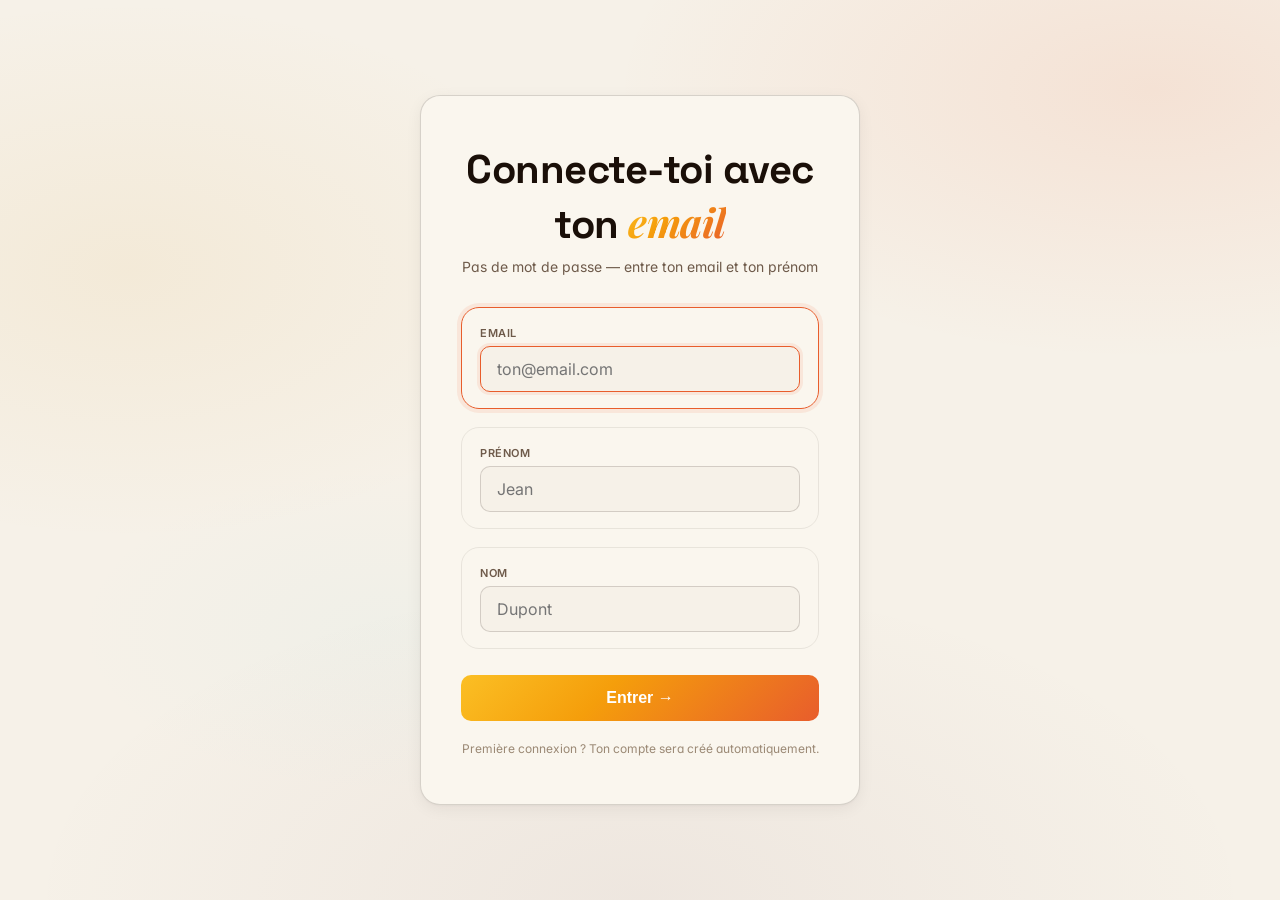
==== index.html @ d160ea4d "🚀 GitHub Pages: site tracking statique (index + coach + forge.css)" ====
<!DOCTYPE html>
<html lang="fr">
<head>
<meta charset="UTF-8">
<meta name="viewport" content="width=device-width, initial-scale=1.0">
<title>Tracking · Djibril</title>
<link rel="stylesheet" href="forge.css">
<style>
  .login-wrapper { min-height:100vh; display:flex; align-items:center; justify-content:center; position:relative; z-index:1 }
  .login-card { background:var(--paper-soft); border:1px solid var(--line-strong); border-radius:var(--r-lg); padding:48px 40px; width:100%; max-width:440px; box-shadow:var(--shadow-2); text-align:center }
  .login-card h1 { font-family:var(--font-display); font-size:clamp(28px,4vw,40px); color:var(--ink); margin-bottom:8px; letter-spacing:-0.5px }
  .login-card h1 em { font-style:italic; background:var(--grad-ember); -webkit-background-clip:text; -webkit-text-fill-color:transparent }
  .login-card p.sub { color:var(--ink-3); font-size:14px; margin-bottom:32px }
  .field { margin-bottom:18px; text-align:left }
  .field label { display:block; font-size:11px; font-weight:600; color:var(--ink-3); text-transform:uppercase; letter-spacing:0.5px; margin-bottom:6px }
  .field input { width:100%; padding:12px 16px; border:1px solid var(--line-strong); border-radius:var(--r-sm); font-size:16px; font-family:var(--font-body); background:var(--paper); color:var(--ink); outline:none; transition:border .2s }
  .field input:focus { border-color:var(--ember); box-shadow:0 0 0 3px var(--ember-soft) }
  .btn-enter { width:100%; padding:14px; background:var(--grad-ember); color:#fff; border:none; border-radius:var(--r-sm); font-size:16px; font-weight:600; cursor:pointer; transition:transform .15s,box-shadow .15s; margin-top:8px }
  .btn-enter:hover { transform:translateY(-1px); box-shadow:var(--shadow-glow) }
  .error-msg { background:var(--blood-soft); color:var(--blood); padding:12px; border-radius:var(--r-sm); font-size:13px; margin-bottom:16px }
  .success-msg { background:rgba(39,166,68,0.1); color:#27a644; padding:12px; border-radius:var(--r-sm); font-size:14px; margin-bottom:16px; text-align:center }
  .sub-info { margin-top:20px; font-size:12px; color:var(--ink-4) }
  .app { position:relative; z-index:1; min-height:100vh; background:transparent }
  .app-header { display:flex; align-items:center; justify-content:space-between; padding:20px 32px; border-bottom:1px solid var(--line); background:rgba(246,241,232,0.92); backdrop-filter:blur(14px); position:sticky; top:0; z-index:50 }
  .app-brand { font-family:var(--font-display); font-size:20px; font-weight:700; color:var(--ink); letter-spacing:-0.3px }
  .user-chip { display:flex; align-items:center; gap:10px; font-size:14px; color:var(--ink-2); cursor:pointer; padding:6px 14px; border-radius:var(--r-pill); background:var(--ember-soft); border:none }
  .app-main { max-width:680px; margin:0 auto; padding:40px 24px }
  .page-id { font-family:var(--font-serif); font-size:clamp(40px,6vw,72px); font-style:italic; color:var(--ink); margin-bottom:8px }
  .page-id em { color:var(--ember) }
  .today-date { font-size:14px; color:var(--ink-3); margin-bottom:32px }
  .card-today { background:var(--paper-soft); border:2px solid var(--ember); border-radius:var(--r-lg); padding:32px; box-shadow:var(--shadow-2) }
  .badge-pulse { display:inline-flex; align-items:center; gap:6px; background:var(--ember-soft); color:var(--ember); padding:4px 12px; border-radius:var(--r-pill); font-size:12px; font-weight:600; margin-bottom:20px }
  .badge-pulse::before { content:''; width:6px; height:6px; border-radius:50%; background:var(--ember); animation:pulse-dot 1.5s ease-in-out infinite }
  @keyframes pulse-dot { 0%,100%{opacity:1} 50%{opacity:.3} }
  .card-today h2 { font-family:var(--font-display); font-size:22px; color:var(--ink); margin-bottom:24px }
  .field-row { display:grid; grid-template-columns:1fr 1fr; gap:16px; margin-bottom:16px }
  @media(max-width:500px){ .field-row{grid-template-columns:1fr} }
  .field-row .field input { text-align:center; font-size:18px; font-weight:600 }
  .live-toggle { display:flex; align-items:center; gap:10px; margin:12px 0 24px }
  .live-toggle button { padding:8px 20px; border-radius:var(--r-pill); border:2px solid var(--line-strong); background:var(--paper); color:var(--ink-3); cursor:pointer; font-weight:600; font-size:14px; transition:all .2s }
  .live-toggle button.active { background:var(--blood); border-color:var(--blood); color:#fff }
  .btn-save { width:100%; padding:14px; background:var(--grad-ember); color:#fff; border:none; border-radius:var(--r-sm); font-size:16px; font-weight:600; cursor:pointer }
  .btn-save:disabled { opacity:0.5; cursor:not-allowed }
  .recap { margin-top:32px }
  .recap h3 { font-family:var(--font-display); font-size:18px; color:var(--ink); margin-bottom:16px }
  .recap-row { display:flex; justify-content:space-between; align-items:center; padding:10px 0; border-bottom:1px solid var(--line) }
  .recap-label { font-weight:500; color:var(--ink-2) }
  .recap-value { font-weight:700; color:var(--ink) }
  .recap-points { margin-top:16px; text-align:right; font-family:var(--font-display); font-size:40px; font-weight:700; color:var(--ember) }
  .history-section { margin-top:48px }
  .history-section h3 { font-family:var(--font-display); font-size:18px; color:var(--ink); margin-bottom:16px }
  .history-table { width:100%; border-collapse:collapse; font-size:13px }
  .history-table th { text-align:left; padding:8px 12px; font-size:11px; font-weight:600; color:var(--ink-4); text-transform:uppercase; border-bottom:1px solid var(--line-strong); background:var(--paper-soft) }
  .history-table td { padding:8px 12px; border-bottom:1px solid var(--line) }
</style>
</head>
<body>
<div class="cosmos" aria-hidden="true"></div>
<div id="app"></div>

<script>
const API = 'https://nbnbsljqtolzzuqnkyae.supabase.co/functions/v1/tracking-app/api';
let currentUser = null;

async function login(email, firstName, lastName) {
  const res = await fetch(API + '/auth', {
    method: 'POST',
    headers: {'Content-Type': 'application/json'},
    body: JSON.stringify({email, firstName, lastName})
  });
  if (!res.ok) { const err = await res.json(); throw new Error(err.detail || 'Erreur'); }
  const data = await res.json();
  localStorage.setItem('dj_token', data.token);
  localStorage.setItem('dj_user', JSON.stringify(data.student));
  currentUser = data.student;
  render();
}

function logout() {
  localStorage.removeItem('dj_token');
  localStorage.removeItem('dj_user');
  currentUser = null;
  render();
}

async function apiCall(method, path, body) {
  const h = {
    'Content-Type': 'application/json',
    'Authorization': 'Bearer ' + localStorage.getItem('dj_token')
  };
  const opts = { method, headers: h };
  if (body) opts.body = JSON.stringify(body);
  const res = await fetch(API + path, opts);
  if (res.status === 401) { logout(); return null; }
  return res.json();
}

function render() {
  const root = document.getElementById('app');
  if (!currentUser) { root.innerHTML = renderLogin(); bindLoginEvents(); }
  else { root.innerHTML = renderStudentApp(); bindAppEvents(); loadTodayEntry(); }
}

function renderLogin() {
  return '<div class="login-wrapper"><div class="login-card">' +
    '<h1>Connecte-toi avec ton <em>email</em></h1>' +
    '<p class="sub">Pas de mot de passe — entre ton email et ton prénom</p>' +
    '<div id="login-error"></div>' +
    '<div class="field"><label>Email</label><input type="email" id="login-email" placeholder="ton@email.com" autofocus></div>' +
    '<div class="field"><label>Prénom</label><input type="text" id="login-name" placeholder="Jean"></div>' +
    '<div class="field"><label>Nom</label><input type="text" id="login-last" placeholder="Dupont"></div>' +
    '<button class="btn-enter" id="btn-login">Entrer →</button>' +
    '<p class="sub-info">Première connexion ? Ton compte sera créé automatiquement.</p>' +
    '</div></div>';
}

function renderStudentApp() {
  var u = currentUser;
  return '<div class="app">' +
    '<header class="app-header">' +
    '<div class="app-brand">Tracking</div>' +
    '<button class="user-chip" id="btn-logout">' + u.first_name + ' ↵</button>' +
    '</header>' +
    '<main class="app-main">' +
    '<div id="msg-area"></div>' +
    '<h1 class="page-id">Ma <em>fiche</em></h1>' +
    '<p class="today-date" id="today-display"></p>' +
    '<div class="card-today">' +
    '<div class="badge-pulse">Aujourd\'hui — à remplir</div>' +
    '<h2 id="entry-date-title"></h2>' +
    '<div class="field-row">' +
    '<div class="field"><label>Calls</label><input type="number" id="field-calls" min="0" value="0"></div>' +
    '<div class="field"><label>DM</label><input type="number" id="field-dm" min="0" value="0"></div>' +
    '</div>' +
    '<div class="field-row">' +
    '<div class="field"><label>Vidéos</label><input type="number" id="field-videos" min="0" value="0"></div>' +
    '<div class="field"><label>CA (€)</label><input type="number" id="field-ca" min="0" step="0.01" value="0"></div>' +
    '</div>' +
    '<div class="live-toggle">' +
    '<span style="font-weight:600;color:var(--ink-2)">Live</span>' +
    '<button id="btn-live-no" class="active">Non</button>' +
    '<button id="btn-live-yes">Oui</button>' +
    '</div>' +
    '<button class="btn-save" id="btn-save">Enregistrer ma fiche</button>' +
    '</div>' +
    '<div class="recap" id="recap-area"></div>' +
    '<div class="history-section">' +
    '<h3>Historique récent</h3>' +
    '<div id="history-table"></div>' +
    '</div>' +
    '</main>' +
    '</div>';
}

function bindLoginEvents() {
  document.getElementById('btn-login').addEventListener('click', async () => {
    var email = document.getElementById('login-email').value.trim();
    var name = document.getElementById('login-name').value.trim();
    var last = document.getElementById('login-last').value.trim();
    if (!email || !name || !last) return;
    try {
      await login(email, name, last);
    } catch(e) {
      document.getElementById('login-error').innerHTML = '<div class="error-msg">' + e.message + '</div>';
    }
  });
  document.getElementById('login-last').addEventListener('keydown', function(e) {
    if (e.key === 'Enter') document.getElementById('btn-login').click();
  });
}

function bindAppEvents() {
  document.getElementById('btn-logout').addEventListener('click', logout);
  document.getElementById('btn-save').addEventListener('click', saveEntry);
  document.getElementById('btn-live-yes').addEventListener('click', function() { toggleLive(true); });
  document.getElementById('btn-live-no').addEventListener('click', function() { toggleLive(false); });
}

async function loadTodayEntry() {
  var data = await apiCall('GET', '/me/today');
  if (!data) return;
  document.getElementById('field-calls').value = data.calls || 0;
  document.getElementById('field-dm').value = data.dm || 0;
  document.getElementById('field-videos').value = data.videos || 0;
  document.getElementById('field-ca').value = data.ca_eur || 0;
  toggleLive(data.live || false);
  document.getElementById('entry-date-title').textContent = data.entry_date || new Date().toISOString().slice(0,10);
  updateRecap(data);
  var today = new Date();
  document.getElementById('today-display').textContent = today.toLocaleDateString('fr-FR', {weekday:'long', day:'numeric', month:'long'});

  var history = await apiCall('GET', '/me/history');
  if (history && history.length > 0) {
    var rows = '';
    history.slice(0, 14).forEach(function(e) {
      var pts = (e.calls||0)*2 + (e.dm||0) + (e.videos||0)*3 + (e.live ? 5 : 0);
      rows += '<tr>' +
        '<td>' + e.entry_date + '</td>' +
        '<td>' + (e.calls||0) + '</td><td>' + (e.dm||0) + '</td><td>' + (e.videos||0) + '</td>' +
        '<td>' + (e.live ? 'Oui' : '—') + '</td>' +
        '<td>' + (e.ca_eur||0).toFixed(2) + '€</td>' +
        '<td><strong>' + pts + '</strong></td>' +
        '</tr>';
    });
    document.getElementById('history-table').innerHTML = '<table class="history-table">' +
      '<thead><tr><th>Date</th><th>Calls</th><th>DM</th><th>Vidéos</th><th>Live</th><th>CA</th><th>Pts</th></tr></thead>' +
      '<tbody>' + rows + '</tbody></table>';
  }
}

function toggleLive(val) {
  window._live = val;
  document.getElementById('btn-live-yes').className = val ? 'active' : '';
  document.getElementById('btn-live-no').className = val ? '' : 'active';
}

function updateRecap(data) {
  var calls = data.calls || 0, dm = data.dm || 0, videos = data.videos || 0, live = data.live || false;
  var points = calls*2 + dm + videos*3 + (live ? 5 : 0), ca = data.ca_eur || 0;
  document.getElementById('recap-area').innerHTML = '<h3>Récapitulatif</h3>' +
    '<div class="recap-row"><span class="recap-label">Calls</span><span class="recap-value">' + calls + ' × 2 = ' + (calls*2) + ' pts</span></div>' +
    '<div class="recap-row"><span class="recap-label">DM</span><span class="recap-value">' + dm + ' × 1 = ' + dm + ' pts</span></div>' +
    '<div class="recap-row"><span class="recap-label">Vidéos</span><span class="recap-value">' + videos + ' × 3 = ' + (videos*3) + ' pts</span></div>' +
    '<div class="recap-row"><span class="recap-label">Live</span><span class="recap-value">' + (live ? 'Oui (+5 pts)' : 'Non') + '</span></div>' +
    (ca > 0 ? '<div class="recap-row"><span class="recap-label">CA généré</span><span class="recap-value">' + ca.toFixed(2) + ' €</span></div>' : '') +
    '<div class="recap-points">' + points + ' pts</div>';
}

async function saveEntry() {
  var btn = document.getElementById('btn-save');
  btn.disabled = true; btn.textContent = 'Enregistrement...';
  var data = {
    calls: parseInt(document.getElementById('field-calls').value)||0,
    dm: parseInt(document.getElementById('field-dm').value)||0,
    videos: parseInt(document.getElementById('field-videos').value)||0,
    live: window._live||false,
    ca_eur: parseFloat(document.getElementById('field-ca').value)||0
  };
  var res = await apiCall('PUT', '/me/entries/' + new Date().toISOString().slice(0,10), data);
  btn.disabled = false; btn.textContent = 'Enregistrer ma fiche';
  if (res && res.id) {
    document.getElementById('msg-area').innerHTML = '<div class="success-msg">✓ Fiche enregistrée !</div>';
    updateRecap(res);
    setTimeout(function() { document.getElementById('msg-area').innerHTML = ''; }, 3000);
  } else {
    document.getElementById('msg-area').innerHTML = '<div class="error-msg">' + (res && res.detail ? res.detail : 'Erreur') + '</div>';
  }
}

// Init
var savedUser = localStorage.getItem('dj_user');
var savedToken = localStorage.getItem('dj_token');
if (savedUser && savedToken) { currentUser = JSON.parse(savedUser); }
render();
</script>
</body>
</html>
---- forge.css ----
/* ═══════════════════════════════════════════════════════════════════
   TRACKING DJIBRIL — LIGHT FORGE THEME
   Off-white sophistiqué + accents braise/sang/or, capsule iridescente.
   ═══════════════════════════════════════════════════════════════════ */

@import url('https://fonts.googleapis.com/css2?family=Inter:wght@300;400;500;600;700;800;900&family=Space+Grotesk:wght@500;600;700;800&family=Playfair+Display:ital,wght@0,700;1,700&family=Anton&display=swap');

:root {
  --font-body:    'Inter', -apple-system, BlinkMacSystemFont, system-ui, sans-serif;
  --font-display: 'Space Grotesk', 'Inter', sans-serif;
  --font-serif:   'Playfair Display', Georgia, serif;
  --font-impact:  'Anton', 'Space Grotesk', sans-serif;
  --font-mono:    ui-monospace, 'SF Mono', Menlo, Consolas, monospace;

  /* Backgrounds — off-white sophistiqué, jamais pur blanc */
  --paper:       #f6f1e8;        /* fond principal warm off-white */
  --paper-deep:  #ede5d7;        /* zones d'ombre douce */
  --paper-soft:  #faf6ee;        /* surfaces élevées */
  --ink:         #1a0f08;        /* presque noir, chaleureux */
  --ink-2:       #3a2618;        /* corps */
  --ink-3:       #6e5a4a;        /* dim */
  --ink-4:       #9b8975;        /* faint */
  --line:        rgba(26,15,8,0.08);
  --line-strong: rgba(26,15,8,0.16);

  /* Accents Forge réinterprétés sur fond clair */
  --ember:    #e85d2c;   /* braise primary */
  --ember-2:  #c64514;
  --blood:    #b91c1c;   /* sang urgence */
  --gold:     #d4951a;   /* chiffres data */
  --gold-2:   #a87212;
  --bone:     #f4e4c1;
  --plum:     #6b3a4f;   /* secondary deep */
  --ink-blue: #2c3e50;   /* contraste cool */

  --ember-soft:  rgba(232,93,44,0.10);
  --blood-soft:  rgba(185,28,28,0.10);
  --gold-soft:   rgba(212,149,26,0.12);
  --plum-soft:   rgba(107,58,79,0.10);

  /* Capsule iridescent — utilisé partout */
  --grad-capsule: linear-gradient(135deg,#ff6bb0 0%, #ffd684 45%, #78d5e8 100%);
  --grad-ember:   linear-gradient(135deg,#fbbf24 0%, #f59e0b 40%, #e85d2c 100%);
  --grad-blood:   linear-gradient(135deg,#e85d2c 0%, #b91c1c 100%);

  /* Shadows — papier, jamais lourdes */
  --shadow-1: 0 1px 2px rgba(26,15,8,0.04), 0 2px 6px rgba(26,15,8,0.04);
  --shadow-2: 0 4px 16px rgba(26,15,8,0.06), 0 1px 3px rgba(26,15,8,0.04);
  --shadow-3: 0 12px 40px rgba(26,15,8,0.10), 0 4px 12px rgba(26,15,8,0.06);
  --shadow-glow: 0 0 0 1px rgba(232,93,44,0.18), 0 8px 32px rgba(232,93,44,0.20);

  /* Type scale */
  --type-display: clamp(48px, 6vw, 80px);
  --type-h1:      clamp(32px, 4vw, 48px);
  --type-h2:      clamp(22px, 2.4vw, 28px);
  --type-h3:      18px;
  --type-body:    15px;
  --type-small:   13px;
  --type-caption: 11px;

  /* Radii */
  --r-xs: 6px;
  --r-sm: 10px;
  --r-md: 14px;
  --r-lg: 20px;
  --r-xl: 28px;
  --r-pill: 999px;

  /* Sidebar geom */
  --dock-w: 220px;
  --dock-w-expanded: 240px;
}

*,*::before,*::after { box-sizing: border-box; margin: 0; padding: 0; }
html, body { height: 100%; }

html {
  -webkit-font-smoothing: antialiased;
  -moz-osx-font-smoothing: grayscale;
  scroll-behavior: smooth;
}

body {
  font-family: var(--font-body);
  font-size: var(--type-body);
  color: var(--ink-2);
  background: var(--paper);
  font-feature-settings: 'cv02','cv03','cv04','cv11','ss01';
  overflow-x: hidden;
  position: relative;
  min-height: 100vh;
}

/* ── Cosmos / atmosphère papier ────────────────────────────────── */
.cosmos {
  position: fixed;
  inset: 0;
  z-index: -2;
  pointer-events: none;
  background:
    radial-gradient(ellipse 70% 50% at 90% 10%, rgba(232,93,44,0.10), transparent 60%),
    radial-gradient(ellipse 60% 50% at 10% 30%, rgba(212,149,26,0.08), transparent 60%),
    radial-gradient(ellipse 80% 60% at 50% 100%, rgba(107,58,79,0.06), transparent 60%),
    radial-gradient(ellipse 40% 30% at 30% 70%, rgba(120,213,232,0.05), transparent 60%),
    var(--paper);
}

.cosmos__orb {
  position: absolute;
  border-radius: 50%;
  filter: blur(80px);
  opacity: 0.35;
  mix-blend-mode: multiply;
  animation: orb-float 22s ease-in-out infinite;
}
.cosmos__orb--1 { width: 520px; height: 520px; top: -120px; right: -100px; background: radial-gradient(circle, #ff6bb0 0%, transparent 65%); animation-duration: 24s; }
.cosmos__orb--2 { width: 440px; height: 440px; bottom: -120px; left: 10%;   background: radial-gradient(circle, #ffd684 0%, transparent 65%); animation-duration: 28s; animation-delay: -6s; }
.cosmos__orb--3 { width: 380px; height: 380px; top: 40%; left: -120px;       background: radial-gradient(circle, #78d5e8 0%, transparent 65%); animation-duration: 26s; animation-delay: -12s; }
.cosmos__orb--4 { width: 360px; height: 360px; top: 60%; right: 20%;          background: radial-gradient(circle, #e85d2c 0%, transparent 65%); animation-duration: 30s; animation-delay: -3s; }

@keyframes orb-float {
  0%, 100% { transform: translate(0,0) scale(1); }
  33%      { transform: translate(40px,-30px) scale(1.08); }
  66%      { transform: translate(-30px,40px) scale(0.95); }
}

/* Grain papier */
.grain {
  position: fixed;
  inset: 0;
  z-index: 1000;
  pointer-events: none;
  mix-blend-mode: multiply;
  opacity: 0.06;
  background-image: url("data:image/svg+xml;utf8,<svg xmlns='http://www.w3.org/2000/svg' width='240' height='240'><filter id='n'><feTurbulence type='fractalNoise' baseFrequency='0.9' numOctaves='2' seed='5'/><feColorMatrix values='0 0 0 0 0.1  0 0 0 0 0.07  0 0 0 0 0.04  0 0 0 1 0'/></filter><rect width='100%' height='100%' filter='url(%23n)'/></svg>");
}

@media (prefers-reduced-motion: reduce) {
  .cosmos__orb { animation: none; }
}

/* ── Type roles ────────────────────────────────────────────────── */
h1,h2,h3,h4,h5 {
  font-family: var(--font-display);
  color: var(--ink);
  letter-spacing: -0.02em;
  font-weight: 700;
}
em, .serif {
  font-family: var(--font-serif);
  font-style: italic;
  font-weight: 700;
}

.eyebrow {
  font-family: var(--font-display);
  font-size: 11px;
  font-weight: 600;
  letter-spacing: 0.18em;
  text-transform: uppercase;
  color: var(--ink-3);
}

.tabular { font-variant-numeric: tabular-nums; letter-spacing: -0.01em; }

::selection { background: var(--ember); color: var(--paper-soft); }

/* Scrollbars discretes */
*::-webkit-scrollbar { width: 8px; height: 8px; }
*::-webkit-scrollbar-track { background: transparent; }
*::-webkit-scrollbar-thumb { background: rgba(26,15,8,0.15); border-radius: 999px; }
*::-webkit-scrollbar-thumb:hover { background: rgba(26,15,8,0.30); }

/* ═══════════════════════════════════════════════════════════════════
   CAPSULE LIGHT — adapted for off-white background
   Signature mascot, used in header, splash and accent moments.
   ═══════════════════════════════════════════════════════════════════ */

.cap {
  position: relative;
  display: inline-block;
  width: var(--cap-size, 64px);
  height: calc(var(--cap-size, 64px) * 2);
  border-radius: 999px;
  flex-shrink: 0;
  isolation: isolate;
  background:
    /* Top white spec */
    radial-gradient(ellipse 18% 9% at 30% 10%, rgba(255,255,255,1), rgba(255,255,255,0) 65%),
    /* Pink top reflection */
    radial-gradient(ellipse 65% 26% at 50% 16%, rgba(255,107,176,0.95), rgba(255,107,176,0) 70%),
    /* Rose lobe */
    radial-gradient(ellipse 36% 22% at 72% 30%, rgba(255,180,230,0.65), rgba(255,180,230,0) 70%),
    /* Gold center body */
    radial-gradient(ellipse 90% 50% at 50% 54%, rgba(255,214,132,0.95) 0%, rgba(232,160,80,0.95) 40%, rgba(140,80,30,0.55) 100%),
    /* Cyan lower edge */
    radial-gradient(ellipse 80% 28% at 50% 88%, rgba(120,213,232,0.7), rgba(120,213,232,0) 70%),
    /* Bottom shadow */
    radial-gradient(ellipse 55% 20% at 50% 96%, rgba(60,30,10,0.55), rgba(0,0,0,0) 80%),
    #2a1a10;
  box-shadow:
    /* Outer chromatic glow */
    0 0 calc(var(--cap-size, 64px) * 0.5) rgba(255,107,176,0.5),
    0 0 calc(var(--cap-size, 64px) * 1.4) calc(var(--cap-size, 64px) * -0.15) rgba(255,180,80,0.45),
    calc(var(--cap-size, 64px) * 0.04) calc(var(--cap-size, 64px) * 0.2) calc(var(--cap-size, 64px) * 1.2) calc(var(--cap-size, 64px) * -0.3) rgba(120,213,232,0.4),
    /* Rim */
    inset 0 0 0 1px rgba(255,255,255,0.55),
    inset 0 0 0 2px rgba(255,130,200,0.3),
    /* Inner depth */
    inset 0 calc(var(--cap-size, 64px) * 0.06) calc(var(--cap-size, 64px) * 0.14) rgba(255,255,255,0.35),
    inset 0 calc(var(--cap-size, 64px) * -0.08) calc(var(--cap-size, 64px) * 0.22) rgba(0,0,0,0.6);
  animation: cap-float 9s ease-in-out infinite;
}

.cap::before {
  content: "";
  position: absolute;
  inset: 0;
  border-radius: inherit;
  background: conic-gradient(from 130deg at 50% 50%,
    rgba(255,107,176,0.5) 0deg,
    rgba(255,200,140,0.3) 80deg,
    rgba(255,214,132,0.5) 140deg,
    rgba(255,154,58,0.3) 210deg,
    rgba(180,80,140,0.3) 270deg,
    rgba(120,90,220,0.35) 310deg,
    rgba(74,181,232,0.45) 350deg,
    rgba(255,107,176,0.5) 360deg);
  mix-blend-mode: overlay;
  opacity: 0.95;
  animation: cap-rim 11s linear infinite;
  pointer-events: none;
}

.cap::after {
  content: "";
  position: absolute;
  top: 5%; left: 22%;
  width: 22%; height: 38%;
  border-radius: 50%;
  background: linear-gradient(180deg, rgba(255,255,255,0.95), rgba(255,255,255,0.4) 50%, rgba(255,255,255,0));
  filter: blur(1.5px);
  pointer-events: none;
  transform: rotate(-8deg);
}

.cap--tilt {
  transform: rotate(-22deg);
  animation: cap-float-tilt 11s ease-in-out infinite;
}
.cap--lay {
  transform: rotate(76deg);
  animation: cap-float-lay 12s ease-in-out infinite;
}

.cap--xs   { --cap-size: 12px; }
.cap--sm   { --cap-size: 22px; }
.cap--md   { --cap-size: 36px; }
.cap--lg   { --cap-size: 64px; }
.cap--hero { --cap-size: 110px; }

/* Color variants — same skeleton, tinted */
.cap--ember {
  background:
    radial-gradient(ellipse 18% 9% at 30% 10%, rgba(255,255,255,1), rgba(255,255,255,0) 65%),
    radial-gradient(ellipse 65% 26% at 50% 16%, rgba(255,180,120,0.95), rgba(255,180,120,0) 70%),
    radial-gradient(ellipse 90% 50% at 50% 54%, rgba(255,170,100,0.95) 0%, rgba(232,93,44,0.95) 50%, rgba(120,40,15,0.7) 100%),
    radial-gradient(ellipse 80% 28% at 50% 88%, rgba(255,214,132,0.7), rgba(255,214,132,0) 70%),
    radial-gradient(ellipse 55% 20% at 50% 96%, rgba(60,20,10,0.6), rgba(0,0,0,0) 80%),
    #2a1408;
}
.cap--blood {
  background:
    radial-gradient(ellipse 18% 9% at 30% 10%, rgba(255,255,255,1), rgba(255,255,255,0) 65%),
    radial-gradient(ellipse 65% 26% at 50% 16%, rgba(255,140,140,0.9), rgba(255,140,140,0) 70%),
    radial-gradient(ellipse 90% 50% at 50% 54%, rgba(232,93,93,0.95) 0%, rgba(185,28,28,0.95) 50%, rgba(80,15,15,0.7) 100%),
    radial-gradient(ellipse 80% 28% at 50% 88%, rgba(255,180,140,0.6), rgba(255,180,140,0) 70%),
    radial-gradient(ellipse 55% 20% at 50% 96%, rgba(40,8,8,0.6), rgba(0,0,0,0) 80%),
    #1a0606;
}
.cap--plum {
  background:
    radial-gradient(ellipse 18% 9% at 30% 10%, rgba(255,255,255,1), rgba(255,255,255,0) 65%),
    radial-gradient(ellipse 65% 26% at 50% 16%, rgba(220,170,210,0.95), rgba(220,170,210,0) 70%),
    radial-gradient(ellipse 90% 50% at 50% 54%, rgba(180,130,170,0.95) 0%, rgba(107,58,79,0.95) 50%, rgba(50,20,35,0.7) 100%),
    radial-gradient(ellipse 80% 28% at 50% 88%, rgba(120,213,232,0.5), rgba(120,213,232,0) 70%),
    radial-gradient(ellipse 55% 20% at 50% 96%, rgba(20,10,15,0.6), rgba(0,0,0,0) 80%),
    #15080f;
}
.cap--gold {
  background:
    radial-gradient(ellipse 18% 9% at 30% 10%, rgba(255,255,255,1), rgba(255,255,255,0) 65%),
    radial-gradient(ellipse 65% 26% at 50% 16%, rgba(255,230,170,0.95), rgba(255,230,170,0) 70%),
    radial-gradient(ellipse 90% 50% at 50% 54%, rgba(255,210,100,0.95) 0%, rgba(212,149,26,0.95) 50%, rgba(100,65,10,0.7) 100%),
    radial-gradient(ellipse 80% 28% at 50% 88%, rgba(255,180,140,0.6), rgba(255,180,140,0) 70%),
    radial-gradient(ellipse 55% 20% at 50% 96%, rgba(40,25,5,0.6), rgba(0,0,0,0) 80%),
    #1c1206;
}
.cap--cyan {
  background:
    radial-gradient(ellipse 18% 9% at 30% 10%, rgba(255,255,255,1), rgba(255,255,255,0) 65%),
    radial-gradient(ellipse 65% 26% at 50% 16%, rgba(180,240,255,0.95), rgba(180,240,255,0) 70%),
    radial-gradient(ellipse 90% 50% at 50% 54%, rgba(120,213,232,0.95) 0%, rgba(60,160,200,0.95) 50%, rgba(15,55,80,0.7) 100%),
    radial-gradient(ellipse 80% 28% at 50% 88%, rgba(255,180,200,0.5), rgba(255,180,200,0) 70%),
    radial-gradient(ellipse 55% 20% at 50% 96%, rgba(5,20,30,0.6), rgba(0,0,0,0) 80%),
    #06141a;
}

@keyframes cap-float {
  0%, 100% { transform: translateY(0) rotate(-12deg); }
  50%      { transform: translateY(-6px) rotate(-9deg); }
}
@keyframes cap-float-tilt {
  0%, 100% { transform: translateY(0) rotate(-22deg); }
  50%      { transform: translateY(-8px) rotate(-18deg); }
}
@keyframes cap-float-lay {
  0%, 100% { transform: translateY(0) rotate(76deg); }
  50%      { transform: translateY(-6px) rotate(80deg); }
}
@keyframes cap-rim {
  0%   { transform: rotate(0deg); }
  100% { transform: rotate(360deg); }
}

@media (prefers-reduced-motion: reduce) {
  .cap, .cap::before { animation: none !important; }
}

/* ── Brain capsule animation — for hero / accent moments ───────── */
.brain-stage {
  position: relative;
  width: 100%;
  height: 100%;
  display: flex;
  align-items: center;
  justify-content: center;
  isolation: isolate;
}

.brain-orb {
  position: relative;
  width: 280px;
  height: 280px;
}
.brain-orb__halo {
  position: absolute;
  inset: -20%;
  background:
    radial-gradient(circle at 50% 50%,
      rgba(255,107,176,0.5) 0%,
      rgba(255,180,80,0.3) 30%,
      rgba(120,213,232,0.2) 55%,
      transparent 70%);
  filter: blur(30px);
  border-radius: 50%;
  animation: brain-pulse 4s ease-in-out infinite;
  z-index: 0;
}
.brain-orb__capsule {
  position: absolute;
  inset: 18%;
  z-index: 2;
  --cap-size: 90px;
  width: var(--cap-size);
  height: calc(var(--cap-size) * 2);
  left: 50%;
  top: 50%;
  margin-left: calc(var(--cap-size) * -0.5);
  margin-top: calc(var(--cap-size) * -1);
}

/* SVG brain wireframe wrapping the capsule */
.brain-orb__wires {
  position: absolute;
  inset: 0;
  z-index: 1;
  width: 100%;
  height: 100%;
  pointer-events: none;
  animation: brain-rotate 30s linear infinite;
}

/* Orbiting particles */
.brain-orb__particles {
  position: absolute;
  inset: 0;
  z-index: 3;
  pointer-events: none;
  transform-style: preserve-3d;
}
.brain-orb__particles span {
  position: absolute;
  top: 50%; left: 50%;
  width: 6px;
  height: 6px;
  border-radius: 50%;
  background: #fff;
  box-shadow:
    0 0 6px #ffd684,
    0 0 12px #ff6bb0,
    0 0 24px rgba(255,107,176,0.5);
  margin: -3px 0 0 -3px;
}

@keyframes brain-pulse {
  0%, 100% { opacity: 0.6; transform: scale(1); }
  50%      { opacity: 1; transform: scale(1.08); }
}
@keyframes brain-rotate {
  from { transform: rotate(0deg); }
  to   { transform: rotate(360deg); }
}

@media (prefers-reduced-motion: reduce) {
  .brain-orb__halo, .brain-orb__wires { animation: none; }
}

/* ═══════════════════════════════════════════════════════════════════
   COSMOS RICH v2 — Anti-SaaS, esthétique offset/photocopie/risographie
   ═══════════════════════════════════════════════════════════════════ */

/* Fond papier — on garde, on accentue le grain */
body {
  background:
    radial-gradient(ellipse at 30% 10%, rgba(232, 93, 44, 0.06), transparent 60%),
    radial-gradient(ellipse at 80% 90%, rgba(74, 169, 196, 0.05), transparent 60%),
    var(--paper);
}

.cosmos {
  position: fixed;
  inset: 0;
  z-index: 0;
  pointer-events: none;
  overflow: hidden;
}
.cosmos__orb { display: none !important; }

/* ── 1. Trame de typo-étoiles ASCII (pas des points) ───────────────── */
.cosmos__stars {
  position: absolute;
  inset: 0;
  font-family: 'Instrument Serif', Georgia, serif;
  font-style: italic;
  color: rgba(26, 22, 20, 0.18);
  pointer-events: none;
  user-select: none;
  letter-spacing: 0.4em;
  line-height: 2.6;
  font-size: 13px;
  white-space: pre-wrap;
  padding: 40px;
  animation: stars-twinkle 8s steps(8) infinite;
}
.cosmos__stars--mid {
  color: rgba(232, 93, 44, 0.28);
  font-size: 16px;
  letter-spacing: 0.6em;
  line-height: 3.4;
  animation: stars-twinkle 11s steps(6) infinite reverse;
  transform: translate(20px, 30px);
}
.cosmos__stars--far {
  color: rgba(107, 58, 79, 0.22);
  font-size: 11px;
  letter-spacing: 0.3em;
  line-height: 2.2;
  animation: stars-drift 120s linear infinite;
  transform: translate(60px, 80px);
}

@keyframes stars-twinkle {
  0%, 100% { opacity: 1; }
  25%      { opacity: 0.4; }
  50%      { opacity: 0.8; }
  75%      { opacity: 0.3; }
}
@keyframes stars-drift {
  from { transform: translate3d(60px, 80px, 0); }
  to   { transform: translate3d(-60px, -80px, 0); }
}

/* ── 2. Capsules CMYK offset mal calé ──────────────────────────────── */
.cosmos__caps {
  position: absolute;
  inset: 0;
  perspective: 1800px;
  transform-style: preserve-3d;
  mix-blend-mode: multiply;
}

.cosmos__cap {
  position: absolute;
  border-radius: 999px;
  transform-style: preserve-3d;
  will-change: transform;
  /* Pas de drop-shadow soft — on fait l'ombre offset xerox manuellement */
  filter: saturate(1.6) brightness(1.05);
  border: 1.5px solid rgba(26, 22, 20, 0.6);
}

/* Ombre xerox décalée brutalement — pas une soft shadow */
.cosmos__cap::before {
  content: "";
  position: absolute;
  inset: 8px -8px -10px 4px;
  border-radius: 999px;
  background: rgba(26, 22, 20, 0.18);
  z-index: -1;
  filter: blur(0.5px);
}

/* Trame trame trame — petits points genre demi-ton imprimé */
.cosmos__cap::after {
  content: "";
  position: absolute;
  inset: 12% 18%;
  border-radius: 999px;
  background-image: radial-gradient(circle, rgba(255, 255, 255, 0.35) 1px, transparent 1.5px);
  background-size: 5px 5px;
  mix-blend-mode: screen;
  pointer-events: none;
}

/* Palette RARE — chaque capsule a une couleur peu commune, nommée */
.cosmos__cap--c1  { background: #C73E3A; width: 130px; height: 260px; top: 8%;  left: 4%;  animation: cap3d-1 38s ease-in-out infinite; }      /* Akabeni — rouge japonais ancien */
.cosmos__cap--c2  { background: #B95174; width: 80px;  height: 160px; top: 16%; left: 78%; animation: cap3d-2 44s ease-in-out infinite -6s; }  /* Tyrian — pourpre antique */
.cosmos__cap--c3  { background: #C8A951; width: 100px; height: 200px; top: 64%; left: 10%; animation: cap3d-3 36s ease-in-out infinite -12s; } /* Vegas Gold */
.cosmos__cap--c4  { background: #5E8B7E; width: 150px; height: 300px; top: 46%; left: 84%; animation: cap3d-4 42s ease-in-out infinite -3s; }  /* Verdigris — patine bronze */
.cosmos__cap--c5  { background: #4B3F72; width: 70px;  height: 140px; top: 82%; left: 36%; animation: cap3d-5 30s ease-in-out infinite -14s; } /* Russian Violet */
.cosmos__cap--c6  { background: #7B68A6; width: 90px;  height: 180px; top: 4%;  left: 44%; animation: cap3d-6 46s ease-in-out infinite -8s; }  /* Heliotrope ashen */
.cosmos__cap--c7  { background: #50C878; width: 60px;  height: 120px; top: 38%; left: 56%; animation: cap3d-7 32s ease-in-out infinite -18s; } /* Paris Green — émeraude rare */
.cosmos__cap--c8  { background: #722F37; width: 110px; height: 220px; top: 72%; left: 62%; animation: cap3d-8 48s ease-in-out infinite -4s; }  /* Wine — Bourgogne profond */
.cosmos__cap--c9  { background: #E59866; width: 95px;  height: 190px; top: 28%; left: 28%; animation: cap3d-1 40s ease-in-out infinite -16s; } /* Tuscany — terre cuite */
.cosmos__cap--c10 { background: #1B6E8C; width: 75px;  height: 150px; top: 88%; left: 88%; animation: cap3d-2 38s ease-in-out infinite -22s; } /* Lapis Lazuli */
.cosmos__cap--c11 { background: #DDA0A4; width: 65px;  height: 130px; top: 56%; left: 38%; animation: cap3d-5 34s ease-in-out infinite -9s; }  /* Tea Rose — rose ancien */
.cosmos__cap--c12 { background: #36454F; width: 50px;  height: 100px; top: 18%; left: 14%; animation: cap3d-7 28s ease-in-out infinite -24s; } /* Charcoal Gunmetal */

@keyframes cap3d-1 {
  0%, 100% { transform: translate3d(0,0,0) rotate(-15deg) rotateY(0deg); }
  50%      { transform: translate3d(50px,-70px,0) rotate(8deg) rotateY(40deg); }
}
@keyframes cap3d-2 {
  0%, 100% { transform: translate3d(0,0,0) rotate(25deg) rotateY(20deg); }
  50%      { transform: translate3d(-60px,80px,0) rotate(-18deg) rotateY(-30deg); }
}
@keyframes cap3d-3 {
  0%, 100% { transform: translate3d(0,0,0) rotate(38deg) rotateY(-25deg); }
  50%      { transform: translate3d(70px,-50px,0) rotate(-22deg) rotateY(15deg); }
}
@keyframes cap3d-4 {
  0%, 100% { transform: translate3d(0,0,0) rotate(-28deg) rotateY(-15deg); }
  50%      { transform: translate3d(-50px,-90px,0) rotate(18deg) rotateY(35deg); }
}
@keyframes cap3d-5 {
  0%, 100% { transform: translate3d(0,0,0) rotate(48deg) rotateY(0deg); }
  50%      { transform: translate3d(80px,50px,0) rotate(-12deg) rotateY(-40deg); }
}
@keyframes cap3d-6 {
  0%, 100% { transform: translate3d(0,0,0) rotate(62deg) rotateY(30deg); }
  50%      { transform: translate3d(-70px,60px,0) rotate(22deg) rotateY(-20deg); }
}
@keyframes cap3d-7 {
  0%, 100% { transform: translate3d(0,0,0) rotate(-32deg) rotateY(-35deg); }
  50%      { transform: translate3d(60px,-70px,0) rotate(42deg) rotateY(25deg); }
}
@keyframes cap3d-8 {
  0%, 100% { transform: translate3d(0,0,0) rotate(18deg) rotateY(-20deg); }
  50%      { transform: translate3d(-80px,40px,0) rotate(-32deg) rotateY(20deg); }
}

/* ── 3. Lignes-schémas techniques en transit ───────────────────────── */
.cosmos__lines {
  position: absolute;
  inset: 0;
  overflow: hidden;
}
.cosmos__line {
  position: absolute;
  height: 1px;
  background: rgba(26, 22, 20, 0.12);
  transform-origin: left center;
}
.cosmos__line::before,
.cosmos__line::after {
  content: "";
  position: absolute;
  width: 6px;
  height: 6px;
  border: 1px solid rgba(26, 22, 20, 0.4);
  background: var(--paper);
  border-radius: 50%;
  top: 50%;
  transform: translateY(-50%);
}
.cosmos__line::before { left: -3px; }
.cosmos__line::after  { right: -3px; }

.cosmos__line--1 { top: 22%; left: 8%;  width: 220px; transform: rotate(8deg);   animation: line-pulse 14s ease-in-out infinite; }
.cosmos__line--2 { top: 56%; left: 70%; width: 180px; transform: rotate(-15deg); animation: line-pulse 18s ease-in-out infinite -4s; }
.cosmos__line--3 { top: 78%; left: 28%; width: 240px; transform: rotate(22deg);  animation: line-pulse 16s ease-in-out infinite -7s; }
.cosmos__line--4 { top: 14%; left: 52%; width: 160px; transform: rotate(-30deg); animation: line-pulse 20s ease-in-out infinite -11s; }

@keyframes line-pulse {
  0%, 100% { opacity: 0.3; transform-origin: left; }
  50%      { opacity: 1; }
}

/* ── 4. Mots qui défilent (au lieu d'étoiles filantes classiques) ──── */
.cosmos__shoot {
  position: absolute;
  font-family: 'Instrument Serif', Georgia, serif;
  font-style: italic;
  font-size: 56px;
  font-weight: 400;
  letter-spacing: -0.03em;
  color: transparent;
  -webkit-text-stroke: 1px rgba(232, 93, 44, 0.85);
  text-stroke: 1px rgba(232, 93, 44, 0.85);
  white-space: nowrap;
  pointer-events: none;
  opacity: 0;
  transform: translate3d(110vw, 0, 0) skewX(-8deg);
}
.cosmos__shoot::after {
  content: "";
  position: absolute;
  top: 50%;
  left: 100%;
  margin-left: 8px;
  width: 200px;
  height: 1.5px;
  background: linear-gradient(90deg, rgba(232, 93, 44, 0.7), transparent);
  transform: translateY(-50%);
}

.cosmos__shoot--1 { top: 18%; animation: shoot-fly 9s linear infinite; animation-delay: 0s;  }
.cosmos__shoot--2 { top: 38%; animation: shoot-fly 11s linear infinite; animation-delay: 3s; -webkit-text-stroke-color: rgba(212, 149, 26, 0.85); color: transparent; }
.cosmos__shoot--3 { top: 62%; animation: shoot-fly 10s linear infinite; animation-delay: 6s; -webkit-text-stroke-color: rgba(107, 58, 79, 0.85); }
.cosmos__shoot--4 { top: 82%; animation: shoot-fly 12s linear infinite; animation-delay: 9s; -webkit-text-stroke-color: rgba(180, 40, 55, 0.75); }
.cosmos__shoot--5 { top: 28%; animation: shoot-fly 8s  linear infinite; animation-delay: 12s; -webkit-text-stroke-color: rgba(74, 169, 196, 0.75); }

@keyframes shoot-fly {
  0%   { transform: translate3d(110vw, 0, 0) skewX(-8deg); opacity: 0; }
  10%  { opacity: 1; }
  90%  { opacity: 1; }
  100% { transform: translate3d(-50vw, 0, 0) skewX(-8deg); opacity: 0; }
}

/* ── 5. Bruit photocopie agressif ──────────────────────────────────── */
.cosmos__noise {
  position: absolute;
  inset: 0;
  background-image: url("data:image/svg+xml,%3Csvg viewBox='0 0 200 200' xmlns='http://www.w3.org/2000/svg'%3E%3Cfilter id='n'%3E%3CfeTurbulence type='fractalNoise' baseFrequency='0.85' numOctaves='3' stitchTiles='stitch'/%3E%3CfeColorMatrix values='0 0 0 0 0.1 0 0 0 0 0.085 0 0 0 0 0.08 0 0 0 0.45 0'/%3E%3C/filter%3E%3Crect width='100%25' height='100%25' filter='url(%23n)'/%3E%3C/svg%3E");
  background-size: 280px 280px;
  opacity: 0.5;
  mix-blend-mode: multiply;
  animation: noise-shift 0.8s steps(4) infinite;
}
@keyframes noise-shift {
  0%   { transform: translate(0,0); }
  25%  { transform: translate(-3px,2px); }
  50%  { transform: translate(2px,-3px); }
  75%  { transform: translate(-2px,-1px); }
  100% { transform: translate(1px,2px); }
}

/* ── 6. Voile global ───────────────────────────────────────────────── */
.cosmos__veil {
  position: absolute;
  inset: 0;
  background:
    radial-gradient(ellipse at 50% 0%,   rgba(232, 93, 44, 0.04), transparent 60%),
    radial-gradient(ellipse at 100% 50%, rgba(74, 169, 196, 0.04), transparent 60%);
  mix-blend-mode: multiply;
  pointer-events: none;
}

/* ── Réduction mouvement ──────────────────────────────────────────── */
@media (prefers-reduced-motion: reduce) {
  .cosmos__cap, .cosmos__stars, .cosmos__shoot, .cosmos__noise, .cosmos__line {
    animation: none !important;
  }
}

.app-shell { position: relative; z-index: 1; }

/* ═══════════════════════════════════════════════════════════════════
   LOW-FRICTION OVERRIDES — appended after app.css
   Goal: minimum buttons, page identity huge, today auto-fixed
   ═══════════════════════════════════════════════════════════════════ */

/* ── Dock override — pilules brillantes + noms toujours visibles ── */
.dock {
  --dock-w: 220px;
}
.dock__inner {
  border-radius: 28px !important;
  padding: 16px 14px !important;
  gap: 8px !important;
  align-items: stretch !important;
  width: 100%;
  background: rgba(255,255,255,0.85) !important;
}
.dock-item {
  display: flex !important;
  flex-direction: row !important;
  align-items: center !important;
  justify-content: flex-start !important;
  gap: 14px !important;
  padding: 10px 14px !important;
  border-radius: 18px !important;
  transition: background 0.25s, transform 0.25s !important;
  width: 100%;
}
.dock-item:hover {
  background: var(--bg-2) !important;
}
.dock-item.is-active {
  background: var(--ember-soft) !important;
}
.dock-item.is-active::before { display: none; }
.dock-item__cap {
  width: 22px !important;
  height: 44px !important;
  --cap-size: 22px !important;
  filter: brightness(1.15) saturate(1.2) drop-shadow(0 4px 12px rgba(0,0,0,0.18));
  flex-shrink: 0;
}
.dock-item:hover .dock-item__cap { transform: rotate(-8deg) scale(1.15) !important; }
.dock-item.is-active .dock-item__cap { transform: rotate(-12deg) scale(1.1) !important; }
/* Names always visible — no tooltip */
.dock-item__label {
  position: static !important;
  transform: none !important;
  background: transparent !important;
  color: var(--ink) !important;
  font-weight: 700 !important;
  font-size: 14px !important;
  padding: 0 !important;
  opacity: 1 !important;
  box-shadow: none !important;
  white-space: nowrap;
  letter-spacing: -0.01em;
}
.dock-item.is-active .dock-item__label { color: var(--ember) !important; font-weight: 800 !important; }
.dock-divider {
  height: 1px;
  background: var(--line);
  margin: 8px 6px;
}

/* ── Login email form (in WhoAmI) ───────────────────────────── */
.who__form {
  display: flex;
  gap: 10px;
  max-width: 520px;
  margin: 0 auto 20px;
}
.who__input {
  flex: 1;
  appearance: none;
  background: #fff;
  border: 1.5px solid var(--line);
  border-radius: 14px;
  padding: 16px 20px;
  font-family: var(--font-display);
  font-size: 16px;
  font-weight: 600;
  color: var(--ink);
  outline: none;
  transition: border-color 0.2s, box-shadow 0.2s;
}
.who__input:focus { border-color: var(--ember); box-shadow: 0 0 0 4px var(--ember-soft); }
.who__btn {
  appearance: none;
  border: none;
  padding: 0 28px;
  border-radius: 14px;
  background: var(--grad-ember);
  color: #fff;
  font-family: var(--font-display);
  font-weight: 800;
  font-size: 14px;
  letter-spacing: 0.06em;
  text-transform: uppercase;
  cursor: pointer;
  transition: transform 0.2s, box-shadow 0.2s;
}
.who__btn:hover { transform: translateY(-2px); box-shadow: 0 12px 28px -12px rgba(232,93,44,0.5); }
.who__err {
  color: #b42837;
  font-family: var(--font-display);
  font-size: 13px;
  font-weight: 600;
  margin-bottom: 12px;
}
.who__hint {
  font-family: var(--font-serif);
  font-style: italic;
  font-size: 14px;
  color: var(--ink-4);
  margin: 24px 0 16px;
}

/* ── Sélecteur de nom (no-login) ────────────────────────────── */
.who {
  position: fixed;
  inset: 0;
  z-index: 1000;
  display: grid;
  place-items: center;
  background: radial-gradient(ellipse at top, #f6f1e8 0%, #ede4d2 60%, #e8dcc4 100%);
  animation: whoIn 0.5s cubic-bezier(0.34, 1.2, 0.64, 1);
}
.who.is-gone {
  animation: whoOut 0.6s cubic-bezier(0.65, 0, 0.35, 1) forwards;
  pointer-events: none;
}
@keyframes whoIn {
  from { opacity: 0; transform: scale(0.96); }
  to   { opacity: 1; transform: scale(1); }
}
@keyframes whoOut {
  to { opacity: 0; transform: scale(1.04); }
}
.who__inner {
  width: min(880px, 92vw);
  text-align: center;
}
.who__brand {
  font-family: var(--font-display);
  font-size: 13px;
  font-weight: 700;
  letter-spacing: 0.28em;
  text-transform: uppercase;
  color: var(--ink-3);
  margin-bottom: 24px;
}
.who__brand em {
  font-family: var(--font-serif);
  font-style: italic;
  font-weight: 600;
  text-transform: none;
  letter-spacing: 0;
  color: var(--ember);
  margin: 0 4px;
}
.who__title {
  font-family: var(--font-display);
  font-weight: 800;
  font-size: clamp(48px, 7vw, 88px);
  line-height: 0.95;
  letter-spacing: -0.04em;
  color: var(--ink);
  margin: 0 0 12px;
}
.who__title em {
  font-family: var(--font-serif);
  font-style: italic;
  font-weight: 600;
  background: var(--grad-capsule);
  -webkit-background-clip: text;
  background-clip: text;
  color: transparent;
}
.who__sub {
  font-family: var(--font-display);
  font-size: 17px;
  color: var(--ink-3);
  margin: 0 0 56px;
}
.who__grid {
  display: grid;
  grid-template-columns: repeat(auto-fill, minmax(180px, 1fr));
  gap: 14px;
  max-width: 760px;
  margin: 0 auto;
}
.who-card {
  appearance: none;
  background: #fff;
  border: 1.5px solid var(--line);
  border-radius: 18px;
  padding: 20px 16px;
  display: flex;
  flex-direction: column;
  align-items: center;
  gap: 12px;
  cursor: pointer;
  transition: transform 0.25s cubic-bezier(0.34, 1.5, 0.64, 1), border-color 0.2s, box-shadow 0.2s;
  font-family: var(--font-display);
}
.who-card:hover {
  transform: translateY(-4px) scale(1.02);
  border-color: var(--ember);
  box-shadow: 0 16px 32px -16px rgba(232, 93, 44, 0.25);
}
.who-card__avatar {
  width: 56px;
  height: 56px;
  border-radius: 50%;
  display: grid;
  place-items: center;
  font-family: var(--font-display);
  font-weight: 800;
  font-size: 22px;
  color: #fff;
  letter-spacing: -0.02em;
}
.who-card__name {
  font-weight: 700;
  font-size: 14px;
  color: var(--ink);
  letter-spacing: -0.01em;
  text-align: center;
}

/* ── Page Identity Banner — énorme titre par vue ────────────── */
.page-id {
  position: relative;
  padding: 36px 44px 44px;
  display: flex;
  align-items: flex-end;
  justify-content: space-between;
  gap: 32px;
  border-bottom: 1px solid var(--line);
}
.page-id::before {
  content: "";
  position: absolute;
  inset: 0;
  opacity: 0.12;
  pointer-events: none;
  z-index: 0;
}
.page-id[data-page="fiche"]::before {
  background: radial-gradient(ellipse at left, var(--ember) 0%, transparent 60%);
}
.page-id[data-page="classement"]::before {
  background: radial-gradient(ellipse at left, #e3a847 0%, transparent 60%);
}
.page-id[data-page="planner"]::before {
  background: radial-gradient(ellipse at left, var(--plum) 0%, transparent 60%);
}
.page-id > * { position: relative; z-index: 1; }

.page-id__title {
  font-family: var(--font-display);
  font-weight: 800;
  font-size: clamp(56px, 7vw, 96px);
  line-height: 1.05;
  letter-spacing: -0.045em;
  margin: 0;
  padding-bottom: 0.05em;
  color: var(--ink);
}
.page-id__title em {
  font-family: var(--font-serif);
  font-style: italic;
  font-weight: 600;
}
.page-id[data-page="fiche"] .page-id__title em {
  background: var(--grad-ember);
  -webkit-background-clip: text;
  background-clip: text;
  color: transparent;
}
.page-id[data-page="classement"] .page-id__title em {
  background: linear-gradient(135deg, #e3a847, #b07d1f);
  -webkit-background-clip: text;
  background-clip: text;
  color: transparent;
}
.page-id[data-page="planner"] .page-id__title em {
  background: linear-gradient(135deg, var(--plum), #6b3a4f);
  -webkit-background-clip: text;
  background-clip: text;
  color: transparent;
}
.page-id__date {
  text-align: right;
  font-family: var(--font-display);
}
.page-id__date-day {
  font-size: 12px;
  font-weight: 700;
  letter-spacing: 0.18em;
  text-transform: uppercase;
  color: var(--ink-3);
  margin-bottom: 4px;
}
.page-id__date-num {
  font-family: var(--font-display);
  font-weight: 800;
  font-size: 38px;
  line-height: 1;
  color: var(--ink);
  letter-spacing: -0.03em;
  font-variant-numeric: tabular-nums;
}
.page-id__date-month {
  font-size: 14px;
  color: var(--ink-3);
  font-weight: 500;
  margin-top: 4px;
}

/* User chip top-right (replaces user-pill, smaller) */
.user-chip {
  position: fixed;
  top: 22px;
  right: calc(var(--dock-w) + 24px);
  z-index: 60;
  display: flex;
  align-items: center;
  gap: 10px;
  padding: 8px 16px 8px 8px;
  background: rgba(255,255,255,0.7);
  backdrop-filter: blur(12px);
  -webkit-backdrop-filter: blur(12px);
  border: 1px solid var(--line);
  border-radius: 999px;
  font-family: var(--font-display);
  font-weight: 700;
  font-size: 13px;
  color: var(--ink);
  cursor: pointer;
  transition: border-color 0.2s;
  white-space: nowrap;
}
.user-chip:hover { border-color: var(--ember); }
.user-chip__av {
  width: 28px;
  height: 28px;
  border-radius: 50%;
  background: var(--grad-ember);
  color: #fff;
  display: grid;
  place-items: center;
  font-size: 13px;
  font-weight: 800;
}
.user-chip__sub {
  color: var(--ink-3);
  font-weight: 500;
  font-size: 11px;
}

/* ── Big Today Card ─────────────────────────────────────────── */
.fiche-stage {
  padding: 40px 44px 80px;
  max-width: 1280px;
  margin: 0 auto;
  display: flex;
  flex-direction: column;
  gap: 24px;
}

.today-card {
  position: relative;
  background: #fff;
  border: 2px solid var(--ember);
  border-radius: 28px;
  padding: 36px 40px;
  box-shadow:
    0 1px 0 rgba(255,255,255,0.6) inset,
    0 24px 60px -30px rgba(232, 93, 44, 0.45),
    0 8px 24px -16px rgba(0,0,0,0.1);
  overflow: hidden;
}
.today-card::before {
  content: "";
  position: absolute;
  top: -50%;
  left: -10%;
  width: 60%;
  height: 200%;
  background: radial-gradient(ellipse, rgba(232, 93, 44, 0.10), transparent 70%);
  pointer-events: none;
}
.today-card__head {
  display: flex;
  align-items: flex-start;
  justify-content: space-between;
  gap: 24px;
  margin-bottom: 32px;
  position: relative;
}
.today-card__badge {
  display: inline-flex;
  align-items: center;
  gap: 10px;
  padding: 8px 16px 8px 12px;
  background: var(--grad-ember);
  color: #fff;
  border-radius: 999px;
  font-family: var(--font-display);
  font-size: 12px;
  font-weight: 800;
  letter-spacing: 0.16em;
  text-transform: uppercase;
  margin-bottom: 18px;
  white-space: nowrap;
  width: fit-content;
}
.today-card__badge .pulse {
  width: 8px;
  height: 8px;
  border-radius: 50%;
  background: #fff;
  animation: pulse 1.5s ease-in-out infinite;
}
@keyframes pulse {
  0%, 100% { opacity: 1; transform: scale(1); }
  50%      { opacity: 0.5; transform: scale(1.4); }
}
.today-card__date {
  font-family: var(--font-display);
  font-weight: 800;
  font-size: clamp(40px, 5vw, 64px);
  line-height: 0.95;
  letter-spacing: -0.04em;
  color: var(--ink);
}
.today-card__date em {
  font-family: var(--font-serif);
  font-style: italic;
  font-weight: 600;
  background: var(--grad-ember);
  -webkit-background-clip: text;
  background-clip: text;
  color: transparent;
}
.today-card__day {
  font-family: var(--font-display);
  font-size: 14px;
  font-weight: 600;
  color: var(--ink-3);
  text-transform: uppercase;
  letter-spacing: 0.18em;
  margin-top: 8px;
}
.today-card__status {
  display: flex;
  flex-direction: column;
  align-items: flex-end;
  gap: 8px;
}
.today-card__score-big {
  font-family: var(--font-display);
  font-weight: 800;
  font-size: 56px;
  letter-spacing: -0.03em;
  font-variant-numeric: tabular-nums;
  background: var(--grad-ember);
  -webkit-background-clip: text;
  background-clip: text;
  color: transparent;
  line-height: 0.9;
}
.today-card__score-label {
  font-family: var(--font-display);
  font-size: 11px;
  font-weight: 700;
  color: var(--ink-3);
  letter-spacing: 0.2em;
  text-transform: uppercase;
}

/* Fields grid in today-card */
.fields {
  display: grid;
  grid-template-columns: repeat(4, 1fr);
  gap: 16px;
  position: relative;
}
.field {
  background: var(--bg);
  border: 1.5px solid var(--line);
  border-radius: 18px;
  padding: 18px 18px 16px;
  transition: border-color 0.2s, transform 0.2s;
  cursor: text;
}
.field:hover { border-color: var(--ember); }
.field:focus-within {
  border-color: var(--ember);
  box-shadow: 0 0 0 4px var(--ember-soft);
}
.field__label {
  display: flex;
  align-items: center;
  gap: 8px;
  font-family: var(--font-display);
  font-size: 11px;
  font-weight: 700;
  color: var(--ink-3);
  letter-spacing: 0.16em;
  text-transform: uppercase;
  margin-bottom: 12px;
}
.field__cap {
  width: 7px;
  height: 14px;
  border-radius: 999px;
  background: var(--grad-ember);
  display: inline-block;
  transform: rotate(-12deg);
}
.field--dm .field__cap   { background: linear-gradient(180deg,#fbbf24,#d4951a); }
.field--vid .field__cap  { background: var(--grad-capsule); }
.field--live .field__cap { background: var(--grad-blood); }
.field--ca .field__cap   { background: linear-gradient(180deg,#78d5e8,#4aa9c4); }

.field__input {
  appearance: none;
  -webkit-appearance: none;
  border: none;
  background: transparent;
  outline: none;
  width: 100%;
  font-family: var(--font-display);
  font-size: 38px;
  font-weight: 800;
  color: var(--ink);
  letter-spacing: -0.03em;
  font-variant-numeric: tabular-nums;
  padding: 0;
  margin: 0;
}
.field__input::placeholder {
  color: var(--ink-5);
  font-weight: 700;
}
.field__suffix {
  display: inline-block;
  margin-left: 4px;
  color: var(--ink-4);
  font-weight: 600;
  font-size: 24px;
}

.field--live .field__live-toggle {
  width: 100%;
  height: 50px;
  background: var(--bg-2);
  border-radius: 12px;
  position: relative;
  cursor: pointer;
  display: flex;
  align-items: center;
  justify-content: space-between;
  padding: 0 16px;
  font-family: var(--font-display);
  font-weight: 800;
  font-size: 14px;
  color: var(--ink-3);
  letter-spacing: 0.1em;
  text-transform: uppercase;
  transition: background 0.3s;
  user-select: none;
}
.field--live .field__live-toggle.is-on {
  background: var(--grad-blood);
  color: #fff;
}
.field--live .field__live-toggle::before {
  content: "OFF";
}
.field--live .field__live-toggle.is-on::before { content: "ON"; }
.field--live .field__live-toggle::after {
  content: "";
  position: absolute;
  right: 10px;
  width: 14px;
  height: 14px;
  border-radius: 50%;
  background: #fff;
  border: 2px solid var(--ink-4);
  transition: all 0.3s;
}
.field--live .field__live-toggle.is-on::after {
  border-color: #fff;
  background: var(--blood);
  box-shadow: 0 0 0 4px rgba(255,255,255,0.3);
}

/* Past-date card (collapsed) */
.past-card {
  background: #fff;
  border: 1.5px solid var(--line);
  border-radius: 24px;
  overflow: hidden;
  transition: border-color 0.3s;
}
.past-card.is-open { border-color: var(--ink-3); }

.past-card__trigger {
  display: flex;
  align-items: center;
  justify-content: space-between;
  width: 100%;
  padding: 24px 32px;
  background: transparent;
  border: none;
  cursor: pointer;
  font-family: var(--font-display);
  text-align: left;
}
.past-card__trigger:hover {
  background: var(--bg-2);
}
.past-card__trigger-left {
  display: flex;
  align-items: center;
  gap: 18px;
}
.past-card__icon {
  width: 44px;
  height: 44px;
  border-radius: 12px;
  background: var(--bg-2);
  display: grid;
  place-items: center;
  font-size: 22px;
  transition: transform 0.3s cubic-bezier(0.34, 1.5, 0.64, 1);
}
.past-card.is-open .past-card__icon {
  transform: rotate(180deg);
  background: var(--ink);
  color: #fff;
}
.past-card__title {
  font-size: 30px;
  font-weight: 800;
  color: var(--ink);
  letter-spacing: -0.025em;
  margin-bottom: 4px;
  line-height: 1.05;
}
.past-card__sub {
  font-size: 14px;
  color: var(--ink-3);
}
.past-card__chevron {
  font-size: 20px;
  color: var(--ink-4);
  transition: transform 0.3s;
}
.past-card.is-open .past-card__chevron { transform: rotate(180deg); }

.past-card__body {
  display: grid;
  grid-template-rows: 0fr;
  transition: grid-template-rows 0.5s cubic-bezier(0.65, 0, 0.35, 1);
}
.past-card.is-open .past-card__body {
  grid-template-rows: 1fr;
}
.past-card__body-inner {
  overflow: hidden;
}
.past-card__content {
  padding: 0 32px 32px;
  display: flex;
  flex-direction: column;
  gap: 20px;
  animation: pastSlide 0.5s cubic-bezier(0.34, 1.2, 0.64, 1);
}
@keyframes pastSlide {
  from { opacity: 0; transform: translateY(-8px); }
  to   { opacity: 1; transform: translateY(0); }
}

.date-picker {
  display: flex;
  align-items: center;
  gap: 12px;
  padding: 16px 20px;
  background: var(--bg-2);
  border-radius: 14px;
}
.date-picker__label {
  font-family: var(--font-display);
  font-size: 13px;
  font-weight: 700;
  color: var(--ink-3);
  letter-spacing: 0.1em;
  text-transform: uppercase;
}
.date-picker__input {
  appearance: none;
  background: #fff;
  border: 1.5px solid var(--line);
  border-radius: 10px;
  padding: 10px 14px;
  font-family: var(--font-display);
  font-size: 16px;
  font-weight: 600;
  color: var(--ink);
  font-variant-numeric: tabular-nums;
  outline: none;
  transition: border-color 0.2s;
}
.date-picker__input:focus { border-color: var(--ember); }

/* Helper: friction-killer banner under big card */
.tiny-help {
  display: flex;
  align-items: center;
  justify-content: center;
  gap: 10px;
  padding: 14px 0;
  font-family: var(--font-serif);
  font-style: italic;
  font-size: 16px;
  color: var(--ink-4);
  letter-spacing: 0.01em;
}
.tiny-help::before, .tiny-help::after {
  content: "";
  flex: 1;
  height: 1px;
  background: linear-gradient(90deg, transparent, var(--line), transparent);
  max-width: 120px;
}

/* Formula footer (moved to bottom, small) */
.formula-foot {
  display: flex;
  justify-content: center;
  align-items: center;
  gap: 16px;
  padding: 32px 0 12px;
  border-top: 1px dashed var(--line);
  margin-top: 8px;
  font-family: var(--font-display);
  font-size: 11px;
  color: var(--ink-4);
  letter-spacing: 0.16em;
  text-transform: uppercase;
  flex-wrap: wrap;
}
.formula-foot b {
  color: var(--ink);
  font-weight: 800;
}

/* ── Score recap (en bas de page) ───────────────────────────── */
.recap {
  margin-top: 24px;
  background: #fff;
  border: 1.5px solid var(--line);
  border-radius: 24px;
  padding: 32px 36px;
  font-family: var(--font-display);
}
.recap__head {
  display: flex;
  align-items: center;
  justify-content: space-between;
  gap: 24px;
  padding-bottom: 24px;
  border-bottom: 1px dashed var(--line);
  margin-bottom: 24px;
}
.recap__eyebrow {
  font-size: 11px;
  font-weight: 800;
  letter-spacing: 0.22em;
  text-transform: uppercase;
  color: var(--ink-3);
}
.recap__score { text-align: right; display: flex; align-items: baseline; gap: 12px; }
.recap__score-num {
  font-size: 56px;
  font-weight: 800;
  letter-spacing: -0.04em;
  font-variant-numeric: tabular-nums;
  background: var(--grad-ember);
  -webkit-background-clip: text;
  background-clip: text;
  color: transparent;
  line-height: 1;
}
.recap__score-label {
  font-family: var(--font-serif);
  font-style: italic;
  font-weight: 600;
  font-size: 18px;
  color: var(--ink-3);
}
.recap__breakdown {
  display: flex;
  flex-direction: column;
  gap: 4px;
}
.recap-row {
  display: grid;
  grid-template-columns: 1fr auto 60px auto;
  align-items: center;
  gap: 18px;
  padding: 14px 4px;
  border-bottom: 1px solid var(--line);
  font-size: 15px;
}
.recap-row:last-of-type { border-bottom: none; }
.recap-row > span:first-child {
  color: var(--ink-3);
  font-weight: 600;
  letter-spacing: -0.005em;
}
.recap-row > b {
  font-weight: 800;
  font-size: 22px;
  color: var(--ink);
  letter-spacing: -0.02em;
  font-variant-numeric: tabular-nums;
  text-align: right;
}
.recap-row__x {
  text-align: center;
  font-family: var(--font-display);
  font-weight: 700;
  font-size: 12px;
  color: var(--ink-4);
  letter-spacing: 0.1em;
  text-transform: uppercase;
}
.recap-row__pts {
  background: var(--ember-soft) !important;
  color: var(--ember) !important;
  font-size: 16px !important;
  padding: 4px 14px;
  border-radius: 999px;
  min-width: 64px;
  text-align: center !important;
}
.recap-row--ca {
  grid-template-columns: 1fr auto;
  margin-top: 8px;
  padding-top: 18px;
  border-top: 1px dashed var(--line);
  border-bottom: none !important;
}
.recap-row--ca > b {
  font-size: 28px;
  background: var(--grad-ember);
  -webkit-background-clip: text;
  background-clip: text;
  color: transparent;
}
.recap .formula-foot {
  margin-top: 24px;
  padding-top: 20px;
  border-top: 1px dashed var(--line);
}

/* ── Recap with arrows (flow) ───────────────────────────────── */
.recap-flow {
  display: flex;
  flex-direction: column;
  gap: 14px;
}
.recap-flow-row {
  display: grid;
  grid-template-columns: 1.4fr 80px minmax(80px, 1fr) auto;
  align-items: center;
  gap: 18px;
  padding: 14px 18px;
  background: var(--bg);
  border: 1.5px solid var(--line);
  border-radius: 18px;
  transition: border-color 0.2s, transform 0.2s;
  font-family: var(--font-display);
}
.recap-flow-row:hover { transform: translateX(4px); }
.recap-flow-row.r-ember { border-color: rgba(232,93,44,0.25); color: var(--ember); }
.recap-flow-row.r-gold  { border-color: rgba(212,149,26,0.30); color: #b07d1f; }
.recap-flow-row.r-plum  { border-color: rgba(167,107,135,0.35); color: #6b3a4f; }
.recap-flow-row.r-blood { border-color: rgba(180,40,55,0.30);  color: #b42837; }

.rf-label {
  font-weight: 700;
  font-size: 17px;
  color: var(--ink);
  letter-spacing: -0.015em;
}
.rf-val {
  font-weight: 800;
  font-size: 32px;
  letter-spacing: -0.03em;
  font-variant-numeric: tabular-nums;
  color: var(--ink);
  text-align: center;
  line-height: 1;
}
.rf-arrow {
  width: 100%;
  height: 28px;
  display: block;
}
.rf-pts {
  font-weight: 800;
  font-size: 24px;
  font-variant-numeric: tabular-nums;
  letter-spacing: -0.02em;
  text-align: right;
  color: inherit;
  white-space: nowrap;
}
.rf-pts span {
  font-size: 12px;
  font-weight: 700;
  letter-spacing: 0.16em;
  text-transform: uppercase;
  margin-left: 4px;
  opacity: 0.75;
}
.recap-flow-row.r-ca {
  grid-template-columns: 1.4fr 1fr;
  margin-top: 12px;
  background: linear-gradient(135deg, rgba(232,93,44,0.06), rgba(212,149,26,0.06));
  border: 1.5px dashed rgba(232,93,44,0.35);
}
.rf-val--ca {
  font-size: 36px;
  background: var(--grad-ember);
  -webkit-background-clip: text;
  background-clip: text;
  color: transparent;
  text-align: right;
}

/* ── Responsive ────────────────────────────────────────────── */
@media (max-width: 1100px) {
  .fields { grid-template-columns: repeat(2, 1fr) !important; }
  .recap-flow-row { grid-template-columns: 1.2fr 60px minmax(70px,1fr) auto; gap: 12px; padding: 12px 14px; }
  .rf-val { font-size: 26px; }
  .rf-pts { font-size: 20px; }
}

@media (max-width: 860px) {
  .app {
    grid-template-columns: 1fr !important;
    grid-template-areas: "header" "main" "dock" !important;
  }
  .dock {
    position: fixed !important;
    bottom: 0; left: 0; right: 0; top: auto !important;
    height: auto !important;
    width: 100% !important;
    padding: 10px 12px calc(10px + env(safe-area-inset-bottom)) !important;
    z-index: 80;
    background: rgba(255,255,255,0.92);
    backdrop-filter: blur(20px);
    -webkit-backdrop-filter: blur(20px);
    border-top: 1px solid var(--line);
  }
  .dock__inner {
    flex-direction: row !important;
    border-radius: 18px !important;
    gap: 4px !important;
    background: transparent !important;
    border: none !important;
    box-shadow: none !important;
    padding: 0 !important;
    justify-content: space-around;
  }
  .dock-divider { display: none; }
  .dock-item {
    flex-direction: column !important;
    flex: 1;
    padding: 6px 4px !important;
    gap: 4px !important;
    min-width: 0;
  }
  .dock-item__cap {
    width: 18px !important;
    height: 36px !important;
    --cap-size: 18px !important;
  }
  .dock-item__label {
    font-size: 11px !important;
    text-align: center;
    overflow: hidden;
    text-overflow: ellipsis;
    max-width: 100%;
  }
  .user-chip {
    right: 16px !important;
    top: 16px !important;
  }
  .page-id {
    flex-direction: column !important;
    align-items: flex-start !important;
    padding: 24px 20px 28px !important;
    gap: 14px;
  }
  .page-id__title {
    font-size: clamp(40px, 11vw, 64px) !important;
  }
  .page-id__date {
    text-align: left;
    display: flex;
    align-items: baseline;
    gap: 12px;
  }
  .page-id__date-num { font-size: 28px; }
  .page-id__date-day { margin-bottom: 0; }
  .fiche-stage {
    padding: 24px 16px 120px !important;
    gap: 18px !important;
  }
  .today-card {
    padding: 24px 22px !important;
    border-radius: 22px !important;
  }
  .today-card__date { font-size: 36px !important; }
  .today-card__day { font-size: 12px !important; }
  .fields {
    grid-template-columns: 1fr 1fr !important;
    gap: 10px !important;
  }
  .field { padding: 14px 14px 12px !important; border-radius: 14px !important; }
  .field__input { font-size: 28px !important; }
  .past-card__trigger { padding: 18px 20px !important; }
  .past-card__title { font-size: 22px !important; }
  .past-card__sub { font-size: 12px !important; }
  .past-card__icon { width: 38px !important; height: 38px !important; font-size: 18px; }
  .past-card__content { padding: 0 20px 24px !important; }
  .recap { padding: 22px 18px !important; border-radius: 20px !important; }
  .recap__head { flex-direction: column; align-items: flex-start; gap: 8px; }
  .recap__score-num { font-size: 44px; }
  .recap-flow-row {
    grid-template-columns: 1fr auto;
    grid-template-rows: auto auto;
    gap: 4px 12px;
    padding: 14px 16px;
  }
  .rf-label { grid-column: 1; grid-row: 1; font-size: 15px; }
  .rf-val   { grid-column: 2; grid-row: 1; font-size: 22px; text-align: right; }
  .rf-arrow {
    grid-column: 1 / -1; grid-row: 2;
    height: 22px;
    transform: rotate(90deg);
    width: 60px;
    margin: 4px auto -4px;
  }
  .rf-pts { grid-column: 1 / -1; grid-row: 3; text-align: center; font-size: 20px; }
  .recap-flow-row.r-ca { grid-template-columns: 1fr; grid-template-rows: auto auto; }
  .recap-flow-row.r-ca .rf-label { grid-column: 1; }
  .rf-val--ca { font-size: 28px; text-align: left; grid-column: 1; }
  /* Hide the brand date subtitle to gain space */
  .app-header { padding: 14px 16px !important; }
  .who-card { padding: 16px 12px !important; }
  .who-card__avatar { width: 44px !important; height: 44px !important; font-size: 18px !important; }
  .who-card__name { font-size: 12px !important; }
  .who__grid { grid-template-columns: repeat(auto-fill, minmax(130px, 1fr)) !important; gap: 10px !important; }
}

@media (max-width: 480px) {
  .fields { grid-template-columns: 1fr !important; }
  .field--live, .field--ca { grid-column: 1 / -1 !important; }
  .who__grid { grid-template-columns: repeat(2, 1fr) !important; }
}

/* Hide elements no longer used */
.tabstrip { display: none !important; }
.app-header .user-pill { display: none !important; }
.app-header .month-picker { display: none !important; }

/* Make header smaller — brand only */
.app-header {
  padding: 18px 36px 18px 36px !important;
  border-bottom: none !important;
  background: transparent !important;
  backdrop-filter: none !important;
  -webkit-backdrop-filter: none !important;
}
.brand__name { font-size: 15px !important; }
.brand__sub { font-size: 10px !important; }

/* App-level layout, dock, header, cards */

.app {
  position: relative;
  min-height: 100vh;
  display: grid;
  grid-template-columns: 1fr var(--dock-w);
  grid-template-rows: auto 1fr;
  grid-template-areas:
    "header  header"
    "main    dock";
  gap: 0;
}

/* ── Header ──────────────────────────────────────────────────── */
.app-header {
  grid-area: header;
  position: sticky;
  top: 0;
  z-index: 50;
  display: flex;
  align-items: center;
  justify-content: space-between;
  padding: 22px 36px 22px 44px;
  background: linear-gradient(180deg, rgba(246,241,232,0.92), rgba(246,241,232,0.65));
  backdrop-filter: blur(14px);
  -webkit-backdrop-filter: blur(14px);
  border-bottom: 1px solid var(--line);
}

.brand {
  display: flex;
  align-items: center;
  gap: 14px;
  text-decoration: none;
}
.brand__caps {
  width: 30px;
  height: 60px;
  --cap-size: 30px;
  position: relative;
  display: inline-block;
  flex-shrink: 0;
}
.brand__name {
  font-family: var(--font-display);
  font-weight: 800;
  font-size: 17px;
  color: var(--ink);
  letter-spacing: -0.02em;
  line-height: 1;
}
.brand__sub {
  font-family: var(--font-display);
  font-size: 11px;
  font-weight: 500;
  color: var(--ink-3);
  letter-spacing: 0.12em;
  text-transform: uppercase;
  margin-top: 4px;
}

.user-pill {
  display: inline-flex;
  align-items: center;
  gap: 12px;
  padding: 8px 18px 8px 8px;
  border-radius: 999px;
  background: var(--paper-soft);
  border: 1px solid var(--line);
  font-family: var(--font-display);
  font-weight: 600;
  font-size: 13px;
  color: var(--ink);
  cursor: pointer;
  transition: all .25s ease;
}
.user-pill:hover { transform: translateY(-1px); box-shadow: var(--shadow-2); }
.user-pill__avatar {
  width: 28px; height: 28px;
  border-radius: 50%;
  background: var(--grad-ember);
  color: #fff;
  display: grid; place-items: center;
  font-weight: 800; font-size: 12px;
  letter-spacing: 0;
}

.month-picker {
  display: inline-flex;
  align-items: center;
  gap: 10px;
  padding: 8px 16px;
  background: var(--paper-soft);
  border: 1px solid var(--line);
  border-radius: 999px;
  font-family: var(--font-display);
  font-weight: 600;
  font-size: 13px;
  color: var(--ink);
  cursor: pointer;
  transition: all .25s ease;
}
.month-picker:hover { border-color: var(--ember); color: var(--ember); }

/* ── Tab strip ─────────────────────────────────────────────── */
.tabstrip {
  display: flex;
  align-items: center;
  gap: 0;
  padding: 0 44px;
  background: transparent;
  border-bottom: 1px solid var(--line);
}
.tab {
  position: relative;
  padding: 16px 22px;
  font-family: var(--font-display);
  font-weight: 600;
  font-size: 14px;
  color: var(--ink-3);
  cursor: pointer;
  border: none;
  background: none;
  transition: color .2s ease;
  letter-spacing: -0.01em;
}
.tab:hover { color: var(--ink); }
.tab.is-active { color: var(--ink); }
.tab.is-active::after {
  content: "";
  position: absolute;
  left: 22px; right: 22px;
  bottom: -1px; height: 2px;
  background: var(--grad-ember);
  border-radius: 2px;
}
.tab__cap {
  display: inline-block;
  width: 6px; height: 12px;
  border-radius: 999px;
  background: var(--ember);
  margin-right: 8px;
  vertical-align: middle;
  transform: rotate(-22deg);
  box-shadow: 0 0 8px rgba(232,93,44,0.4);
}
.tab[data-color="gold"] .tab__cap   { background: var(--gold); box-shadow: 0 0 8px rgba(212,149,26,0.4); }
.tab[data-color="plum"] .tab__cap   { background: var(--plum); box-shadow: 0 0 8px rgba(107,58,79,0.4); }
.tab[data-color="cyan"] .tab__cap   { background: #4aa9c4; box-shadow: 0 0 8px rgba(74,169,196,0.4); }

/* ── Dock — pilules verticales à droite ─────────────────────── */
.dock {
  grid-area: dock;
  position: sticky;
  top: 88px;
  align-self: start;
  display: flex;
  flex-direction: column;
  align-items: center;
  gap: 18px;
  padding: 24px 12px;
  height: calc(100vh - 88px);
  z-index: 40;
}
.dock__inner {
  display: flex;
  flex-direction: column;
  align-items: center;
  gap: 22px;
  padding: 22px 14px;
  background: rgba(250,246,238,0.8);
  backdrop-filter: blur(16px);
  -webkit-backdrop-filter: blur(16px);
  border: 1px solid var(--line);
  border-radius: 999px;
  box-shadow: var(--shadow-2);
}

.dock-item {
  position: relative;
  display: flex;
  align-items: center;
  justify-content: center;
  cursor: pointer;
  border: none;
  background: none;
  padding: 0;
  transition: transform .35s cubic-bezier(0.34, 1.56, 0.64, 1);
}
.dock-item__cap {
  position: relative;
  width: 28px;
  height: 56px;
  --cap-size: 28px;
  border-radius: 999px;
  flex-shrink: 0;
  transition: transform .35s cubic-bezier(0.34, 1.56, 0.64, 1), box-shadow .35s ease;
}
.dock-item:hover .dock-item__cap {
  transform: scale(1.55) rotate(-8deg);
}
.dock-item.is-active .dock-item__cap {
  transform: scale(1.35);
}
.dock-item.is-active::before {
  content: "";
  position: absolute;
  left: -14px;
  top: 50%;
  transform: translateY(-50%);
  width: 4px;
  height: 24px;
  border-radius: 999px;
  background: var(--ink);
}

/* Tooltip label */
.dock-item__label {
  position: absolute;
  right: calc(100% + 18px);
  top: 50%;
  transform: translateY(-50%) translateX(6px);
  white-space: nowrap;
  padding: 8px 14px;
  border-radius: 999px;
  background: var(--ink);
  color: var(--paper);
  font-family: var(--font-display);
  font-weight: 600;
  font-size: 12px;
  letter-spacing: 0.02em;
  opacity: 0;
  pointer-events: none;
  transition: all .25s ease;
  box-shadow: var(--shadow-2);
}
.dock-item:hover .dock-item__label {
  opacity: 1;
  transform: translateY(-50%) translateX(0);
}

.dock-divider {
  width: 24px;
  height: 1px;
  background: var(--line-strong);
  margin: 4px 0;
}

/* ── Main viewport ─────────────────────────────────────────── */
.app-main {
  grid-area: main;
  padding: 0;
  position: relative;
  overflow: hidden;
}

.view {
  padding: 36px 44px 60px 44px;
  max-width: 1400px;
}
.view__head {
  display: flex;
  align-items: flex-start;
  justify-content: space-between;
  gap: 32px;
  margin-bottom: 32px;
}
.view__title {
  font-family: var(--font-display);
  font-size: clamp(32px, 3.6vw, 44px);
  font-weight: 800;
  letter-spacing: -0.03em;
  line-height: 1;
  color: var(--ink);
}
.view__title em {
  font-family: var(--font-serif);
  font-style: italic;
  font-weight: 700;
  background: var(--grad-capsule);
  -webkit-background-clip: text;
  background-clip: text;
  color: transparent;
}
.view__sub {
  margin-top: 10px;
  font-size: 14px;
  color: var(--ink-3);
  max-width: 540px;
  line-height: 1.55;
}

/* ── KPI strip ─────────────────────────────────────────── */
.kpi-row {
  display: grid;
  grid-template-columns: repeat(4, 1fr);
  gap: 14px;
  margin-bottom: 28px;
}
.kpi {
  position: relative;
  padding: 20px 22px;
  background: var(--paper-soft);
  border: 1px solid var(--line);
  border-radius: var(--r-lg);
  overflow: hidden;
  transition: transform .3s ease, border-color .3s ease, box-shadow .3s ease;
}
.kpi:hover { transform: translateY(-3px); border-color: var(--line-strong); box-shadow: var(--shadow-2); }
.kpi__label {
  font-family: var(--font-display);
  font-size: 11px;
  font-weight: 600;
  letter-spacing: 0.16em;
  text-transform: uppercase;
  color: var(--ink-3);
  display: flex;
  align-items: center;
  gap: 8px;
}
.kpi__cap {
  display: inline-block;
  width: 6px; height: 12px;
  border-radius: 999px;
  background: var(--ember);
  transform: rotate(-22deg);
}
.kpi[data-color="gold"] .kpi__cap   { background: var(--gold); }
.kpi[data-color="plum"] .kpi__cap   { background: var(--plum); }
.kpi[data-color="cyan"] .kpi__cap   { background: #4aa9c4; }
.kpi__value {
  font-family: var(--font-display);
  font-size: 38px;
  font-weight: 800;
  letter-spacing: -0.03em;
  color: var(--ink);
  margin-top: 10px;
  line-height: 1;
  font-variant-numeric: tabular-nums;
}
.kpi__delta {
  margin-top: 6px;
  font-size: 12px;
  color: var(--ink-3);
  font-family: var(--font-display);
}
.kpi__delta--up { color: #2c8c4f; }
.kpi__delta--down { color: var(--blood); }
.kpi__spark {
  position: absolute;
  right: 12px; bottom: 12px;
  height: 32px;
  width: 80px;
  opacity: 0.55;
}

/* ── Day cards (Ma fiche) ──────────────────────────────── */
.formula-pill {
  display: inline-flex;
  align-items: center;
  gap: 10px;
  padding: 10px 18px;
  background: var(--paper-soft);
  border: 1px solid var(--line);
  border-radius: 999px;
  font-family: var(--font-display);
  font-size: 12px;
  font-weight: 600;
  color: var(--ink-3);
  letter-spacing: 0.04em;
}
.formula-pill__chip {
  display: inline-flex;
  align-items: center;
  gap: 6px;
  font-size: 12px;
  color: var(--ink);
}
.formula-pill__chip::before {
  content: "";
  width: 6px; height: 12px;
  border-radius: 999px;
  background: var(--ember);
  transform: rotate(-22deg);
  display: inline-block;
}
.formula-pill__chip.fp-dm::before  { background: var(--gold); }
.formula-pill__chip.fp-vid::before { background: var(--plum); }
.formula-pill__chip.fp-live::before { background: #4aa9c4; }

.legend-row {
  display: flex;
  gap: 16px;
  align-items: center;
  font-family: var(--font-display);
  font-size: 11px;
  font-weight: 600;
  color: var(--ink-3);
  text-transform: uppercase;
  letter-spacing: 0.1em;
}
.legend-row .dot {
  width: 8px; height: 8px;
  border-radius: 50%;
  display: inline-block;
  margin-right: 6px;
}
.legend-row .dot.s { background: #2c8c4f; }
.legend-row .dot.l { background: var(--gold); }
.legend-row .dot.m { background: var(--blood); }

.day-grid {
  display: grid;
  grid-template-columns: repeat(auto-fill, minmax(260px, 1fr));
  gap: 14px;
  margin-top: 22px;
}

.day-card {
  position: relative;
  background: var(--paper-soft);
  border: 1px solid var(--line);
  border-radius: var(--r-lg);
  padding: 18px 18px 16px;
  transition: all .3s cubic-bezier(0.34, 1.2, 0.64, 1);
  cursor: pointer;
  overflow: hidden;
}
.day-card::before {
  content: "";
  position: absolute;
  inset: 0;
  border-radius: inherit;
  background: linear-gradient(135deg, rgba(255,107,176,0.0), rgba(255,214,132,0.0), rgba(120,213,232,0.0));
  opacity: 0;
  pointer-events: none;
  transition: opacity .35s ease;
}
.day-card:hover {
  transform: translateY(-4px);
  border-color: var(--line-strong);
  box-shadow: var(--shadow-3);
}
.day-card:hover::before {
  opacity: 0.08;
  background: linear-gradient(135deg, rgba(255,107,176,0.45), rgba(255,214,132,0.45), rgba(120,213,232,0.45));
}
.day-card.s-empty { opacity: 0.55; }
.day-card.s-empty:hover { opacity: 1; }

.day-card__head {
  display: flex;
  align-items: center;
  justify-content: space-between;
  margin-bottom: 14px;
}
.day-card__date {
  display: flex;
  align-items: baseline;
  gap: 8px;
}
.day-card__day {
  font-family: var(--font-display);
  font-weight: 600;
  font-size: 11px;
  letter-spacing: 0.16em;
  text-transform: uppercase;
  color: var(--ink-3);
}
.day-card__num {
  font-family: var(--font-display);
  font-weight: 800;
  font-size: 28px;
  letter-spacing: -0.03em;
  color: var(--ink);
  line-height: 1;
}
.day-card__status {
  width: 8px; height: 8px;
  border-radius: 50%;
  background: var(--line-strong);
}
.day-card__status.s { background: #2c8c4f; box-shadow: 0 0 0 4px rgba(44,140,79,0.15); }
.day-card__status.l { background: var(--gold); box-shadow: 0 0 0 4px rgba(212,149,26,0.15); }
.day-card__status.m { background: var(--blood); box-shadow: 0 0 0 4px rgba(185,28,28,0.15); }

.day-card__metrics {
  display: grid;
  grid-template-columns: repeat(2, 1fr);
  gap: 8px 12px;
  margin-bottom: 12px;
}
.metric {
  display: flex;
  flex-direction: column;
  gap: 2px;
}
.metric__label {
  font-family: var(--font-display);
  font-size: 10px;
  font-weight: 600;
  letter-spacing: 0.14em;
  text-transform: uppercase;
  color: var(--ink-3);
  display: flex; align-items: center; gap: 5px;
}
.metric__label::before {
  content: "";
  width: 4px; height: 8px;
  border-radius: 999px;
  background: var(--ember);
  transform: rotate(-22deg);
}
.metric.m-dm   .metric__label::before { background: var(--gold); }
.metric.m-vid  .metric__label::before { background: var(--plum); }
.metric.m-live .metric__label::before { background: #4aa9c4; }
.metric.m-ca   .metric__label::before { background: #2c8c4f; }
.metric__value {
  font-family: var(--font-display);
  font-weight: 800;
  font-size: 18px;
  color: var(--ink);
  letter-spacing: -0.02em;
  font-variant-numeric: tabular-nums;
}
.metric__value.is-zero { color: var(--ink-4); font-weight: 600; }

.day-card__foot {
  display: flex;
  align-items: center;
  justify-content: space-between;
  padding-top: 10px;
  border-top: 1px dashed var(--line-strong);
}
.day-card__score {
  font-family: var(--font-display);
  font-weight: 800;
  font-size: 14px;
  color: var(--ember);
  letter-spacing: -0.01em;
}
.day-card__score.is-empty { color: var(--ink-4); font-weight: 600; }

.upload-btn {
  display: inline-flex;
  align-items: center;
  gap: 6px;
  padding: 5px 11px;
  border-radius: 999px;
  background: transparent;
  border: 1px solid var(--line-strong);
  font-family: var(--font-display);
  font-size: 11px;
  font-weight: 600;
  color: var(--ink-3);
  cursor: pointer;
  transition: all .2s ease;
}
.upload-btn:hover { color: var(--ember); border-color: var(--ember); background: var(--ember-soft); }

/* Live toggle */
.live-toggle {
  position: relative;
  width: 32px; height: 18px;
  border-radius: 999px;
  background: var(--line-strong);
  cursor: pointer;
  transition: background .25s ease;
  flex-shrink: 0;
}
.live-toggle::after {
  content: "";
  position: absolute;
  top: 2px; left: 2px;
  width: 14px; height: 14px;
  border-radius: 50%;
  background: var(--paper-soft);
  transition: transform .25s ease;
  box-shadow: 0 1px 3px rgba(0,0,0,0.2);
}
.live-toggle.is-on { background: var(--grad-ember); }
.live-toggle.is-on::after { transform: translateX(14px); }

/* ── Classement (leaderboard) ─────────────────────────── */
.leaderboard {
  background: var(--paper-soft);
  border: 1px solid var(--line);
  border-radius: var(--r-xl);
  overflow: hidden;
  box-shadow: var(--shadow-1);
}
.lb__head {
  display: grid;
  grid-template-columns: 60px 1fr 200px 140px 140px 200px;
  align-items: center;
  padding: 16px 24px;
  border-bottom: 1px solid var(--line);
  font-family: var(--font-display);
  font-size: 11px;
  font-weight: 600;
  letter-spacing: 0.16em;
  text-transform: uppercase;
  color: var(--ink-3);
}
.lb__row {
  display: grid;
  grid-template-columns: 60px 1fr 200px 140px 140px 200px;
  align-items: center;
  padding: 18px 24px;
  border-bottom: 1px solid var(--line);
  transition: background .25s ease;
  cursor: pointer;
}
.lb__row:last-child { border-bottom: none; }
.lb__row:hover { background: rgba(232,93,44,0.04); }

.lb__rank {
  font-family: var(--font-display);
  font-weight: 800;
  font-size: 22px;
  color: var(--ink);
  letter-spacing: -0.03em;
  font-variant-numeric: tabular-nums;
}
.lb__row.podium .lb__rank {
  width: 38px; height: 38px;
  border-radius: 50%;
  display: grid; place-items: center;
  color: var(--paper-soft);
  font-size: 16px;
}
.lb__row.r1 .lb__rank { background: var(--grad-ember); box-shadow: 0 4px 14px rgba(232,93,44,0.35); }
.lb__row.r2 .lb__rank { background: linear-gradient(135deg,#cbd5e1,#94a3b8); box-shadow: 0 4px 14px rgba(100,116,139,0.3); }
.lb__row.r3 .lb__rank { background: linear-gradient(135deg,#d4951a,#a87212); box-shadow: 0 4px 14px rgba(168,114,18,0.35); }

.lb__player {
  display: flex; align-items: center; gap: 14px;
}
.lb__avatar {
  width: 36px; height: 36px;
  border-radius: 50%;
  display: grid; place-items: center;
  font-family: var(--font-display);
  font-weight: 800; font-size: 14px;
  color: #fff;
  flex-shrink: 0;
}
.lb__name {
  font-family: var(--font-display);
  font-weight: 700;
  font-size: 15px;
  color: var(--ink);
}
.lb__level {
  display: inline-flex;
  align-items: center;
  gap: 8px;
  font-family: var(--font-display);
  font-size: 13px;
  color: var(--ink-2);
}
.lb__level .cap--xs {
  width: 8px; height: 16px;
  border-radius: 999px;
  display: inline-block;
}
.lb__streak {
  font-family: var(--font-display);
  font-weight: 600;
  font-size: 13px;
  color: var(--ember);
}
.lb__points {
  font-family: var(--font-display);
  font-weight: 800;
  font-size: 18px;
  color: var(--ink);
  font-variant-numeric: tabular-nums;
  letter-spacing: -0.02em;
}
.lb__progress {
  display: flex; align-items: center; gap: 10px;
}
.lb__bar {
  flex: 1;
  height: 6px;
  border-radius: 999px;
  background: var(--line-strong);
  overflow: hidden;
  position: relative;
}
.lb__bar > i {
  display: block;
  height: 100%;
  background: var(--grad-ember);
  border-radius: 999px;
}
.lb__pct {
  font-family: var(--font-display);
  font-weight: 700;
  font-size: 11px;
  color: var(--ember);
  letter-spacing: 0.08em;
}

/* ── Ad Planner ──────────────────────────────────────── */
.planner {
  display: grid;
  grid-template-columns: 320px 1fr;
  gap: 18px;
}
.planner__col {
  background: var(--paper-soft);
  border: 1px solid var(--line);
  border-radius: var(--r-xl);
  padding: 22px;
  box-shadow: var(--shadow-1);
}
.planner__title {
  font-family: var(--font-display);
  font-weight: 800;
  font-size: 16px;
  color: var(--ink);
  margin-bottom: 18px;
  display: flex;
  align-items: center;
  gap: 10px;
}

.ad-card {
  position: relative;
  padding: 14px 16px;
  background: var(--paper);
  border: 1px solid var(--line);
  border-radius: var(--r-md);
  margin-bottom: 10px;
  cursor: grab;
  transition: all .25s ease;
}
.ad-card:hover { border-color: var(--ember); transform: translateX(3px); box-shadow: var(--shadow-2); }
.ad-card__type {
  font-family: var(--font-display);
  font-size: 10px;
  font-weight: 700;
  letter-spacing: 0.16em;
  text-transform: uppercase;
  color: var(--ember);
  margin-bottom: 4px;
}
.ad-card__title {
  font-family: var(--font-display);
  font-weight: 700;
  font-size: 14px;
  color: var(--ink);
  margin-bottom: 8px;
  letter-spacing: -0.01em;
}
.ad-card__meta {
  display: flex;
  gap: 12px;
  font-family: var(--font-display);
  font-size: 11px;
  color: var(--ink-3);
}
.ad-card__meta b { color: var(--ink); font-weight: 700; }

.calendar {
  display: grid;
  grid-template-columns: repeat(7, 1fr);
  gap: 8px;
}
.cal-cell {
  position: relative;
  aspect-ratio: 1;
  background: var(--paper);
  border: 1px solid var(--line);
  border-radius: var(--r-sm);
  padding: 8px;
  display: flex;
  flex-direction: column;
  justify-content: space-between;
  transition: all .2s ease;
  cursor: pointer;
  font-family: var(--font-display);
}
.cal-cell:hover { border-color: var(--ember); transform: translateY(-2px); box-shadow: var(--shadow-1); }
.cal-cell__num {
  font-weight: 800;
  font-size: 14px;
  color: var(--ink);
  letter-spacing: -0.02em;
}
.cal-cell__num.dim { color: var(--ink-4); font-weight: 600; }
.cal-cell__events {
  display: flex; gap: 3px; flex-wrap: wrap;
}
.cal-event {
  width: 6px; height: 12px;
  border-radius: 999px;
  background: var(--ember);
  transform: rotate(-22deg);
}
.cal-event.gold { background: var(--gold); }
.cal-event.plum { background: var(--plum); }
.cal-event.cyan { background: #4aa9c4; }

.cal-head {
  display: grid;
  grid-template-columns: repeat(7, 1fr);
  gap: 8px;
  margin-bottom: 8px;
}
.cal-head > span {
  font-family: var(--font-display);
  font-size: 10px;
  font-weight: 600;
  letter-spacing: 0.14em;
  text-transform: uppercase;
  color: var(--ink-3);
  text-align: center;
  padding: 6px 0;
}

/* Splash brain (overlay) */
.splash {
  position: fixed;
  inset: 0;
  z-index: 200;
  display: grid;
  place-items: center;
  background: var(--paper);
  transition: opacity .8s ease, visibility .8s;
}
.splash.is-gone { opacity: 0; visibility: hidden; pointer-events: none; }
.splash__brand {
  position: absolute;
  bottom: 40px;
  left: 50%;
  transform: translateX(-50%);
  font-family: var(--font-display);
  font-weight: 800;
  font-size: 11px;
  color: var(--ink-3);
  letter-spacing: 0.3em;
  text-transform: uppercase;
}

@media (max-width: 1100px) {
  .kpi-row { grid-template-columns: repeat(2, 1fr); }
  .lb__head, .lb__row { grid-template-columns: 50px 1fr 140px 100px 200px; }
  .lb__head > :nth-child(4), .lb__row > :nth-child(4) { display: none; }
  .planner { grid-template-columns: 1fr; }
}

/* Admin styles — coach view */

.admin-stage {
  padding: 32px 44px 80px;
  max-width: 1400px;
  margin: 0 auto;
  display: flex;
  flex-direction: column;
  gap: 28px;
}

.kpis {
  display: grid;
  grid-template-columns: repeat(auto-fit, minmax(170px, 1fr));
  gap: 14px;
}
.kpi {
  background: #fff;
  border: 1.5px solid var(--line);
  border-radius: 18px;
  padding: 18px 20px 16px;
  font-family: var(--font-display);
  position: relative;
  overflow: hidden;
}
.kpi::before {
  content: "";
  position: absolute;
  left: 0; top: 0; bottom: 0;
  width: 4px;
  background: var(--ink);
}
.kpi[data-accent="ember"]::before { background: var(--grad-ember); }
.kpi[data-accent="gold"]::before  { background: linear-gradient(180deg,#fbbf24,#d4951a); }
.kpi[data-accent="plum"]::before  { background: linear-gradient(180deg,#a76b87,#6b3a4f); }
.kpi[data-accent="blood"]::before { background: var(--grad-blood); }
.kpi[data-accent="cyan"]::before  { background: linear-gradient(180deg,#78d5e8,#4aa9c4); }

.kpi__label {
  font-size: 11px;
  font-weight: 700;
  letter-spacing: 0.2em;
  text-transform: uppercase;
  color: var(--ink-3);
  margin-bottom: 8px;
}
.kpi__val {
  font-size: 36px;
  font-weight: 800;
  letter-spacing: -0.03em;
  font-variant-numeric: tabular-nums;
  color: var(--ink);
  line-height: 1;
}
.kpi__sub {
  font-size: 12px;
  color: var(--ink-4);
  font-weight: 600;
  margin-top: 6px;
}

.seg {
  display: inline-flex;
  background: var(--bg-2);
  border-radius: 14px;
  padding: 4px;
  gap: 2px;
  align-self: flex-start;
}
.seg__btn {
  appearance: none;
  border: none;
  background: transparent;
  padding: 10px 18px;
  font-family: var(--font-display);
  font-weight: 700;
  font-size: 13px;
  color: var(--ink-3);
  border-radius: 10px;
  cursor: pointer;
  transition: all 0.2s;
  letter-spacing: -0.005em;
}
.seg__btn:hover { color: var(--ink); }
.seg__btn.is-on {
  background: #fff;
  color: var(--ink);
  box-shadow: 0 2px 8px -2px rgba(0,0,0,0.08);
}

/* Students table */
.students {
  background: #fff;
  border: 1.5px solid var(--line);
  border-radius: 20px;
  overflow: hidden;
  font-family: var(--font-display);
}
.students__head, .student-row {
  display: grid;
  grid-template-columns: 2.2fr 1fr 1.4fr 0.7fr 0.8fr 1fr 1fr 30px;
  gap: 14px;
  align-items: center;
  padding: 14px 22px;
}
.students__head {
  background: var(--bg-2);
  border-bottom: 1px solid var(--line);
  font-size: 11px;
  font-weight: 700;
  letter-spacing: 0.16em;
  text-transform: uppercase;
  color: var(--ink-3);
}
.student-row {
  border-bottom: 1px solid var(--line);
  cursor: pointer;
  transition: background 0.15s;
}
.student-row:last-child { border-bottom: none; }
.student-row:hover { background: var(--bg); }
.student-row.is-suspect { background: rgba(180,40,55,0.04); }
.student-row.is-suspect:hover { background: rgba(180,40,55,0.08); }

.student__id { display: flex; align-items: center; gap: 12px; }
.student__av {
  width: 38px; height: 38px;
  border-radius: 50%;
  background: var(--grad-ember);
  color: #fff;
  display: grid;
  place-items: center;
  font-weight: 800;
  font-size: 15px;
  flex-shrink: 0;
}
.student__name { font-weight: 700; font-size: 14px; color: var(--ink); letter-spacing: -0.01em; }
.student__email { font-size: 11px; color: var(--ink-4); margin-top: 2px; }
.student__time { font-size: 13px; color: var(--ink-3); }
.student__streak, .student__pts, .student__ca { font-weight: 700; font-variant-numeric: tabular-nums; font-size: 14px; }
.student__missed.is-bad { color: #b42837; font-weight: 800; }
.student__chev { font-size: 22px; color: var(--ink-4); text-align: right; font-weight: 600; }

.pill {
  display: inline-flex;
  align-items: center;
  padding: 4px 12px;
  border-radius: 999px;
  font-family: var(--font-display);
  font-size: 11px;
  font-weight: 800;
  letter-spacing: 0.06em;
}
.pill--ok   { background: rgba(46,160,90,0.12);  color: #2e8758; }
.pill--miss { background: rgba(180,40,55,0.10);  color: #b42837; }

/* Detail view */
.back-btn {
  appearance: none;
  border: none;
  background: var(--bg-2);
  padding: 6px 14px;
  border-radius: 999px;
  font-family: var(--font-display);
  font-weight: 700;
  font-size: 12px;
  color: var(--ink-3);
  cursor: pointer;
  transition: all 0.2s;
}
.back-btn:hover { background: var(--ink); color: #fff; }

.section-title {
  font-family: var(--font-display);
  font-size: 22px;
  font-weight: 800;
  color: var(--ink);
  letter-spacing: -0.025em;
  margin: 0;
}

.audit-warn {
  display: flex;
  align-items: flex-start;
  gap: 14px;
  padding: 18px 22px;
  background: rgba(180,40,55,0.06);
  border: 1.5px solid rgba(180,40,55,0.3);
  border-radius: 16px;
  font-family: var(--font-display);
  font-size: 14px;
  color: #6b1f29;
  line-height: 1.5;
}
.audit-warn span { font-size: 22px; line-height: 1; }
.audit-warn b { color: #b42837; font-weight: 800; letter-spacing: -0.01em; }

/* Day grid */
.day-grid {
  display: grid;
  grid-template-columns: repeat(15, 1fr);
  gap: 6px;
}
.day-cell {
  aspect-ratio: 1;
  background: var(--bg-2);
  border-radius: 8px;
  position: relative;
  display: flex;
  align-items: flex-end;
  justify-content: center;
  padding: 4px;
  font-family: var(--font-display);
  font-size: 10px;
  color: var(--ink-4);
  font-weight: 700;
}
.day-cell.is-ok {
  background: var(--grad-ember);
  color: rgba(255,255,255,0.85);
}
.day-cell.is-tamper {
  background: linear-gradient(135deg, #fbbf24, #d4951a) !important;
  color: #5a3a0a;
}
.day-cell__tag {
  position: absolute;
  top: 3px; right: 3px;
  background: #fff;
  color: #6b1f29;
  font-size: 8px;
  font-weight: 800;
  width: 12px;
  height: 12px;
  border-radius: 4px;
  display: grid;
  place-items: center;
}
.day-legend {
  display: flex;
  gap: 22px;
  font-family: var(--font-display);
  font-size: 12px;
  color: var(--ink-3);
  font-weight: 600;
}
.day-legend span { display: inline-flex; align-items: center; gap: 8px; }
.lg { width: 14px; height: 14px; border-radius: 4px; }
.lg--ok  { background: var(--grad-ember); }
.lg--ko  { background: var(--bg-2); border: 1px solid var(--line); }
.lg--mod { background: linear-gradient(135deg,#fbbf24,#d4951a); }

/* Audit log */
.audit-log {
  background: #0f0d0a;
  border-radius: 16px;
  padding: 18px 20px;
  font-family: 'JetBrains Mono', ui-monospace, monospace;
  font-size: 12.5px;
  color: #d4c4a8;
  display: flex;
  flex-direction: column;
  gap: 4px;
}
.audit-row {
  display: grid;
  grid-template-columns: 160px 80px 1fr;
  gap: 14px;
  padding: 6px 0;
}
.audit-row.flag {
  background: rgba(232,93,44,0.08);
  margin: 0 -10px;
  padding: 6px 10px;
  border-radius: 6px;
}
.audit-row__t { color: #8a7a5e; }
.audit-row__a {
  font-weight: 800;
  letter-spacing: 0.06em;
}
.a-create { color: #6cd49a; }
.a-update { color: #fbbf24; }
.audit-row__d { color: #e8dcc4; }

/* Page-id admin */
.page-id[data-page="admin"]::before {
  background: radial-gradient(ellipse at left, var(--ink) 0%, transparent 60%);
  opacity: 0.06;
}
.page-id[data-page="admin"] .page-id__title em {
  background: linear-gradient(135deg, var(--ember), #b42837);
  -webkit-background-clip: text;
  background-clip: text;
  color: transparent;
}

/* Responsive */
@media (max-width: 1100px) {
  .students__head, .student-row {
    grid-template-columns: 2fr 1fr 1.2fr 0.6fr 0.8fr 24px;
  }
  .students__head > :nth-child(6),
  .students__head > :nth-child(7),
  .student__pts, .student__ca { display: none; }
  .day-grid { grid-template-columns: repeat(10, 1fr); }
}

@media (max-width: 860px) {
  .admin-stage { padding: 20px 16px 120px; gap: 18px; }
  .students__head { display: none; }
  .student-row {
    grid-template-columns: auto 1fr auto;
    grid-template-rows: auto auto;
    gap: 6px 12px;
    padding: 14px 16px;
  }
  .student__id { grid-column: 1 / 3; grid-row: 1; }
  .student__chev { grid-column: 3; grid-row: 1; }
  .student__time, .student__streak, .student__missed { font-size: 11px; }
  .student-row > :nth-child(2) { grid-column: 1; grid-row: 2; }
  .student-row > :nth-child(3) { grid-column: 2 / 4; grid-row: 2; text-align: right; }
  .student-row > :nth-child(4),
  .student-row > :nth-child(5) { display: none; }
  .day-grid { grid-template-columns: repeat(7, 1fr); }
  .audit-row { grid-template-columns: 1fr; gap: 2px; padding: 8px 0; border-bottom: 1px dashed rgba(255,255,255,0.06); }
  .kpi__val { font-size: 28px; }
}
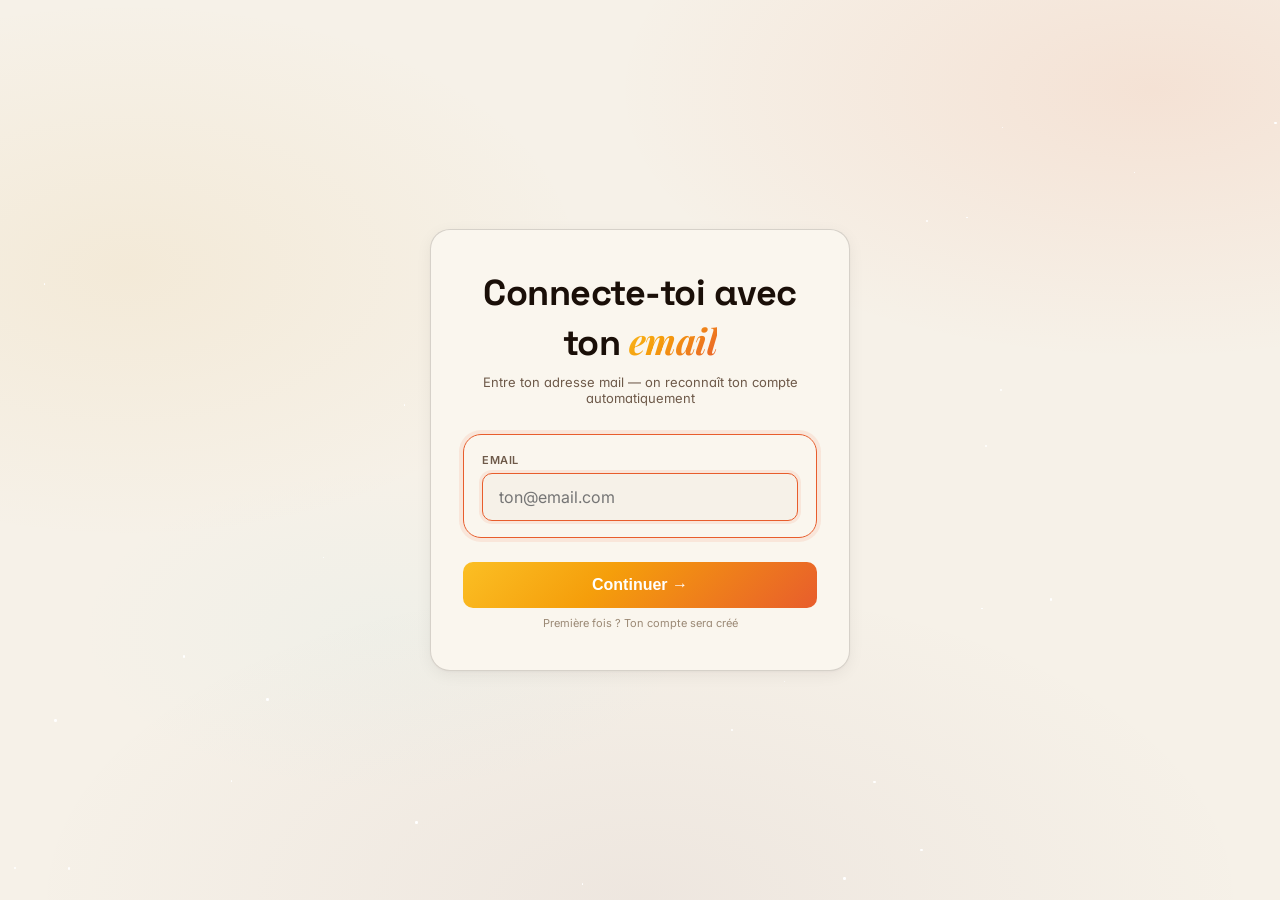
==== commit 71abbd46: "✨ v3: Smart login + date picker + leaderboard + animations cosmos + mobile nav" ====
--- a/index.html
+++ b/index.html
@@ -2,255 +2,632 @@
 <html lang="fr">
 <head>
 <meta charset="UTF-8">
-<meta name="viewport" content="width=device-width, initial-scale=1.0">
+<meta name="viewport" content="width=device-width, initial-scale=1.0, viewport-fit=cover">
 <title>Tracking · Djibril</title>
 <link rel="stylesheet" href="forge.css">
 <style>
-  .login-wrapper { min-height:100vh; display:flex; align-items:center; justify-content:center; position:relative; z-index:1 }
-  .login-card { background:var(--paper-soft); border:1px solid var(--line-strong); border-radius:var(--r-lg); padding:48px 40px; width:100%; max-width:440px; box-shadow:var(--shadow-2); text-align:center }
-  .login-card h1 { font-family:var(--font-display); font-size:clamp(28px,4vw,40px); color:var(--ink); margin-bottom:8px; letter-spacing:-0.5px }
-  .login-card h1 em { font-style:italic; background:var(--grad-ember); -webkit-background-clip:text; -webkit-text-fill-color:transparent }
-  .login-card p.sub { color:var(--ink-3); font-size:14px; margin-bottom:32px }
-  .field { margin-bottom:18px; text-align:left }
-  .field label { display:block; font-size:11px; font-weight:600; color:var(--ink-3); text-transform:uppercase; letter-spacing:0.5px; margin-bottom:6px }
-  .field input { width:100%; padding:12px 16px; border:1px solid var(--line-strong); border-radius:var(--r-sm); font-size:16px; font-family:var(--font-body); background:var(--paper); color:var(--ink); outline:none; transition:border .2s }
-  .field input:focus { border-color:var(--ember); box-shadow:0 0 0 3px var(--ember-soft) }
-  .btn-enter { width:100%; padding:14px; background:var(--grad-ember); color:#fff; border:none; border-radius:var(--r-sm); font-size:16px; font-weight:600; cursor:pointer; transition:transform .15s,box-shadow .15s; margin-top:8px }
-  .btn-enter:hover { transform:translateY(-1px); box-shadow:var(--shadow-glow) }
-  .error-msg { background:var(--blood-soft); color:var(--blood); padding:12px; border-radius:var(--r-sm); font-size:13px; margin-bottom:16px }
-  .success-msg { background:rgba(39,166,68,0.1); color:#27a644; padding:12px; border-radius:var(--r-sm); font-size:14px; margin-bottom:16px; text-align:center }
-  .sub-info { margin-top:20px; font-size:12px; color:var(--ink-4) }
-  .app { position:relative; z-index:1; min-height:100vh; background:transparent }
-  .app-header { display:flex; align-items:center; justify-content:space-between; padding:20px 32px; border-bottom:1px solid var(--line); background:rgba(246,241,232,0.92); backdrop-filter:blur(14px); position:sticky; top:0; z-index:50 }
-  .app-brand { font-family:var(--font-display); font-size:20px; font-weight:700; color:var(--ink); letter-spacing:-0.3px }
-  .user-chip { display:flex; align-items:center; gap:10px; font-size:14px; color:var(--ink-2); cursor:pointer; padding:6px 14px; border-radius:var(--r-pill); background:var(--ember-soft); border:none }
-  .app-main { max-width:680px; margin:0 auto; padding:40px 24px }
-  .page-id { font-family:var(--font-serif); font-size:clamp(40px,6vw,72px); font-style:italic; color:var(--ink); margin-bottom:8px }
-  .page-id em { color:var(--ember) }
-  .today-date { font-size:14px; color:var(--ink-3); margin-bottom:32px }
-  .card-today { background:var(--paper-soft); border:2px solid var(--ember); border-radius:var(--r-lg); padding:32px; box-shadow:var(--shadow-2) }
-  .badge-pulse { display:inline-flex; align-items:center; gap:6px; background:var(--ember-soft); color:var(--ember); padding:4px 12px; border-radius:var(--r-pill); font-size:12px; font-weight:600; margin-bottom:20px }
-  .badge-pulse::before { content:''; width:6px; height:6px; border-radius:50%; background:var(--ember); animation:pulse-dot 1.5s ease-in-out infinite }
-  @keyframes pulse-dot { 0%,100%{opacity:1} 50%{opacity:.3} }
-  .card-today h2 { font-family:var(--font-display); font-size:22px; color:var(--ink); margin-bottom:24px }
-  .field-row { display:grid; grid-template-columns:1fr 1fr; gap:16px; margin-bottom:16px }
-  @media(max-width:500px){ .field-row{grid-template-columns:1fr} }
-  .field-row .field input { text-align:center; font-size:18px; font-weight:600 }
-  .live-toggle { display:flex; align-items:center; gap:10px; margin:12px 0 24px }
-  .live-toggle button { padding:8px 20px; border-radius:var(--r-pill); border:2px solid var(--line-strong); background:var(--paper); color:var(--ink-3); cursor:pointer; font-weight:600; font-size:14px; transition:all .2s }
-  .live-toggle button.active { background:var(--blood); border-color:var(--blood); color:#fff }
-  .btn-save { width:100%; padding:14px; background:var(--grad-ember); color:#fff; border:none; border-radius:var(--r-sm); font-size:16px; font-weight:600; cursor:pointer }
-  .btn-save:disabled { opacity:0.5; cursor:not-allowed }
-  .recap { margin-top:32px }
-  .recap h3 { font-family:var(--font-display); font-size:18px; color:var(--ink); margin-bottom:16px }
-  .recap-row { display:flex; justify-content:space-between; align-items:center; padding:10px 0; border-bottom:1px solid var(--line) }
-  .recap-label { font-weight:500; color:var(--ink-2) }
-  .recap-value { font-weight:700; color:var(--ink) }
-  .recap-points { margin-top:16px; text-align:right; font-family:var(--font-display); font-size:40px; font-weight:700; color:var(--ember) }
-  .history-section { margin-top:48px }
-  .history-section h3 { font-family:var(--font-display); font-size:18px; color:var(--ink); margin-bottom:16px }
-  .history-table { width:100%; border-collapse:collapse; font-size:13px }
-  .history-table th { text-align:left; padding:8px 12px; font-size:11px; font-weight:600; color:var(--ink-4); text-transform:uppercase; border-bottom:1px solid var(--line-strong); background:var(--paper-soft) }
-  .history-table td { padding:8px 12px; border-bottom:1px solid var(--line) }
+/* === COSMOS ANIMATIONS === */
+.cosmos{position:fixed;top:0;left:0;width:100%;height:100%;pointer-events:none;z-index:0;overflow:hidden}
+.cosmos .particle{position:absolute;border-radius:50%;animation:float-up linear infinite;opacity:0}
+.cosmos .star{position:absolute;width:2px;height:2px;background:#fff;border-radius:50%;animation:twinkle 3s ease-in-out infinite}
+.cosmos .shooting{position:absolute;width:80px;height:1px;background:linear-gradient(90deg,transparent,rgba(232,93,44,0.6),transparent);animation:shoot 4s linear infinite;opacity:0}
+@keyframes float-up{0%{transform:translateY(100vh) scale(0);opacity:0}10%{opacity:1}90%{opacity:0.6}100%{transform:translateY(-10vh) scale(1);opacity:0}}
+@keyframes twinkle{0%,100%{opacity:0.2}50%{opacity:1}}
+@keyframes shoot{0%{transform:translateX(-100px) translateY(0);opacity:0}5%{opacity:1}15%{transform:translateX(calc(100vw+100px)) translateY(-20px);opacity:0}100%{opacity:0}}
+
+/* === LOGIN === */
+.login-wrapper{min-height:100vh;display:flex;align-items:center;justify-content:center;position:relative;z-index:1;padding:16px}
+.login-card{background:var(--paper-soft);border:1px solid var(--line-strong);border-radius:var(--r-lg);padding:40px 32px;width:100%;max-width:420px;box-shadow:var(--shadow-2);text-align:center;position:relative;z-index:1}
+.login-card h1{font-family:var(--font-display);font-size:clamp(24px,4vw,36px);color:var(--ink);margin-bottom:8px;letter-spacing:-0.5px}
+.login-card h1 em{font-style:italic;background:var(--grad-ember);-webkit-background-clip:text;-webkit-text-fill-color:transparent}
+.login-card p.sub{color:var(--ink-3);font-size:13px;margin-bottom:28px}
+.login-card p.sub2{color:var(--ink-4);font-size:11px;margin-top:8px}
+.field{margin-bottom:16px;text-align:left}
+.field label{display:block;font-size:11px;font-weight:600;color:var(--ink-3);text-transform:uppercase;letter-spacing:0.5px;margin-bottom:6px}
+.field input{width:100%;padding:13px 16px;border:1px solid var(--line-strong);border-radius:var(--r-sm);font-size:16px;font-family:var(--font-body);background:var(--paper);color:var(--ink);outline:none;transition:border .2s;-webkit-appearance:none}
+.field input:focus{border-color:var(--ember);box-shadow:0 0 0 3px var(--ember-soft)}
+.btn-enter{width:100%;padding:14px;background:var(--grad-ember);color:#fff;border:none;border-radius:var(--r-sm);font-size:16px;font-weight:600;cursor:pointer;transition:transform .15s,box-shadow .15s;margin-top:8px}
+.btn-enter:hover{transform:translateY(-1px);box-shadow:var(--shadow-glow)}
+.btn-enter:disabled{opacity:0.6;cursor:not-allowed;transform:none}
+.error-msg{background:var(--blood-soft);color:var(--blood);padding:12px;border-radius:var(--r-sm);font-size:13px;margin-bottom:16px}
+.success-msg{background:rgba(39,166,68,0.1);color:#27a644;padding:12px;border-radius:var(--r-sm);font-size:14px;margin-bottom:16px;text-align:center}
+#name-fields{display:none;animation:fadeIn 0.3s ease}
+@keyframes fadeIn{from{opacity:0;transform:translateY(-8px)}to{opacity:1;transform:translateY(0)}}
+
+/* === APP LAYOUT === */
+.app{position:relative;z-index:1;min-height:100vh;background:transparent;padding-bottom:80px}
+.app-header{display:flex;align-items:center;justify-content:space-between;padding:14px 16px;border-bottom:1px solid var(--line);background:rgba(246,241,232,0.92);backdrop-filter:blur(14px);-webkit-backdrop-filter:blur(14px);position:sticky;top:0;z-index:50}
+.app-brand{font-family:var(--font-display);font-size:18px;font-weight:700;color:var(--ink);letter-spacing:-0.3px}
+.user-chip{display:flex;align-items:center;gap:8px;font-size:13px;color:var(--ink-2);cursor:pointer;padding:6px 12px;border-radius:var(--r-pill);background:var(--ember-soft);border:none;font-family:var(--font-body)}
+.app-main{max-width:680px;margin:0 auto;padding:20px 16px}
+
+/* === PAGE ID === */
+.page-id{font-family:var(--font-serif);font-size:clamp(32px,5vw,56px);font-style:italic;color:var(--ink);margin-bottom:6px}
+.page-id em{color:var(--ember)}
+.today-date{font-size:13px;color:var(--ink-3);margin-bottom:24px}
+
+/* === CARD TODAY === */
+.card-today{background:var(--paper-soft);border:2px solid var(--ember);border-radius:var(--r-lg);padding:24px 20px;box-shadow:var(--shadow-2)}
+.badge-pulse{display:inline-flex;align-items:center;gap:8px;background:var(--ember-soft);color:var(--ember);padding:5px 14px;border-radius:var(--r-pill);font-size:12px;font-weight:600;margin-bottom:16px}
+.badge-pulse::before{content:'';width:7px;height:7px;border-radius:50%;background:var(--ember);animation:pulse-dot 1.5s ease-in-out infinite;flex-shrink:0}
+@keyframes pulse-dot{0%,100%{opacity:1}50%{opacity:.3}}
+.card-today h2{font-family:var(--font-display);font-size:20px;color:var(--ink);margin-bottom:20px}
+.date-nav{display:flex;align-items:center;gap:12px;margin-top:8px}
+.date-nav button{background:var(--paper);border:1px solid var(--line-strong);border-radius:var(--r-sm);padding:8px 12px;cursor:pointer;font-size:14px;color:var(--ink-2);transition:all .2s}
+.date-nav button:hover{background:var(--paper-deep)}
+.date-nav .date-display{font-family:var(--font-mono);font-size:14px;font-weight:600;color:var(--ink);min-width:100px;text-align:center}
+.date-nav .today-btn{background:var(--ember-soft);color:var(--ember);border-color:var(--ember);font-weight:600}
+
+.field-row{display:grid;grid-template-columns:1fr 1fr;gap:12px;margin-bottom:12px}
+@media(max-width:400px){.field-row{grid-template-columns:1fr}}
+.field-row .field input{text-align:center;font-size:18px;font-weight:600}
+
+/* === LIVE TOGGLE FIX === */
+.live-toggle{display:flex;align-items:center;gap:10px;margin:16px 0 24px}
+.live-toggle .live-label{font-weight:600;font-size:14px;color:var(--ink-2);display:flex;align-items:center;gap:6px}
+.live-toggle .live-icon{width:10px;height:10px;border-radius:50%;background:var(--ink-4);transition:all .3s}
+.live-toggle .live-icon.active{background:#ff3b30;box-shadow:0 0 8px rgba(255,59,48,0.6);animation:pulse-dot 1s ease-in-out infinite}
+.live-toggle button{padding:10px 22px;border-radius:var(--r-pill);border:2px solid var(--line-strong);background:var(--paper);color:var(--ink-3);cursor:pointer;font-weight:600;font-size:14px;transition:all .2s;min-width:60px}
+.live-toggle button.active{background:var(--blood);border-color:var(--blood);color:#fff}
+.btn-save{width:100%;padding:14px;background:var(--grad-ember);color:#fff;border:none;border-radius:var(--r-sm);font-size:16px;font-weight:600;cursor:pointer}
+.btn-save:disabled{opacity:0.5;cursor:not-allowed}
+
+/* === RECAP === */
+.recap{margin-top:28px}
+.recap h3{font-family:var(--font-display);font-size:18px;color:var(--ink);margin-bottom:12px}
+.recap-row{display:flex;justify-content:space-between;align-items:center;padding:8px 0;border-bottom:1px solid var(--line);font-size:14px}
+.recap-label{font-weight:500;color:var(--ink-2)}
+.recap-value{font-weight:700;color:var(--ink)}
+.recap-points{margin-top:14px;text-align:right;font-family:var(--font-display);font-size:36px;font-weight:700;color:var(--ember)}
+
+/* === HISTORY === */
+.history-section{margin-top:36px}
+.history-section h3{font-family:var(--font-display);font-size:18px;color:var(--ink);margin-bottom:12px}
+.history-table{width:100%;border-collapse:collapse;font-size:12px}
+.history-table th{text-align:left;padding:8px 10px;font-size:10px;font-weight:600;color:var(--ink-4);text-transform:uppercase;border-bottom:1px solid var(--line-strong);background:var(--paper-soft)}
+.history-table td{padding:8px 10px;border-bottom:1px solid var(--line)}
+@media(max-width:500px){.history-table th:nth-child(5),.history-table td:nth-child(5),.history-table th:nth-child(6),.history-table td:nth-child(6){display:none}}
+
+/* === BOTTOM NAV === */
+.bottom-nav{position:fixed;bottom:0;left:0;right:0;display:flex;justify-content:space-around;align-items:center;background:rgba(246,241,232,0.96);backdrop-filter:blur(20px);-webkit-backdrop-filter:blur(20px);border-top:1px solid var(--line);padding:8px 0 env(safe-area-inset-bottom,8px);z-index:100}
+.nav-item{display:flex;flex-direction:column;align-items:center;gap:4px;padding:6px 12px;border:none;background:none;cursor:pointer;color:var(--ink-4);font-size:10px;font-weight:500;transition:all .2s;border-radius:var(--r-sm);min-width:56px}
+.nav-item .nav-icon{font-size:20px;line-height:1}
+.nav-item.active{color:var(--ember)}
+.nav-item:active{transform:scale(0.95)}
+.nav-item .nav-dot{width:4px;height:4px;border-radius:50%;background:var(--ember);opacity:0;transition:opacity .2s}
+.nav-item.active .nav-dot{opacity:1}
+
+/* === SECTIONS === */
+.section{display:none;animation:fadeIn 0.3s ease}
+.section.active{display:block}
+
+/* === BIBLIOTHEQUE === */
+.lib-card{background:var(--paper-soft);border:1px solid var(--line);border-radius:var(--r-md);padding:16px;margin-bottom:12px}
+.lib-card h4{font-family:var(--font-display);font-size:15px;color:var(--ink);margin-bottom:4px}
+.lib-card p{font-size:13px;color:var(--ink-3);margin-bottom:8px}
+.lib-card .lib-tag{display:inline-block;padding:2px 10px;border-radius:var(--r-pill);font-size:10px;font-weight:600;margin-right:6px}
+.lib-tag.video{background:rgba(232,93,44,0.1);color:var(--ember)}
+.lib-tag.article{background:rgba(107,58,79,0.1);color:var(--plum)}
+.lib-tag.outil{background:rgba(44,62,80,0.1);color:var(--ink-blue)}
+
+/* === QUESTIONS === */
+.question-card{background:var(--paper-soft);border:1px solid var(--line);border-radius:var(--r-md);padding:16px;margin-bottom:12px}
+.question-card .q-header{display:flex;justify-content:space-between;align-items:center;margin-bottom:8px}
+.question-card .q-date{font-size:11px;color:var(--ink-4)}
+.question-card .q-status{font-size:11px;font-weight:600;padding:2px 10px;border-radius:var(--r-pill)}
+.q-status.answered{background:rgba(39,166,68,0.1);color:#27a644}
+.q-status.pending{background:var(--ember-soft);color:var(--ember)}
+.ask-box{background:var(--paper-soft);border:1px solid var(--line);border-radius:var(--r-md);padding:16px;margin-bottom:16px}
+.ask-box textarea{width:100%;padding:12px;border:1px solid var(--line-strong);border-radius:var(--r-sm);font-family:var(--font-body);font-size:14px;resize:vertical;min-height:80px;background:var(--paper);color:var(--ink)}
+
+/* === STATS === */
+.stats-grid{display:grid;grid-template-columns:repeat(2,1fr);gap:12px;margin-bottom:16px}
+.stat-card{background:var(--paper-soft);border:1px solid var(--line);border-radius:var(--r-md);padding:16px;text-align:center}
+.stat-card .stat-num{font-family:var(--font-display);font-size:24px;font-weight:700;color:var(--ink)}
+.stat-card .stat-label{font-size:10px;color:var(--ink-4);text-transform:uppercase;margin-top:4px}
+.stat-bar{display:flex;align-items:center;gap:8px;margin:6px 0}
+.stat-bar .bar-label{font-size:12px;color:var(--ink-2);width:80px;text-align:right}
+.stat-bar .bar-track{flex:1;height:6px;background:var(--line);border-radius:3px;overflow:hidden}
+.stat-bar .bar-fill{height:100%;background:var(--grad-ember);border-radius:3px;transition:width 0.5s ease}
+.stat-bar .bar-val{font-size:12px;font-weight:600;color:var(--ink);width:40px}
+
+/* === PAGE INTERNE (non-fiche) === */
+.page-section{margin-bottom:40px}
+.empty-state{text-align:center;padding:32px 16px;color:var(--ink-4);font-size:14px}
+
+/* === MOBILE (already mobile-first above) === */
+@media(min-width:768px){
+  .app-main{padding:40px 24px}
+  .bottom-nav{max-width:680px;left:50%;transform:translateX(-50%);border-radius:var(--r-lg) var(--r-lg) 0 0}
+}
 </style>
 </head>
 <body>
-<div class="cosmos" aria-hidden="true"></div>
+
+<!-- COSMOS BACKGROUND -->
+<div class="cosmos" id="cosmos" aria-hidden="true"></div>
+
 <div id="app"></div>
 
+<!-- BOTTOM NAV -->
+<nav class="bottom-nav" id="bottom-nav" style="display:none">
+  <button class="nav-item active" data-page="fiche">
+    <span class="nav-icon">📋</span>Fiche
+    <span class="nav-dot"></span>
+  </button>
+  <button class="nav-item" data-page="biblio">
+    <span class="nav-icon">📚</span>Biblio
+    <span class="nav-dot"></span>
+  </button>
+  <button class="nav-item" data-page="questions">
+    <span class="nav-icon">💬</span>Questions
+    <span class="nav-dot"></span>
+  </button>
+  <button class="nav-item" data-page="stats">
+    <span class="nav-icon">📊</span>Stats
+    <span class="nav-dot"></span>
+  </button>
+</nav>
+
 <script>
-const API = 'https://nbnbsljqtolzzuqnkyae.supabase.co/functions/v1/tracking-app/api';
-let currentUser = null;
-
-async function login(email, firstName, lastName) {
-  const res = await fetch(API + '/auth', {
-    method: 'POST',
-    headers: {'Content-Type': 'application/json'},
-    body: JSON.stringify({email, firstName, lastName})
+// === COSMOS ANIMATIONS ===
+(function initCosmos(){
+  var c = document.getElementById('cosmos');
+  for(var i=0;i<20;i++){
+    var p=document.createElement('div');p.className='particle';
+    p.style.left=Math.random()*100+'%';p.style.animationDuration=(8+Math.random()*12)+'s';
+    p.style.animationDelay=Math.random()*10+'s';
+    p.style.width=(3+Math.random()*6)+'px';p.style.height=p.style.width;
+    var colors=['#e85d2c','#d4951a','#f4e4c1','#6b3a4f','#ff6bb0'];
+    p.style.background=colors[Math.floor(Math.random()*colors.length)];
+    c.appendChild(p);
+  }
+  for(var i=0;i<30;i++){
+    var s=document.createElement('div');s.className='star';
+    s.style.left=Math.random()*100+'%';s.style.top=Math.random()*100+'%';
+    s.style.animationDelay=Math.random()*3+'s';
+    s.style.width=(1+Math.random()*2)+'px';s.style.height=s.style.width;
+    c.appendChild(s);
+  }
+  for(var i=0;i<3;i++){
+    var sh=document.createElement('div');sh.className='shooting';
+    sh.style.top=(10+Math.random()*50)+'%';sh.style.animationDelay=(i*1.5)+'s';
+    c.appendChild(sh);
+  }
+})();
+
+// === STATE ===
+var API = 'https://nbnbsljqtolzzuqnkyae.supabase.co/functions/v1/tracking-app/api';
+var currentUser = null;
+var currentPage = 'fiche';
+var selectedDate = new Date().toISOString().slice(0,10);
+
+// === SMART LOGIN ===
+async function checkEmail(email){
+  email = email.toLowerCase().trim();
+  var res = await fetch(API+'/auth',{
+    method:'POST',headers:{'Content-Type':'application/json'},
+    body:JSON.stringify({email:email,firstName:'_CHECK_',lastName:'_CHECK_'})
   });
-  if (!res.ok) { const err = await res.json(); throw new Error(err.detail || 'Erreur'); }
-  const data = await res.json();
-  localStorage.setItem('dj_token', data.token);
-  localStorage.setItem('dj_user', JSON.stringify(data.student));
-  currentUser = data.student;
+  if(!res.ok) return null;
+  return await res.json();
+}
+
+async function login(email,firstName,lastName){
+  var res = await fetch(API+'/auth',{
+    method:'POST',headers:{'Content-Type':'application/json'},
+    body:JSON.stringify({email:email,firstName:firstName,lastName:lastName})
+  });
+  if(!res.ok){var err=await res.json();throw new Error(err.detail||err.error||'Erreur');}
+  var data=await res.json();
+  localStorage.setItem('dj_token',data.token);
+  localStorage.setItem('dj_user',JSON.stringify(data.student));
+  currentUser=data.student;
   render();
 }
 
-function logout() {
-  localStorage.removeItem('dj_token');
-  localStorage.removeItem('dj_user');
-  currentUser = null;
-  render();
-}
-
-async function apiCall(method, path, body) {
-  const h = {
-    'Content-Type': 'application/json',
-    'Authorization': 'Bearer ' + localStorage.getItem('dj_token')
-  };
-  const opts = { method, headers: h };
-  if (body) opts.body = JSON.stringify(body);
-  const res = await fetch(API + path, opts);
-  if (res.status === 401) { logout(); return null; }
+function logout(){
+  localStorage.removeItem('dj_token');localStorage.removeItem('dj_user');
+  currentUser=null;render();
+}
+
+async function apiCall(method,path,body){
+  var h={'Content-Type':'application/json','Authorization':'Bearer '+localStorage.getItem('dj_token')};
+  var opts={method:method,headers:h};
+  if(body)opts.body=JSON.stringify(body);
+  var res=await fetch(API+path,opts);
+  if(res.status===401){logout();return null;}
   return res.json();
 }
 
-function render() {
-  const root = document.getElementById('app');
-  if (!currentUser) { root.innerHTML = renderLogin(); bindLoginEvents(); }
-  else { root.innerHTML = renderStudentApp(); bindAppEvents(); loadTodayEntry(); }
-}
-
-function renderLogin() {
-  return '<div class="login-wrapper"><div class="login-card">' +
-    '<h1>Connecte-toi avec ton <em>email</em></h1>' +
-    '<p class="sub">Pas de mot de passe — entre ton email et ton prénom</p>' +
-    '<div id="login-error"></div>' +
-    '<div class="field"><label>Email</label><input type="email" id="login-email" placeholder="ton@email.com" autofocus></div>' +
-    '<div class="field"><label>Prénom</label><input type="text" id="login-name" placeholder="Jean"></div>' +
-    '<div class="field"><label>Nom</label><input type="text" id="login-last" placeholder="Dupont"></div>' +
-    '<button class="btn-enter" id="btn-login">Entrer →</button>' +
-    '<p class="sub-info">Première connexion ? Ton compte sera créé automatiquement.</p>' +
-    '</div></div>';
-}
-
-function renderStudentApp() {
-  var u = currentUser;
-  return '<div class="app">' +
-    '<header class="app-header">' +
-    '<div class="app-brand">Tracking</div>' +
-    '<button class="user-chip" id="btn-logout">' + u.first_name + ' ↵</button>' +
-    '</header>' +
-    '<main class="app-main">' +
-    '<div id="msg-area"></div>' +
-    '<h1 class="page-id">Ma <em>fiche</em></h1>' +
-    '<p class="today-date" id="today-display"></p>' +
-    '<div class="card-today">' +
-    '<div class="badge-pulse">Aujourd\'hui — à remplir</div>' +
-    '<h2 id="entry-date-title"></h2>' +
-    '<div class="field-row">' +
-    '<div class="field"><label>Calls</label><input type="number" id="field-calls" min="0" value="0"></div>' +
-    '<div class="field"><label>DM</label><input type="number" id="field-dm" min="0" value="0"></div>' +
-    '</div>' +
-    '<div class="field-row">' +
-    '<div class="field"><label>Vidéos</label><input type="number" id="field-videos" min="0" value="0"></div>' +
-    '<div class="field"><label>CA (€)</label><input type="number" id="field-ca" min="0" step="0.01" value="0"></div>' +
-    '</div>' +
-    '<div class="live-toggle">' +
-    '<span style="font-weight:600;color:var(--ink-2)">Live</span>' +
-    '<button id="btn-live-no" class="active">Non</button>' +
-    '<button id="btn-live-yes">Oui</button>' +
-    '</div>' +
-    '<button class="btn-save" id="btn-save">Enregistrer ma fiche</button>' +
-    '</div>' +
-    '<div class="recap" id="recap-area"></div>' +
-    '<div class="history-section">' +
-    '<h3>Historique récent</h3>' +
-    '<div id="history-table"></div>' +
-    '</div>' +
-    '</main>' +
-    '</div>';
-}
-
-function bindLoginEvents() {
-  document.getElementById('btn-login').addEventListener('click', async () => {
-    var email = document.getElementById('login-email').value.trim();
-    var name = document.getElementById('login-name').value.trim();
-    var last = document.getElementById('login-last').value.trim();
-    if (!email || !name || !last) return;
-    try {
-      await login(email, name, last);
-    } catch(e) {
-      document.getElementById('login-error').innerHTML = '<div class="error-msg">' + e.message + '</div>';
+// === RENDER ===
+function render(){
+  var root=document.getElementById('app');
+  var nav=document.getElementById('bottom-nav');
+  if(!currentUser){nav.style.display='none';root.innerHTML=renderLogin();bindLoginEvents();}
+  else{nav.style.display='flex';root.innerHTML=renderApp();bindAppEvents();loadCurrentSection();}
+}
+
+// === SMART LOGIN UI ===
+function renderLogin(){
+  var savedEmail=localStorage.getItem('dj_saved_email')||'';
+  return '<div class="login-wrapper"><div class="login-card">'+
+    '<h1>Connecte-toi avec ton <em>email</em></h1>'+
+    '<p class="sub">Entre ton adresse mail — on reconnaît ton compte automatiquement</p>'+
+    '<div id="login-error"></div>'+
+    '<div id="login-msg" style="display:none;text-align:center;padding:8px;margin-bottom:8px;font-size:13px;border-radius:var(--r-sm)"></div>'+
+    '<div class="field"><label>Email</label><input type="email" id="login-email" placeholder="ton@email.com" autocomplete="email" autofocus value="'+escAttr(savedEmail)+'"></div>'+
+    '<div id="name-fields">'+
+      '<div class="field"><label>Prénom</label><input type="text" id="login-name" placeholder="Jean" autocomplete="given-name"></div>'+
+      '<div class="field"><label>Nom</label><input type="text" id="login-last" placeholder="Dupont" autocomplete="family-name"></div>'+
+    '</div>'+
+    '<button class="btn-enter" id="btn-login">Continuer →</button>'+
+    '<p class="sub2" id="login-hint">Première fois ? Ton compte sera créé</p>'+
+  '</div></div>';
+}
+
+function bindLoginEvents(){
+  var emailField=document.getElementById('login-email');
+  var nameFields=document.getElementById('name-fields');
+  var hint=document.getElementById('login-hint');
+  var msg=document.getElementById('login-msg');
+  var checking=false;
+
+  // Check email on blur
+  emailField.addEventListener('blur',async function(){
+    var email=emailField.value.trim();
+    if(!email||checking)return;
+    checking=true;
+    try{
+      var data=await checkEmail(email);
+      if(data&&data.student){
+        // Returning user - hide name fields, show welcome
+        nameFields.style.display='none';
+        msg.style.display='block';
+        msg.style.background='rgba(39,166,68,0.1)';
+        msg.style.color='#27a644';
+        msg.textContent='👋 Re-bonjour '+data.student.first_name+' ! Clique pour entrer';
+        hint.textContent='Tu es déjà inscrit — connecte-toi directement';
+        document.getElementById('btn-login').textContent='Entrer →';
+      }else{
+        // New user
+        nameFields.style.display='block';
+        msg.style.display='block';
+        msg.style.background='var(--ember-soft)';
+        msg.style.color='var(--ember)';
+        msg.textContent='✨ Nouveau ! Remplis ton prénom et ton nom';
+        hint.textContent='Première connexion — ton compte sera créé';
+        document.getElementById('btn-login').textContent='Créer mon compte →';
+      }
+    }catch(e){
+      nameFields.style.display='block';
+      hint.textContent='Première connexion ? Ton compte sera créé';
+    }
+    checking=false;
+  });
+
+  // Quick enter: if fields hidden, login directly on button click
+  document.getElementById('btn-login').addEventListener('click',async function(){
+    var email=emailField.value.trim();
+    if(!email)return;
+    var name=document.getElementById('login-name')?document.getElementById('login-name').value.trim():'';
+    var last=document.getElementById('login-last')?document.getElementById('login-last').value.trim():'';
+
+    // If name fields hidden, user is returning
+    if(nameFields.style.display==='none'||nameFields.offsetHeight===0){
+      name='_AUTO_';last='_AUTO_';
+    }
+    if(!name||!last){
+      nameFields.style.display='block';
+      document.getElementById('login-error').innerHTML='<div class="error-msg">Entre ton prénom et ton nom</div>';
+      return;
+    }
+
+    var btn=document.getElementById('btn-login');
+    btn.disabled=true;btn.textContent='Connexion...';
+    try{
+      localStorage.setItem('dj_saved_email',email);
+      await login(email,name,last);
+    }catch(e){
+      document.getElementById('login-error').innerHTML='<div class="error-msg">'+e.message+'</div>';
+      btn.disabled=false;btn.textContent='Continuer →';
     }
   });
-  document.getElementById('login-last').addEventListener('keydown', function(e) {
-    if (e.key === 'Enter') document.getElementById('btn-login').click();
+
+  // Enter key
+  emailField.addEventListener('keydown',function(e){
+    if(e.key==='Enter')document.getElementById('btn-login').click();
   });
 }
 
-function bindAppEvents() {
-  document.getElementById('btn-logout').addEventListener('click', logout);
-  document.getElementById('btn-save').addEventListener('click', saveEntry);
-  document.getElementById('btn-live-yes').addEventListener('click', function() { toggleLive(true); });
-  document.getElementById('btn-live-no').addEventListener('click', function() { toggleLive(false); });
-}
-
-async function loadTodayEntry() {
-  var data = await apiCall('GET', '/me/today');
-  if (!data) return;
-  document.getElementById('field-calls').value = data.calls || 0;
-  document.getElementById('field-dm').value = data.dm || 0;
-  document.getElementById('field-videos').value = data.videos || 0;
-  document.getElementById('field-ca').value = data.ca_eur || 0;
-  toggleLive(data.live || false);
-  document.getElementById('entry-date-title').textContent = data.entry_date || new Date().toISOString().slice(0,10);
+// === APP UI ===
+function renderApp(){
+  return '<div class="app">'+
+    '<header class="app-header">'+
+      '<div class="app-brand">Tracking</div>'+
+      '<button class="user-chip" id="btn-logout">'+esc(currentUser.first_name)+' ↵</button>'+
+    '</header>'+
+    '<main class="app-main">'+
+      '<div id="msg-area"></div>'+
+      // FICHE SECTION
+      '<div id="section-fiche" class="section active">'+
+        '<h1 class="page-id">Ma <em>fiche</em></h1>'+
+        '<p class="today-date" id="today-display"></p>'+
+        '<div class="card-today">'+
+          '<div class="badge-pulse">Aujourd\'hui — à remplir</div>'+
+          '<div class="date-nav">'+
+            '<button id="btn-prev">◀</button>'+
+            '<span class="date-display" id="date-display"></span>'+
+            '<button id="btn-next">▶</button>'+
+            '<button class="today-btn" id="btn-today">Aujourd\'hui</button>'+
+          '</div>'+
+          '<div class="field-row">'+
+            '<div class="field"><label>Calls</label><input type="number" id="field-calls" min="0" value="0" inputmode="numeric"></div>'+
+            '<div class="field"><label>DM</label><input type="number" id="field-dm" min="0" value="0" inputmode="numeric"></div>'+
+          '</div>'+
+          '<div class="field-row">'+
+            '<div class="field"><label>Vidéos</label><input type="number" id="field-videos" min="0" value="0" inputmode="numeric"></div>'+
+            '<div class="field"><label>CA (€)</label><input type="number" id="field-ca" min="0" step="0.01" value="0" inputmode="decimal"></div>'+
+          '</div>'+
+          '<div class="live-toggle">'+
+            '<span class="live-label"><span class="live-icon" id="live-icon"></span>Live</span>'+
+            '<button id="btn-live-no" class="active">Non</button>'+
+            '<button id="btn-live-yes">Oui</button>'+
+          '</div>'+
+          '<button class="btn-save" id="btn-save">Enregistrer ma fiche</button>'+
+          '<p style="font-size:11px;color:var(--ink-4);margin-top:8px;text-align:center" id="lockout-msg"></p>'+
+        '</div>'+
+        '<div class="recap" id="recap-area"></div>'+
+        '<div class="history-section">'+
+          '<h3>Historique récent</h3><div id="history-table"></div>'+
+        '</div>'+
+      '</div>'+
+      // BIBLIO SECTION
+      '<div id="section-biblio" class="section">'+
+        '<h1 class="page-id">Biblio<em>thèque</em></h1>'+
+        '<p class="today-date">Ressources pour ta progression</p>'+
+        '<div id="biblio-content"></div>'+
+      '</div>'+
+      // QUESTIONS SECTION
+      '<div id="section-questions" class="section">'+
+        '<h1 class="page-id">Tes <em>questions</em></h1>'+
+        '<p class="today-date">Pose une question au coach</p>'+
+        '<div class="ask-box">'+
+          '<textarea id="q-text" placeholder="Écris ta question ici..."></textarea>'+
+          '<button class="btn-enter" id="btn-ask" style="margin-top:12px">Envoyer ma question →</button>'+
+        '</div>'+
+        '<div id="questions-list"></div>'+
+      '</div>'+
+      // STATS SECTION
+      '<div id="section-stats" class="section">'+
+        '<h1 class="page-id">Mes <em>stats</em></h1>'+
+        '<p class="today-date">Vue d\'ensemble de ta progression</p>'+
+        '<div id="stats-content"></div>'+
+      '</div>'+
+    '</main>'+
+  '</div>';
+}
+
+function bindAppEvents(){
+  document.getElementById('btn-logout').addEventListener('click',logout);
+  document.getElementById('btn-save').addEventListener('click',saveEntry);
+  document.getElementById('btn-live-yes').addEventListener('click',function(){toggleLive(true);});
+  document.getElementById('btn-live-no').addEventListener('click',function(){toggleLive(false);});
+  document.getElementById('btn-prev').addEventListener('click',function(){changeDate(-1);});
+  document.getElementById('btn-next').addEventListener('click',function(){changeDate(1);});
+  document.getElementById('btn-today').addEventListener('click',function(){selectedDate=new Date().toISOString().slice(0,10);loadTodayEntry();});
+  document.getElementById('btn-ask').addEventListener('click',askQuestion);
+  // Bottom nav
+  document.querySelectorAll('.nav-item').forEach(function(btn){
+    btn.addEventListener('click',function(){
+      currentPage=this.dataset.page;
+      document.querySelectorAll('.nav-item').forEach(function(b){b.classList.remove('active');});
+      this.classList.add('active');
+      document.querySelectorAll('.section').forEach(function(s){s.classList.remove('active');});
+      document.getElementById('section-'+currentPage).classList.add('active');
+      loadCurrentSection();
+    });
+  });
+}
+
+function changeDate(delta){
+  var d=new Date(selectedDate+'T12:00:00');
+  d.setDate(d.getDate()+delta);
+  var today=new Date();today.setHours(0,0,0,0);
+  if(d>today){d=today;}
+  selectedDate=d.toISOString().slice(0,10);
+  loadTodayEntry();
+}
+
+// === LOAD ===
+async function loadTodayEntry(){
+  if(currentPage!=='fiche')return;
+  var data=await apiCall('GET','/me/entries/'+selectedDate);
+  if(!data){return;}
+  document.getElementById('field-calls').value=data.calls||0;
+  document.getElementById('field-dm').value=data.dm||0;
+  document.getElementById('field-videos').value=data.videos||0;
+  document.getElementById('field-ca').value=data.ca_eur||0;
+  toggleLive(data.live||false);
+  document.getElementById('date-display').textContent=formatDate(selectedDate);
+
+  // Lockout check
+  var today=new Date();today.setHours(0,0,0,0);
+  var lockoutDate=new Date(today);lockoutDate.setDate(lockoutDate.getDate()-3);
+  var isLocked=new Date(selectedDate+'T12:00:00')<lockoutDate;
+  var fields=['field-calls','field-dm','field-videos','field-ca','btn-live-yes','btn-live-no','btn-save'];
+  fields.forEach(function(id){
+    var el=document.getElementById(id);
+    if(el)el.disabled=isLocked;
+  });
+  document.getElementById('lockout-msg').textContent=isLocked?'🔒 Cette date a plus de 3 jours — non modifiable':'';
+  document.getElementById('badge-pulse')?document.getElementById('badge-pulse').textContent=isLocked?'Verrouillée':'Aujourd\'hui — à remplir':null;
+
   updateRecap(data);
-  var today = new Date();
-  document.getElementById('today-display').textContent = today.toLocaleDateString('fr-FR', {weekday:'long', day:'numeric', month:'long'});
-
-  var history = await apiCall('GET', '/me/history');
-  if (history && history.length > 0) {
-    var rows = '';
-    history.slice(0, 14).forEach(function(e) {
-      var pts = (e.calls||0)*2 + (e.dm||0) + (e.videos||0)*3 + (e.live ? 5 : 0);
-      rows += '<tr>' +
-        '<td>' + e.entry_date + '</td>' +
-        '<td>' + (e.calls||0) + '</td><td>' + (e.dm||0) + '</td><td>' + (e.videos||0) + '</td>' +
-        '<td>' + (e.live ? 'Oui' : '—') + '</td>' +
-        '<td>' + (e.ca_eur||0).toFixed(2) + '€</td>' +
-        '<td><strong>' + pts + '</strong></td>' +
-        '</tr>';
+  document.getElementById('today-display').textContent=new Date().toLocaleDateString('fr-FR',{weekday:'long',day:'numeric',month:'long'});
+
+  // History
+  var history=await apiCall('GET','/me/history');
+  var rows='';
+  if(history&&history.length>0){
+    history.slice(0,20).forEach(function(e){
+      var pts=(e.calls||0)*2+(e.dm||0)+(e.videos||0)*3+(e.live?5:0);
+      rows+='<tr><td>'+e.entry_date+'</td><td>'+(e.calls||0)+'</td><td>'+(e.dm||0)+'</td><td>'+(e.videos||0)+'</td><td>'+(e.live?'Oui':'—')+'</td><td>'+(e.ca_eur||0).toFixed(2)+'€</td><td><strong>'+pts+'</strong></td></tr>';
     });
-    document.getElementById('history-table').innerHTML = '<table class="history-table">' +
-      '<thead><tr><th>Date</th><th>Calls</th><th>DM</th><th>Vidéos</th><th>Live</th><th>CA</th><th>Pts</th></tr></thead>' +
-      '<tbody>' + rows + '</tbody></table>';
-  }
-}
-
-function toggleLive(val) {
-  window._live = val;
-  document.getElementById('btn-live-yes').className = val ? 'active' : '';
-  document.getElementById('btn-live-no').className = val ? '' : 'active';
-}
-
-function updateRecap(data) {
-  var calls = data.calls || 0, dm = data.dm || 0, videos = data.videos || 0, live = data.live || false;
-  var points = calls*2 + dm + videos*3 + (live ? 5 : 0), ca = data.ca_eur || 0;
-  document.getElementById('recap-area').innerHTML = '<h3>Récapitulatif</h3>' +
-    '<div class="recap-row"><span class="recap-label">Calls</span><span class="recap-value">' + calls + ' × 2 = ' + (calls*2) + ' pts</span></div>' +
-    '<div class="recap-row"><span class="recap-label">DM</span><span class="recap-value">' + dm + ' × 1 = ' + dm + ' pts</span></div>' +
-    '<div class="recap-row"><span class="recap-label">Vidéos</span><span class="recap-value">' + videos + ' × 3 = ' + (videos*3) + ' pts</span></div>' +
-    '<div class="recap-row"><span class="recap-label">Live</span><span class="recap-value">' + (live ? 'Oui (+5 pts)' : 'Non') + '</span></div>' +
-    (ca > 0 ? '<div class="recap-row"><span class="recap-label">CA généré</span><span class="recap-value">' + ca.toFixed(2) + ' €</span></div>' : '') +
-    '<div class="recap-points">' + points + ' pts</div>';
-}
-
-async function saveEntry() {
-  var btn = document.getElementById('btn-save');
-  btn.disabled = true; btn.textContent = 'Enregistrement...';
-  var data = {
-    calls: parseInt(document.getElementById('field-calls').value)||0,
-    dm: parseInt(document.getElementById('field-dm').value)||0,
-    videos: parseInt(document.getElementById('field-videos').value)||0,
-    live: window._live||false,
-    ca_eur: parseFloat(document.getElementById('field-ca').value)||0
+  }
+  document.getElementById('history-table').innerHTML=rows?'<table class="history-table"><thead><tr><th>Date</th><th>Calls</th><th>DM</th><th>Vidéos</th><th>Live</th><th>CA</th><th>Pts</th></tr></thead><tbody>'+rows+'</tbody></table>':'<div class="empty-state">Aucune fiche</div>';
+}
+
+// === LIVE TOGGLE (fixed) ===
+function toggleLive(val){
+  window._live=val;
+  var icon=document.getElementById('live-icon');
+  if(icon){icon.className='live-icon'+(val?' active':'');}
+  document.getElementById('btn-live-yes').className=val?'active':'';
+  document.getElementById('btn-live-no').className=val?'':'active';
+}
+
+// === RECAP ===
+function updateRecap(data){
+  var calls=data.calls||0,dm=data.dm||0,videos=data.videos||0,live=data.live||false;
+  var points=calls*2+dm+videos*3+(live?5:0),ca=data.ca_eur||0;
+  document.getElementById('recap-area').innerHTML='<h3>Récapitulatif</h3>'+
+    '<div class="recap-row"><span class="recap-label">Calls</span><span class="recap-value">'+calls+' × 2 = '+(calls*2)+' pts</span></div>'+
+    '<div class="recap-row"><span class="recap-label">DM</span><span class="recap-value">'+dm+' × 1 = '+dm+' pts</span></div>'+
+    '<div class="recap-row"><span class="recap-label">Vidéos</span><span class="recap-value">'+videos+' × 3 = '+(videos*3)+' pts</span></div>'+
+    '<div class="recap-row"><span class="recap-label">Live</span><span class="recap-value">'+(live?'Oui (+5 pts)':'Non')+'</span></div>'+
+    (ca>0?'<div class="recap-row"><span class="recap-label">CA généré</span><span class="recap-value">'+ca.toFixed(2)+' €</span></div>':'')+
+    '<div class="recap-points">'+points+' pts</div>';
+}
+
+// === SAVE ===
+async function saveEntry(){
+  var btn=document.getElementById('btn-save');
+  btn.disabled=true;btn.textContent='Enregistrement...';
+  var data={
+    calls:parseInt(document.getElementById('field-calls').value)||0,
+    dm:parseInt(document.getElementById('field-dm').value)||0,
+    videos:parseInt(document.getElementById('field-videos').value)||0,
+    live:window._live||false,
+    ca_eur:parseFloat(document.getElementById('field-ca').value)||0
   };
-  var res = await apiCall('PUT', '/me/entries/' + new Date().toISOString().slice(0,10), data);
-  btn.disabled = false; btn.textContent = 'Enregistrer ma fiche';
-  if (res && res.id) {
-    document.getElementById('msg-area').innerHTML = '<div class="success-msg">✓ Fiche enregistrée !</div>';
+  var res=await apiCall('PUT','/me/entries/'+selectedDate,data);
+  btn.disabled=false;btn.textContent='Enregistrer ma fiche';
+  if(res&&res.id){
+    document.getElementById('msg-area').innerHTML='<div class="success-msg">✓ Fiche enregistrée !</div>';
     updateRecap(res);
-    setTimeout(function() { document.getElementById('msg-area').innerHTML = ''; }, 3000);
-  } else {
-    document.getElementById('msg-area').innerHTML = '<div class="error-msg">' + (res && res.detail ? res.detail : 'Erreur') + '</div>';
-  }
-}
-
-// Init
-var savedUser = localStorage.getItem('dj_user');
-var savedToken = localStorage.getItem('dj_token');
-if (savedUser && savedToken) { currentUser = JSON.parse(savedUser); }
+    loadTodayEntry();
+    setTimeout(function(){document.getElementById('msg-area').innerHTML='';},3000);
+  }else{
+    document.getElementById('msg-area').innerHTML='<div class="error-msg">'+(res&&res.error?res.error:'Erreur lors de l\'enregistrement')+'</div>';
+    setTimeout(function(){document.getElementById('msg-area').innerHTML='';},4000);
+  }
+}
+
+// === BIBLIO ===
+function renderBiblio(){
+  var items=[
+    {title:'Maîtriser l\'appel de closing',desc:'Les 5 techniques pour transformer un DM en call qualifié.',tag:'video',icon:'🎥'},
+    {title:'Structure DM haute conversion',desc:'Template de DM qui génère 40% de réponse. Format court + CTA.',tag:'article',icon:'📄'},
+    {title:'Calculateur de points',desc:'Simule ton score quotidien et visualise ta progression.',tag:'outil',icon:'🧮'},
+    {title:'Les scripts DJAELYS',desc:'Scripts complets pour chaque étape du funnel de vente.',tag:'article',icon:'📜'},
+    {title:'Passer de 0 à 100 appels/jour',desc:'Guide progressif pour augmenter ton volume sans te brûler.',tag:'video',icon:'🎥'},
+    {title:'Gérer les objections',desc:'Les 7 objections les plus fréquentes et comment les retourner.',tag:'video',icon:'🎥'}
+  ];
+  document.getElementById('biblio-content').innerHTML=items.map(function(item){
+    return '<div class="lib-card">'+
+      '<h4>'+item.icon+' '+esc(item.title)+'</h4>'+
+      '<p>'+esc(item.desc)+'</p>'+
+      '<span class="lib-tag '+item.tag+'">'+item.tag.toUpperCase()+'</span>'+
+    '</div>';
+  }).join('');
+}
+
+// === QUESTIONS ===
+async function loadQuestions(){
+  var questions=JSON.parse(localStorage.getItem('dj_questions')||'[]');
+  if(questions.length===0){
+    document.getElementById('questions-list').innerHTML='<div class="empty-state">Pas encore de questions. Écris la première 👆</div>';
+    return;
+  }
+  document.getElementById('questions-list').innerHTML=questions.slice().reverse().map(function(q){
+    return '<div class="question-card">'+
+      '<div class="q-header">'+
+        '<span class="q-date">'+q.date+'</span>'+
+        '<span class="q-status '+(q.answered?'answered':'pending')+'">'+(q.answered?'Répondu':'En attente')+'</span>'+
+      '</div>'+
+      '<p style="font-size:14px;color:var(--ink)">'+esc(q.text)+'</p>'+
+      (q.answer?'<p style="font-size:13px;color:var(--plum);margin-top:8px;padding:8px;background:var(--plum-soft);border-radius:var(--r-sm)">💡 '+esc(q.answer)+'</p>':'')+
+    '</div>';
+  }).join('');
+}
+
+async function askQuestion(){
+  var text=document.getElementById('q-text').value.trim();
+  if(!text)return;
+  var questions=JSON.parse(localStorage.getItem('dj_questions')||'[]');
+  questions.push({text:text,date:new Date().toISOString().slice(0,10),answered:false,answer:null});
+  localStorage.setItem('dj_questions',JSON.stringify(questions));
+  document.getElementById('q-text').value='';
+  document.getElementById('msg-area').innerHTML='<div class="success-msg">✓ Question envoyée ! Le coach te répondra.</div>';
+  setTimeout(function(){document.getElementById('msg-area').innerHTML='';},3000);
+  loadQuestions();
+}
+
+// === STATS ===
+function renderStats(){
+  var history=JSON.parse(localStorage.getItem('dj_cached_history')||'[]');
+  if(history.length===0){
+    document.getElementById('stats-content').innerHTML='<div class="empty-state">Pas assez de données. Remplis ta fiche d\'abord !</div>';
+    return;
+  }
+  var totalPts=history.reduce(function(s,e){return s+(e.calls||0)*2+(e.dm||0)+(e.videos||0)*3+(e.live?5:0);},0);
+  var totalCA=history.reduce(function(s,e){return s+(e.ca_eur||0);},0);
+  var totalCalls=history.reduce(function(s,e){return s+(e.calls||0);},0);
+  var totalVideos=history.reduce(function(s,e){return s+(e.videos||0);},0);
+  var liveDays=history.filter(function(e){return e.live;}).length;
+
+  document.getElementById('stats-content').innerHTML=
+    '<div class="stats-grid">'+
+      '<div class="stat-card"><div class="stat-num">'+totalPts+'</div><div class="stat-label">Points totaux</div></div>'+
+      '<div class="stat-card"><div class="stat-num">'+totalCA.toFixed(0)+'€</div><div class="stat-label">CA cumulé</div></div>'+
+      '<div class="stat-card"><div class="stat-num">'+totalCalls+'</div><div class="stat-label">Calls totaux</div></div>'+
+      '<div class="stat-card"><div class="stat-num">'+totalVideos+'</div><div class="stat-label">Vidéos postées</div></div>'+
+      '<div class="stat-card"><div class="stat-num">'+history.length+'</div><div class="stat-label">Jours actifs</div></div>'+
+      '<div class="stat-card"><div class="stat-num">'+liveDays+'</div><div class="stat-label">Jours en live</div></div>'+
+    '</div>'+
+    '<div class="card-today" style="border-color:var(--line)">'+
+      '<h3 style="font-family:var(--font-display);font-size:16px;margin-bottom:16px">Moyennes par jour</h3>'+
+      '<div class="stat-bar"><span class="bar-label">Calls</span><div class="bar-track"><div class="bar-fill" style="width:'+Math.min(100,(totalCalls/history.length/10)*100)+'%"></div></div><span class="bar-val">'+(totalCalls/history.length).toFixed(1)+'</span></div>'+
+      '<div class="stat-bar"><span class="bar-label">DM</span><div class="bar-track"><div class="bar-fill" style="width:'+Math.min(100,(history.reduce(function(s,e){return s+(e.dm||0)},0)/history.length/5)*100)+'%"></div></div><span class="bar-val">'+(history.reduce(function(s,e){return s+(e.dm||0)},0)/history.length).toFixed(1)+'</span></div>'+
+      '<div class="stat-bar"><span class="bar-label">Vidéos</span><div class="bar-track"><div class="bar-fill" style="width:'+Math.min(100,(totalVideos/history.length/2)*100)+'%"></div></div><span class="bar-val">'+(totalVideos/history.length).toFixed(1)+'</span></div>'+
+      '<div class="stat-bar"><span class="bar-label">Live</span><div class="bar-track"><div class="bar-fill" style="width:'+((liveDays/history.length)*100)+'%"></div></div><span class="bar-val">'+((liveDays/history.length)*100).toFixed(0)+'%</span></div>'+
+      '<div class="stat-bar"><span class="bar-label">Points</span><div class="bar-track"><div class="bar-fill" style="width:'+Math.min(100,(totalPts/history.length/20)*100)+'%"></div></div><span class="bar-val">'+(totalPts/history.length).toFixed(1)+'</span></div>'+
+    '</div>';
+}
+
+// === SECTION LOADER ===
+function loadCurrentSection(){
+  if(currentPage==='biblio')renderBiblio();
+  if(currentPage==='questions')loadQuestions();
+  if(currentPage==='stats'){
+    // Cache history for stats
+    apiCall('GET','/me/history').then(function(h){
+      if(h)localStorage.setItem('dj_cached_history',JSON.stringify(h));
+      renderStats();
+    });
+  }
+}
+
+// === HELPERS ===
+function esc(s){return String(s).replace(/&/g,'&amp;').replace(/</g,'&lt;').replace(/>/g,'&gt;').replace(/"/g,'&quot;');}
+function escAttr(s){return String(s).replace(/&/g,'&amp;').replace(/"/g,'&quot;').replace(/'/g,'&#39;').replace(/</g,'&lt;').replace(/>/g,'&gt;');}
+function formatDate(d){var dt=new Date(d+'T12:00:00');return dt.toLocaleDateString('fr-FR',{weekday:'short',day:'numeric',month:'short'});}
+
+// === INIT ===
+var savedUser=localStorage.getItem('dj_user');
+var savedToken=localStorage.getItem('dj_token');
+if(savedUser&&savedToken){currentUser=JSON.parse(savedUser);}
 render();
 </script>
 </body>
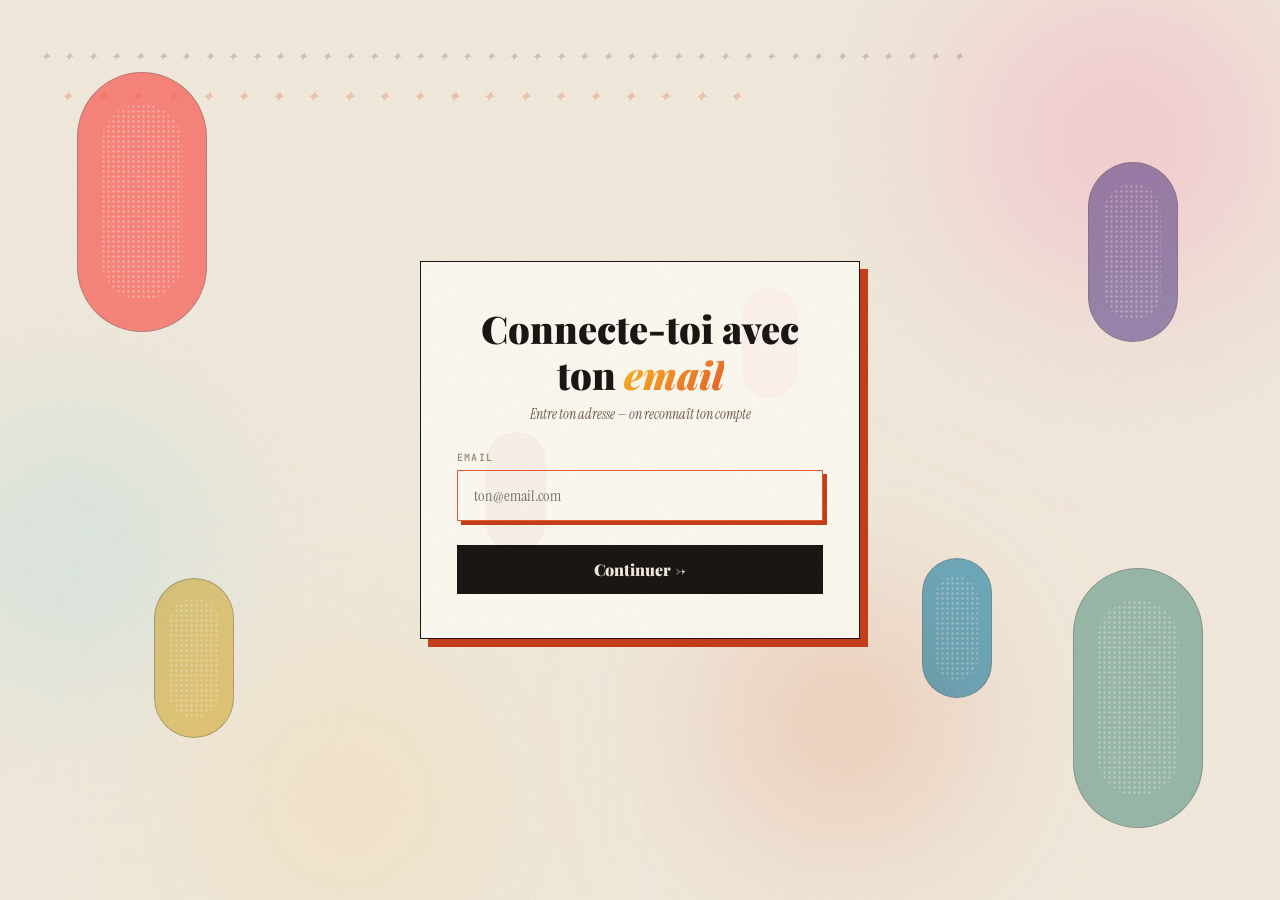
==== commit 54a95e87: "🔥 Rebuild complet: toutes les pages design + cosmos riche + dock + mobile nav" ====
--- a/index.html
+++ b/index.html
@@ -2,407 +2,430 @@
 <html lang="fr">
 <head>
 <meta charset="UTF-8">
-<meta name="viewport" content="width=device-width, initial-scale=1.0, viewport-fit=cover">
+<meta name="viewport" content="width=device-width,initial-scale=1,maximum-scale=1,viewport-fit=cover">
 <title>Tracking · Djibril</title>
-<link rel="stylesheet" href="forge.css">
+<link rel="preconnect" href="https://fonts.googleapis.com">
+<link rel="preconnect" href="https://fonts.gstatic.com" crossorigin>
+<link href="https://fonts.googleapis.com/css2?family=Instrument+Serif:ital@0;1&family=Playfair+Display:wght@400;700;900&family=JetBrains+Mono:wght@400;500;600&family=Inter:wght@400;500;600;700&display=swap" rel="stylesheet">
 <style>
-/* === COSMOS ANIMATIONS === */
-.cosmos{position:fixed;top:0;left:0;width:100%;height:100%;pointer-events:none;z-index:0;overflow:hidden}
-.cosmos .particle{position:absolute;border-radius:50%;animation:float-up linear infinite;opacity:0}
-.cosmos .star{position:absolute;width:2px;height:2px;background:#fff;border-radius:50%;animation:twinkle 3s ease-in-out infinite}
-.cosmos .shooting{position:absolute;width:80px;height:1px;background:linear-gradient(90deg,transparent,rgba(232,93,44,0.6),transparent);animation:shoot 4s linear infinite;opacity:0}
-@keyframes float-up{0%{transform:translateY(100vh) scale(0);opacity:0}10%{opacity:1}90%{opacity:0.6}100%{transform:translateY(-10vh) scale(1);opacity:0}}
-@keyframes twinkle{0%,100%{opacity:0.2}50%{opacity:1}}
-@keyframes shoot{0%{transform:translateX(-100px) translateY(0);opacity:0}5%{opacity:1}15%{transform:translateX(calc(100vw+100px)) translateY(-20px);opacity:0}100%{opacity:0}}
-
-/* === LOGIN === */
-.login-wrapper{min-height:100vh;display:flex;align-items:center;justify-content:center;position:relative;z-index:1;padding:16px}
-.login-card{background:var(--paper-soft);border:1px solid var(--line-strong);border-radius:var(--r-lg);padding:40px 32px;width:100%;max-width:420px;box-shadow:var(--shadow-2);text-align:center;position:relative;z-index:1}
-.login-card h1{font-family:var(--font-display);font-size:clamp(24px,4vw,36px);color:var(--ink);margin-bottom:8px;letter-spacing:-0.5px}
+/* ═══════════════════ DESIGN TOKENS ═══════════════════ */
+:root{
+  --paper:#f3ecdf;--paper-2:#e9e0cf;--paper-soft:#faf6ee;
+  --ink:#1a1614;--ink-2:#3a322c;--ink-3:#6e5a4a;--ink-4:#9b8975;
+  --ember:#e85d2c;--ember-deep:#c73e1a;--gold:#d4951a;--plum:#6b3a4f;
+  --blood:#b42837;--cyan:#4aa9c4;--jade:#1d8a6f;
+  --serif:'Instrument Serif',Georgia,serif;--display:'Playfair Display',Georgia,serif;
+  --mono:'JetBrains Mono',ui-monospace,monospace;--body:'Inter',system-ui,sans-serif;
+  --r-sm:6px;--r-md:10px;--r-lg:16px;--r-pill:999px;
+  --grad-ember:linear-gradient(135deg,#fbbf24,#e85d2c);
+  --grad-capsule:linear-gradient(135deg,#ff6bb0,#ffd684,#78d5e8);
+}
+*,*::before,*::after{box-sizing:border-box;margin:0;padding:0}
+html{scroll-behavior:smooth;-webkit-font-smoothing:antialiased}
+body{font-family:var(--body);font-size:15px;color:var(--ink-2);background:var(--paper);min-height:100vh;overflow-x:hidden;position:relative}
+::selection{background:var(--ember);color:var(--paper-soft)}
+
+/* ═══════════════════ COSMOS RICH ═══════════════════ */
+.cosmos{position:fixed;inset:0;z-index:0;pointer-events:none;overflow:hidden}
+.cosmos .orb{position:absolute;border-radius:50%;filter:blur(80px);opacity:.35;mix-blend-mode:multiply;animation:orb-float 24s ease-in-out infinite}
+.cosmos .orb.o1{width:520px;height:520px;top:-120px;right:-100px;background:radial-gradient(circle,#ff6bb0 0%,transparent 65%)}
+.cosmos .orb.o2{width:440px;height:440px;bottom:-120px;left:10%;background:radial-gradient(circle,#ffd684 0%,transparent 65%);animation-duration:28s;animation-delay:-6s}
+.cosmos .orb.o3{width:380px;height:380px;top:40%;left:-120px;background:radial-gradient(circle,#78d5e8 0%,transparent 65%);animation-duration:26s;animation-delay:-12s}
+.cosmos .orb.o4{width:360px;height:360px;top:60%;right:20%;background:radial-gradient(circle,#e85d2c 0%,transparent 65%);animation-duration:30s;animation-delay:-3s}
+@keyframes orb-float{0%,100%{transform:translate(0,0) scale(1)}33%{transform:translate(40px,-30px) scale(1.08)}66%{transform:translate(-30px,40px) scale(.95)}}
+
+/* Capsules offset */
+.cosmos .cap{position:absolute;border-radius:999px;border:1.5px solid rgba(26,22,20,.5);mix-blend-mode:multiply;opacity:.55;filter:saturate(1.5)}
+.cosmos .cap::after{content:"";position:absolute;inset:12% 18%;border-radius:999px;background-image:radial-gradient(circle,rgba(255,255,255,.3) 1px,transparent 1.5px);background-size:5px 5px;mix-blend-mode:screen}
+.cosmos .cap.c1{background:#C73E3A;width:130px;height:260px;top:8%;left:6%;animation:cap-f1 38s ease-in-out infinite}
+.cosmos .cap.c2{background:#4B3F72;width:90px;height:180px;top:18%;right:8%;animation:cap-f2 44s ease-in-out infinite -6s}
+.cosmos .cap.c3{background:#C8A951;width:80px;height:160px;bottom:18%;left:12%;animation:cap-f3 36s ease-in-out infinite -12s}
+.cosmos .cap.c4{background:#5E8B7E;width:130px;height:260px;bottom:8%;right:6%;animation:cap-f1 42s ease-in-out infinite -3s}
+.cosmos .cap.c5{background:#722F37;width:60px;height:120px;top:48%;left:38%;animation:cap-f2 30s ease-in-out infinite -14s}
+.cosmos .cap.c6{background:#1B6E8C;width:70px;height:140px;top:62%;left:72%;animation:cap-f3 40s ease-in-out infinite -8s}
+.cosmos .cap.c7{background:#B95174;width:55px;height:110px;top:32%;left:58%;animation:cap-f1 32s ease-in-out infinite -18s}
+@keyframes cap-f1{0%,100%{transform:translate3d(0,0,0) rotate(-15deg)}50%{transform:translate3d(40px,-60px,0) rotate(8deg)}}
+@keyframes cap-f2{0%,100%{transform:translate3d(0,0,0) rotate(25deg)}50%{transform:translate3d(-50px,70px,0) rotate(-18deg)}}
+@keyframes cap-f3{0%,100%{transform:translate3d(0,0,0) rotate(38deg)}50%{transform:translate3d(60px,-40px,0) rotate(-22deg)}}
+
+/* Typographic stars */
+.cosmos .stars{position:absolute;inset:0;font-family:var(--serif);font-style:italic;color:rgba(26,22,20,.18);letter-spacing:.4em;line-height:2.6;font-size:13px;padding:40px;white-space:pre-wrap;animation:twinkle 8s steps(8) infinite;user-select:none}
+.cosmos .stars.mid{color:rgba(232,93,44,.28);font-size:16px;letter-spacing:.6em;line-height:3.4;animation:twinkle 11s steps(6) infinite reverse;transform:translate(20px,30px)}
+@keyframes twinkle{0%,100%{opacity:1}25%{opacity:.4}50%{opacity:.8}75%{opacity:.3}}
+
+/* Shooting text */
+.cosmos .shoot{position:absolute;font-family:var(--serif);font-style:italic;font-size:48px;letter-spacing:-.03em;color:transparent;-webkit-text-stroke:1px rgba(232,93,44,.85);white-space:nowrap;opacity:0;transform:translate3d(110vw,0,0) skewX(-8deg);animation:fly 11s linear infinite}
+.cosmos .shoot::after{content:"";position:absolute;top:50%;left:100%;margin-left:8px;width:160px;height:1.5px;background:linear-gradient(90deg,rgba(232,93,44,.7),transparent);transform:translateY(-50%)}
+.cosmos .shoot.s1{top:18%;animation-duration:9s}
+.cosmos .shoot.s2{top:62%;animation-duration:11s;animation-delay:4s;-webkit-text-stroke-color:rgba(74,60,140,.85)}
+.cosmos .shoot.s3{top:82%;animation-duration:12s;animation-delay:8s;-webkit-text-stroke-color:rgba(212,149,26,.85)}
+@keyframes fly{0%{transform:translate3d(110vw,0,0) skewX(-8deg);opacity:0}10%{opacity:1}90%{opacity:1}100%{transform:translate3d(-50vw,0,0) skewX(-8deg);opacity:0}}
+
+.grain{position:fixed;inset:0;z-index:1000;pointer-events:none;mix-blend-mode:multiply;opacity:.06;background-image:url("data:image/svg+xml,%3Csvg xmlns='http://www.w3.org/2000/svg' width='240' height='240'%3E%3Cfilter id='n'%3E%3CfeTurbulence type='fractalNoise' baseFrequency='0.9' numOctaves='3' seed='5'/%3E%3CfeColorMatrix values='0 0 0 0 0.1 0 0 0 0 0.07 0 0 0 0 0.04 0 0 0 1 0'/%3E%3C/filter%3E%3Crect width='100%25' height='100%25' filter='url(%23n)'/%3E%3C/svg%3E")}
+
+@media(prefers-reduced-motion:reduce){.cosmos .orb,.cosmos .cap,.cosmos .shoot{animation:none}}
+
+/* ═══════════════════ LOGIN ═══════════════════ */
+.login-wrapper{min-height:100vh;display:flex;align-items:center;justify-content:center;position:relative;z-index:2;padding:24px}
+.login-card{background:rgba(255,252,245,.92);border:1.5px solid var(--ink);box-shadow:8px 8px 0 var(--ember-deep);padding:44px 36px;width:100%;max-width:440px;text-align:center;position:relative;z-index:2}
+.login-card h1{font-family:var(--display);font-weight:900;font-size:clamp(26px,4vw,38px);color:var(--ink);margin-bottom:8px;line-height:1.2}
 .login-card h1 em{font-style:italic;background:var(--grad-ember);-webkit-background-clip:text;-webkit-text-fill-color:transparent}
-.login-card p.sub{color:var(--ink-3);font-size:13px;margin-bottom:28px}
-.login-card p.sub2{color:var(--ink-4);font-size:11px;margin-top:8px}
+.login-card .sub{font-family:var(--serif);font-style:italic;font-size:14px;color:var(--ink-3);margin-bottom:28px}
 .field{margin-bottom:16px;text-align:left}
-.field label{display:block;font-size:11px;font-weight:600;color:var(--ink-3);text-transform:uppercase;letter-spacing:0.5px;margin-bottom:6px}
-.field input{width:100%;padding:13px 16px;border:1px solid var(--line-strong);border-radius:var(--r-sm);font-size:16px;font-family:var(--font-body);background:var(--paper);color:var(--ink);outline:none;transition:border .2s;-webkit-appearance:none}
-.field input:focus{border-color:var(--ember);box-shadow:0 0 0 3px var(--ember-soft)}
-.btn-enter{width:100%;padding:14px;background:var(--grad-ember);color:#fff;border:none;border-radius:var(--r-sm);font-size:16px;font-weight:600;cursor:pointer;transition:transform .15s,box-shadow .15s;margin-top:8px}
-.btn-enter:hover{transform:translateY(-1px);box-shadow:var(--shadow-glow)}
-.btn-enter:disabled{opacity:0.6;cursor:not-allowed;transform:none}
-.error-msg{background:var(--blood-soft);color:var(--blood);padding:12px;border-radius:var(--r-sm);font-size:13px;margin-bottom:16px}
-.success-msg{background:rgba(39,166,68,0.1);color:#27a644;padding:12px;border-radius:var(--r-sm);font-size:14px;margin-bottom:16px;text-align:center}
-#name-fields{display:none;animation:fadeIn 0.3s ease}
+.field label{display:block;font-family:var(--mono);font-size:10px;font-weight:600;color:var(--ink-4);text-transform:uppercase;letter-spacing:.12em;margin-bottom:6px}
+.field input{width:100%;padding:14px 16px;border:1.5px solid var(--ink);font-family:var(--serif);font-size:16px;background:transparent;color:var(--ink);outline:none;-webkit-appearance:none;border-radius:0}
+.field input:focus{border-color:var(--ember);box-shadow:4px 4px 0 var(--ember-deep)}
+.btn-enter{width:100%;padding:14px;background:var(--ink);color:var(--paper);border:none;font-family:var(--display);font-weight:900;font-size:16px;cursor:pointer;transition:all .15s;margin-top:8px}
+.btn-enter:hover{transform:translate(-2px,-2px);box-shadow:4px 4px 0 var(--ember-deep)}
+.btn-enter:disabled{opacity:.5;cursor:not-allowed;transform:none}
+.error-msg{background:rgba(185,28,28,.1);color:var(--blood);padding:12px;font-size:13px;margin-bottom:16px;border:1px solid var(--blood)}
+.success-msg{background:rgba(39,166,68,.1);color:#27a644;padding:12px;font-size:14px;margin-bottom:16px;text-align:center;border:1px solid #27a644}
+#name-fields{display:none;animation:fadeIn .3s ease}
 @keyframes fadeIn{from{opacity:0;transform:translateY(-8px)}to{opacity:1;transform:translateY(0)}}
 
-/* === APP LAYOUT === */
-.app{position:relative;z-index:1;min-height:100vh;background:transparent;padding-bottom:80px}
-.app-header{display:flex;align-items:center;justify-content:space-between;padding:14px 16px;border-bottom:1px solid var(--line);background:rgba(246,241,232,0.92);backdrop-filter:blur(14px);-webkit-backdrop-filter:blur(14px);position:sticky;top:0;z-index:50}
-.app-brand{font-family:var(--font-display);font-size:18px;font-weight:700;color:var(--ink);letter-spacing:-0.3px}
-.user-chip{display:flex;align-items:center;gap:8px;font-size:13px;color:var(--ink-2);cursor:pointer;padding:6px 12px;border-radius:var(--r-pill);background:var(--ember-soft);border:none;font-family:var(--font-body)}
-.app-main{max-width:680px;margin:0 auto;padding:20px 16px}
-
-/* === PAGE ID === */
-.page-id{font-family:var(--font-serif);font-size:clamp(32px,5vw,56px);font-style:italic;color:var(--ink);margin-bottom:6px}
-.page-id em{color:var(--ember)}
-.today-date{font-size:13px;color:var(--ink-3);margin-bottom:24px}
-
-/* === CARD TODAY === */
-.card-today{background:var(--paper-soft);border:2px solid var(--ember);border-radius:var(--r-lg);padding:24px 20px;box-shadow:var(--shadow-2)}
-.badge-pulse{display:inline-flex;align-items:center;gap:8px;background:var(--ember-soft);color:var(--ember);padding:5px 14px;border-radius:var(--r-pill);font-size:12px;font-weight:600;margin-bottom:16px}
-.badge-pulse::before{content:'';width:7px;height:7px;border-radius:50%;background:var(--ember);animation:pulse-dot 1.5s ease-in-out infinite;flex-shrink:0}
-@keyframes pulse-dot{0%,100%{opacity:1}50%{opacity:.3}}
-.card-today h2{font-family:var(--font-display);font-size:20px;color:var(--ink);margin-bottom:20px}
-.date-nav{display:flex;align-items:center;gap:12px;margin-top:8px}
-.date-nav button{background:var(--paper);border:1px solid var(--line-strong);border-radius:var(--r-sm);padding:8px 12px;cursor:pointer;font-size:14px;color:var(--ink-2);transition:all .2s}
-.date-nav button:hover{background:var(--paper-deep)}
-.date-nav .date-display{font-family:var(--font-mono);font-size:14px;font-weight:600;color:var(--ink);min-width:100px;text-align:center}
-.date-nav .today-btn{background:var(--ember-soft);color:var(--ember);border-color:var(--ember);font-weight:600}
-
-.field-row{display:grid;grid-template-columns:1fr 1fr;gap:12px;margin-bottom:12px}
+/* ═══════════════════ SIDEBAR DOCK ═══════════════════ */
+.dock{position:fixed;right:16px;top:50%;transform:translateY(-50%);z-index:200;display:flex;flex-direction:column;gap:4px}
+.dock-pill{display:flex;align-items:center;gap:10px;padding:10px 14px;border-radius:var(--r-pill);cursor:pointer;transition:all .25s;color:var(--ink-3);font-family:var(--mono);font-size:11px;font-weight:500;letter-spacing:.04em;white-space:nowrap;text-decoration:none;position:relative;background:rgba(243,236,223,.88);backdrop-filter:blur(12px);-webkit-backdrop-filter:blur(12px);border:1px solid rgba(26,22,20,.1)}
+.dock-pill:hover{background:var(--ink);color:var(--paper);transform:translateX(-4px)}
+.dock-pill.active{background:var(--ink);color:var(--paper);box-shadow:0 4px 20px rgba(26,22,20,.25)}
+.dock-pill .pill-icon{font-size:16px;line-height:1}
+.dock-pill .pill-dot{width:5px;height:5px;border-radius:50%;background:var(--ember);opacity:0;margin-left:auto}
+.dock-pill.active .pill-dot{opacity:1}
+@media(max-width:860px){
+  .dock{display:none}
+}
+
+/* ═══════════════════ APP LAYOUT ═══════════════════ */
+.app{position:relative;z-index:1;min-height:100vh;padding-bottom:100px;padding-top:14px}
+.app-header{display:flex;align-items:center;justify-content:space-between;padding:12px 20px;position:sticky;top:0;z-index:150;background:rgba(243,236,223,.9);backdrop-filter:blur(14px);-webkit-backdrop-filter:blur(14px);border-bottom:1px solid rgba(26,22,20,.08)}
+.app-brand{font-family:var(--display);font-weight:900;font-size:18px;color:var(--ink);letter-spacing:-.02em}
+.user-chip{display:flex;align-items:center;gap:8px;font-size:12px;color:var(--ink-2);cursor:pointer;padding:6px 14px;border-radius:var(--r-pill);background:rgba(232,93,44,.08);border:none;font-family:var(--body)}
+.app-main{max-width:780px;margin:0 auto;padding:24px 20px}
+
+/* ═══════════════════ PAGE IDENTITY ═══════════════════ */
+.page-id{display:flex;justify-content:space-between;align-items:flex-start;margin-bottom:20px;flex-wrap:wrap;gap:12px}
+.page-id h1{font-family:var(--display);font-weight:900;font-size:clamp(36px,5vw,56px);color:var(--ink);line-height:1.1;letter-spacing:-.02em}
+.page-id h1 em{font-style:italic;color:var(--ember)}
+.page-id .date-block{text-align:right;font-family:var(--serif);font-style:italic}
+.page-id .date-block .d-day{font-size:13px;color:var(--ink-4);text-transform:uppercase;letter-spacing:.08em}
+.page-id .date-block .d-num{font-size:clamp(40px,6vw,64px);font-weight:700;color:var(--ink);line-height:1}
+.page-id .date-block .d-month{font-size:14px;color:var(--ink-3)}
+
+/* ═══════════════════ SECTIONS ═══════════════════ */
+.section{display:none}
+.section.active{display:block;animation:fadeIn .3s ease}
+
+/* ═══════════════════ KPI ROW ═══════════════════ */
+.kpi-row{display:grid;grid-template-columns:repeat(4,1fr);gap:10px;margin-bottom:20px}
+@media(max-width:600px){.kpi-row{grid-template-columns:repeat(2,1fr)}}
+.kpi-card{background:rgba(255,252,245,.85);border:1px solid rgba(26,22,20,.12);padding:14px;text-align:center}
+.kpi-card .kpi-num{font-family:var(--display);font-weight:900;font-size:24px;color:var(--ink);line-height:1}
+.kpi-card .kpi-label{font-family:var(--mono);font-size:9px;text-transform:uppercase;letter-spacing:.12em;color:var(--ink-4);margin-top:4px}
+.kpi-card .kpi-delta{font-size:11px;color:var(--jade);margin-top:2px}
+
+/* ═══════════════════ DAY GRID ═══════════════════ */
+.day-grid{display:grid;grid-template-columns:repeat(7,1fr);gap:4px;margin:16px 0}
+.day-cell{aspect-ratio:1;border:1px solid rgba(26,22,20,.15);display:flex;flex-direction:column;align-items:center;justify-content:center;font-family:var(--mono);font-size:10px;cursor:pointer;transition:all .15s;border-radius:var(--r-sm);position:relative}
+.day-cell:hover{transform:scale(1.05)}
+.day-cell .d-num{font-weight:600;font-size:13px}
+.day-cell .d-day{font-size:9px;opacity:.6}
+.day-filled{background:var(--ember);color:#fff;border-color:var(--ember)}
+.day-missed{background:rgba(26,22,20,.04);color:var(--ink-4)}
+.day-modified{background:var(--gold);color:#fff;border-color:var(--gold)}
+.day-modified::after{content:'M';position:absolute;top:2px;right:3px;font-size:7px;font-weight:700}
+.day-today{border:2px solid var(--ember)!important;box-shadow:0 0 0 2px rgba(232,93,44,.2)}
+.day-future{background:transparent;border-style:dashed;color:var(--ink-4)}
+
+/* ═══════════════════ FORMULA PILL ═══════════════════ */
+.formula-pill{display:flex;align-items:center;gap:6px;font-family:var(--mono);font-size:10px;color:var(--ink-4);flex-wrap:wrap}
+.formula-pill .fp{display:inline-block;padding:3px 10px;border-radius:var(--r-pill);font-weight:600;color:#fff;font-size:10px}
+.fp-calls{background:var(--ember)}
+.fp-dm{background:var(--plum)}
+.fp-vid{background:var(--cyan)}
+.fp-live{background:var(--blood)}
+
+/* ═══════════════════ CARD TODAY ═══════════════════ */
+.card-today{background:rgba(255,252,245,.85);border:2px solid var(--ember);padding:22px;margin-bottom:16px;border-radius:0}
+.card-today h3{font-family:var(--display);font-weight:900;font-size:18px;margin-bottom:16px;color:var(--ink)}
+.badge-pulse{display:inline-flex;align-items:center;gap:8px;background:rgba(232,93,44,.08);color:var(--ember);padding:5px 14px;border-radius:var(--r-pill);font-size:11px;font-weight:600;margin-bottom:14px;font-family:var(--mono);text-transform:uppercase;letter-spacing:.06em}
+.badge-pulse::before{content:'';width:7px;height:7px;border-radius:50%;background:var(--ember);animation:pulse 1.5s ease-in-out infinite}
+@keyframes pulse{0%,100%{opacity:1}50%{opacity:.3}}
+
+.field-row{display:grid;grid-template-columns:1fr 1fr;gap:12px;margin-bottom:10px}
 @media(max-width:400px){.field-row{grid-template-columns:1fr}}
-.field-row .field input{text-align:center;font-size:18px;font-weight:600}
-
-/* === LIVE TOGGLE FIX === */
-.live-toggle{display:flex;align-items:center;gap:10px;margin:16px 0 24px}
-.live-toggle .live-label{font-weight:600;font-size:14px;color:var(--ink-2);display:flex;align-items:center;gap:6px}
+.field-row .field input{text-align:center;font-size:18px;font-weight:600;font-family:var(--mono)}
+
+/* Live toggle */
+.live-toggle{display:flex;align-items:center;gap:10px;margin:16px 0 20px}
+.live-toggle .live-label{font-weight:600;font-size:13px;color:var(--ink-2);display:flex;align-items:center;gap:6px;font-family:var(--mono);text-transform:uppercase;letter-spacing:.08em}
 .live-toggle .live-icon{width:10px;height:10px;border-radius:50%;background:var(--ink-4);transition:all .3s}
-.live-toggle .live-icon.active{background:#ff3b30;box-shadow:0 0 8px rgba(255,59,48,0.6);animation:pulse-dot 1s ease-in-out infinite}
-.live-toggle button{padding:10px 22px;border-radius:var(--r-pill);border:2px solid var(--line-strong);background:var(--paper);color:var(--ink-3);cursor:pointer;font-weight:600;font-size:14px;transition:all .2s;min-width:60px}
+.live-toggle .live-icon.active{background:#ff3b30;box-shadow:0 0 8px rgba(255,59,48,.6);animation:pulse 1s ease-in-out infinite}
+.live-toggle button{padding:10px 22px;border-radius:var(--r-pill);border:1.5px solid var(--ink);background:transparent;color:var(--ink-3);cursor:pointer;font-weight:600;font-size:13px;transition:all .2s;min-width:60px;font-family:var(--mono)}
 .live-toggle button.active{background:var(--blood);border-color:var(--blood);color:#fff}
-.btn-save{width:100%;padding:14px;background:var(--grad-ember);color:#fff;border:none;border-radius:var(--r-sm);font-size:16px;font-weight:600;cursor:pointer}
-.btn-save:disabled{opacity:0.5;cursor:not-allowed}
-
-/* === RECAP === */
-.recap{margin-top:28px}
-.recap h3{font-family:var(--font-display);font-size:18px;color:var(--ink);margin-bottom:12px}
-.recap-row{display:flex;justify-content:space-between;align-items:center;padding:8px 0;border-bottom:1px solid var(--line);font-size:14px}
-.recap-label{font-weight:500;color:var(--ink-2)}
+.btn-save{width:100%;padding:14px;background:var(--ink);color:var(--paper);border:none;font-family:var(--display);font-weight:900;font-size:15px;cursor:pointer;transition:all .15s}
+.btn-save:hover{transform:translateY(-2px);box-shadow:0 4px 12px rgba(26,22,20,.2)}
+.btn-save:disabled{opacity:.4;cursor:not-allowed;transform:none}
+
+/* ═══════════════════ RECAP ═══════════════════ */
+.recap{margin:20px 0;padding:18px;background:rgba(255,252,245,.6);border:1px solid rgba(26,22,20,.08)}
+.recap h4{font-family:var(--display);font-weight:900;font-size:16px;margin-bottom:10px;color:var(--ink)}
+.recap-row{display:flex;justify-content:space-between;align-items:center;padding:6px 0;border-bottom:1px solid rgba(26,22,20,.06);font-size:13px}
+.recap-label{color:var(--ink-3)}
 .recap-value{font-weight:700;color:var(--ink)}
-.recap-points{margin-top:14px;text-align:right;font-family:var(--font-display);font-size:36px;font-weight:700;color:var(--ember)}
-
-/* === HISTORY === */
-.history-section{margin-top:36px}
-.history-section h3{font-family:var(--font-display);font-size:18px;color:var(--ink);margin-bottom:12px}
-.history-table{width:100%;border-collapse:collapse;font-size:12px}
-.history-table th{text-align:left;padding:8px 10px;font-size:10px;font-weight:600;color:var(--ink-4);text-transform:uppercase;border-bottom:1px solid var(--line-strong);background:var(--paper-soft)}
-.history-table td{padding:8px 10px;border-bottom:1px solid var(--line)}
+.recap-total{text-align:right;font-family:var(--display);font-weight:900;font-size:36px;color:var(--ember);margin-top:10px}
+
+/* ═══════════════════ LEADERBOARD ═══════════════════ */
+.podium{display:flex;justify-content:center;align-items:flex-end;gap:12px;margin:24px 0;min-height:180px}
+.podium-spot{text-align:center;width:100px}
+.podium-spot .p-avatar{width:64px;height:64px;border-radius:50%;margin:0 auto 8px;display:flex;align-items:center;justify-content:center;font-family:var(--display);font-weight:900;font-size:24px;color:#fff}
+.podium-spot .p-bar{width:100%;border-radius:var(--r-sm) var(--r-sm) 0 0;transition:height .8s ease}
+.podium-spot .p-name{font-weight:700;font-size:13px;margin-top:4px}
+.podium-spot .p-pts{font-family:var(--mono);font-size:11px;color:var(--ink-4)}
+.p-spot1 .p-bar{height:120px;background:var(--grad-ember)}
+.p-spot1 .p-avatar{background:var(--grad-capsule);width:80px;height:80px;font-size:30px}
+.p-spot2 .p-bar{height:90px;background:linear-gradient(135deg,#d4d4d4,#a0a0a0)}
+.p-spot3 .p-bar{height:70px;background:linear-gradient(135deg,#cd7f32,#a0522d)}
+
+/* ═══════════════════ BIBLIO ═══════════════════ */
+.search-hero{background:rgba(255,252,245,.92);border:2px solid var(--ink);box-shadow:6px 6px 0 var(--ember-deep);padding:18px 20px;margin-bottom:22px}
+.search-hero input{font-family:var(--serif);font-style:italic;font-size:clamp(1rem,2.4vw,1.3rem);background:transparent;border:none;outline:none;width:100%;color:var(--ink)}
+.search-hero input::placeholder{color:rgba(58,50,44,.4)}
+.tag-cloud{display:flex;flex-wrap:wrap;gap:8px;margin-bottom:20px;padding:14px;background:rgba(255,252,245,.5);border:1px dashed rgba(26,22,20,.3)}
+.tag{font-family:var(--mono);font-size:11px;letter-spacing:.06em;padding:6px 12px;cursor:pointer;background:rgba(26,22,20,.06);color:var(--ink-2);border:1px solid transparent;transition:.15s}
+.tag:hover,.tag.on{background:var(--ember-deep);color:var(--paper);transform:translateY(-1px)}
+.rcard{background:rgba(255,252,245,.92);border:1.5px solid var(--ink);padding:16px 18px;margin-bottom:10px;transition:all .15s}
+.rcard:hover{transform:translate(-2px,-2px);box-shadow:4px 4px 0 var(--ember-deep)}
+.rcard h4{font-family:var(--display);font-weight:900;font-size:16px;margin-bottom:4px;color:var(--ink)}
+.rcard p{font-size:13px;color:var(--ink-3);margin-bottom:8px}
+.rcard .rtag{display:inline-block;padding:2px 10px;font-family:var(--mono);font-size:9px;letter-spacing:.08em;text-transform:uppercase;margin-right:6px;border:1px solid rgba(26,22,20,.2)}
+.rtag.video{color:var(--ember);border-color:var(--ember)}
+.rtag.article{color:var(--plum);border-color:var(--plum)}
+.rtag.outil{color:var(--cyan);border-color:var(--cyan)}
+
+/* ═══════════════════ CONSOLE / QUESTIONS ═══════════════════ */
+.counter-bar{display:flex;gap:8px;margin-bottom:18px;flex-wrap:wrap}
+.counter{flex:1;min-width:100px;background:rgba(255,252,245,.85);border:1.5px solid var(--ink);padding:10px 12px}
+.counter b{font-family:var(--display);font-weight:900;font-size:1.6rem;display:block;line-height:1}
+.counter span{font-family:var(--mono);font-size:9px;letter-spacing:.14em;text-transform:uppercase;color:var(--ink-4)}
+.qcard{background:rgba(255,252,245,.92);border:1.5px solid var(--ink);padding:14px 16px;margin-bottom:8px;cursor:pointer;transition:all .15s;display:flex;gap:12px;align-items:flex-start}
+.qcard:hover{transform:translate(-2px,-2px);box-shadow:4px 4px 0 var(--ember-deep)}
+.qcard .q-av{width:42px;height:42px;border-radius:50%;background:var(--ink);color:var(--paper);font-family:var(--display);font-weight:900;font-size:1rem;display:flex;align-items:center;justify-content:center;flex-shrink:0}
+.qcard .q-body{flex:1}
+.qcard .q-name{font-weight:700;font-size:13px;margin-bottom:2px}
+.qcard .q-text{font-size:12px;color:var(--ink-3)}
+.qcard .q-meta{font-family:var(--mono);font-size:9px;color:var(--ink-4);margin-top:4px}
+
+/* ═══════════════════ BOTTOM NAV (mobile) ═══════════════════ */
+.bottom-nav{display:none;position:fixed;bottom:0;left:0;right:0;z-index:200;background:rgba(243,236,223,.95);backdrop-filter:blur(20px);-webkit-backdrop-filter:blur(20px);border-top:1px solid rgba(26,22,20,.1);padding:6px 0 env(safe-area-inset-bottom,6px);justify-content:space-around}
+.bottom-nav .nav-item{display:flex;flex-direction:column;align-items:center;gap:2px;padding:6px 8px;border:none;background:none;cursor:pointer;color:var(--ink-4);font-family:var(--mono);font-size:9px;letter-spacing:.04em;min-width:52px;transition:all .15s}
+.bottom-nav .nav-item .nav-icon{font-size:18px;line-height:1}
+.bottom-nav .nav-item.active{color:var(--ember)}
+.bottom-nav .nav-item .nav-dot{width:3px;height:3px;border-radius:50%;background:var(--ember);opacity:0}
+.bottom-nav .nav-item.active .nav-dot{opacity:1}
+@media(max-width:860px){.bottom-nav{display:flex}}
+
+/* ═══════════════════ TABLE ═══════════════════ */
+table{width:100%;border-collapse:collapse;margin:12px 0}
+th{text-align:left;padding:8px 10px;font-family:var(--mono);font-size:9px;text-transform:uppercase;letter-spacing:.1em;color:var(--ink-4);border-bottom:1px solid rgba(26,22,20,.15)}
+td{padding:10px;border-bottom:1px solid rgba(26,22,20,.06);font-size:13px}
+tr:hover td{background:rgba(232,93,44,.04)}
+.empty-state{text-align:center;padding:48px 16px;color:var(--ink-4);font-family:var(--serif);font-style:italic;font-size:15px}
+
+/* ═══════════════════ ASK BOX ═══════════════════ */
+.ask-box{background:rgba(255,252,245,.85);border:1.5px solid var(--ink);padding:16px;margin-bottom:16px}
+.ask-box textarea{width:100%;padding:12px;border:1px solid rgba(26,22,20,.15);font-family:var(--serif);font-size:14px;resize:vertical;min-height:80px;background:transparent;color:var(--ink);border-radius:0}
+.ask-box textarea:focus{outline:none;border-color:var(--ember)}
+
+/* History table */
+.history-table{width:100%;border-collapse:collapse;font-size:11px}
+.history-table th{font-size:9px}
+.history-table td{padding:6px 8px;font-size:11px}
 @media(max-width:500px){.history-table th:nth-child(5),.history-table td:nth-child(5),.history-table th:nth-child(6),.history-table td:nth-child(6){display:none}}
 
-/* === BOTTOM NAV === */
-.bottom-nav{position:fixed;bottom:0;left:0;right:0;display:flex;justify-content:space-around;align-items:center;background:rgba(246,241,232,0.96);backdrop-filter:blur(20px);-webkit-backdrop-filter:blur(20px);border-top:1px solid var(--line);padding:8px 0 env(safe-area-inset-bottom,8px);z-index:100}
-.nav-item{display:flex;flex-direction:column;align-items:center;gap:4px;padding:6px 12px;border:none;background:none;cursor:pointer;color:var(--ink-4);font-size:10px;font-weight:500;transition:all .2s;border-radius:var(--r-sm);min-width:56px}
-.nav-item .nav-icon{font-size:20px;line-height:1}
-.nav-item.active{color:var(--ember)}
-.nav-item:active{transform:scale(0.95)}
-.nav-item .nav-dot{width:4px;height:4px;border-radius:50%;background:var(--ember);opacity:0;transition:opacity .2s}
-.nav-item.active .nav-dot{opacity:1}
-
-/* === SECTIONS === */
-.section{display:none;animation:fadeIn 0.3s ease}
-.section.active{display:block}
-
-/* === BIBLIOTHEQUE === */
-.lib-card{background:var(--paper-soft);border:1px solid var(--line);border-radius:var(--r-md);padding:16px;margin-bottom:12px}
-.lib-card h4{font-family:var(--font-display);font-size:15px;color:var(--ink);margin-bottom:4px}
-.lib-card p{font-size:13px;color:var(--ink-3);margin-bottom:8px}
-.lib-card .lib-tag{display:inline-block;padding:2px 10px;border-radius:var(--r-pill);font-size:10px;font-weight:600;margin-right:6px}
-.lib-tag.video{background:rgba(232,93,44,0.1);color:var(--ember)}
-.lib-tag.article{background:rgba(107,58,79,0.1);color:var(--plum)}
-.lib-tag.outil{background:rgba(44,62,80,0.1);color:var(--ink-blue)}
-
-/* === QUESTIONS === */
-.question-card{background:var(--paper-soft);border:1px solid var(--line);border-radius:var(--r-md);padding:16px;margin-bottom:12px}
-.question-card .q-header{display:flex;justify-content:space-between;align-items:center;margin-bottom:8px}
-.question-card .q-date{font-size:11px;color:var(--ink-4)}
-.question-card .q-status{font-size:11px;font-weight:600;padding:2px 10px;border-radius:var(--r-pill)}
-.q-status.answered{background:rgba(39,166,68,0.1);color:#27a644}
-.q-status.pending{background:var(--ember-soft);color:var(--ember)}
-.ask-box{background:var(--paper-soft);border:1px solid var(--line);border-radius:var(--r-md);padding:16px;margin-bottom:16px}
-.ask-box textarea{width:100%;padding:12px;border:1px solid var(--line-strong);border-radius:var(--r-sm);font-family:var(--font-body);font-size:14px;resize:vertical;min-height:80px;background:var(--paper);color:var(--ink)}
-
-/* === STATS === */
-.stats-grid{display:grid;grid-template-columns:repeat(2,1fr);gap:12px;margin-bottom:16px}
-.stat-card{background:var(--paper-soft);border:1px solid var(--line);border-radius:var(--r-md);padding:16px;text-align:center}
-.stat-card .stat-num{font-family:var(--font-display);font-size:24px;font-weight:700;color:var(--ink)}
-.stat-card .stat-label{font-size:10px;color:var(--ink-4);text-transform:uppercase;margin-top:4px}
-.stat-bar{display:flex;align-items:center;gap:8px;margin:6px 0}
-.stat-bar .bar-label{font-size:12px;color:var(--ink-2);width:80px;text-align:right}
-.stat-bar .bar-track{flex:1;height:6px;background:var(--line);border-radius:3px;overflow:hidden}
-.stat-bar .bar-fill{height:100%;background:var(--grad-ember);border-radius:3px;transition:width 0.5s ease}
-.stat-bar .bar-val{font-size:12px;font-weight:600;color:var(--ink);width:40px}
-
-/* === PAGE INTERNE (non-fiche) === */
-.page-section{margin-bottom:40px}
-.empty-state{text-align:center;padding:32px 16px;color:var(--ink-4);font-size:14px}
-
-/* === MOBILE (already mobile-first above) === */
-@media(min-width:768px){
-  .app-main{padding:40px 24px}
-  .bottom-nav{max-width:680px;left:50%;transform:translateX(-50%);border-radius:var(--r-lg) var(--r-lg) 0 0}
-}
+.date-nav{display:flex;align-items:center;gap:10px;margin:8px 0 16px}
+.date-nav button{background:transparent;border:1px solid rgba(26,22,20,.2);padding:6px 12px;font-family:var(--mono);font-size:11px;cursor:pointer;color:var(--ink-3);border-radius:var(--r-sm)}
+.date-nav button:hover{background:var(--ink);color:var(--paper)}
+.date-nav .today-btn{background:rgba(232,93,44,.08);color:var(--ember);border-color:var(--ember);font-weight:600}
+.date-nav .date-display{font-family:var(--serif);font-style:italic;font-size:16px;font-weight:700;color:var(--ink);min-width:120px;text-align:center}
+
+@media(min-width:861px){.app-main{padding-right:80px}}
 </style>
 </head>
 <body>
 
-<!-- COSMOS BACKGROUND -->
-<div class="cosmos" id="cosmos" aria-hidden="true"></div>
+<!-- COSMOS -->
+<div class="cosmos"><div class="orb o1"></div><div class="orb o2"></div><div class="orb o3"></div><div class="orb o4"></div><div class="cap c1"></div><div class="cap c2"></div><div class="cap c3"></div><div class="cap c4"></div><div class="cap c5"></div><div class="cap c6"></div><div class="cap c7"></div><div class="stars">✦ ✦ ✦ ✦ ✦ ✦ ✦ ✦ ✦ ✦ ✦ ✦ ✦ ✦ ✦ ✦ ✦ ✦ ✦ ✦ ✦ ✦ ✦ ✦ ✦ ✦ ✦ ✦ ✦ ✦ ✦ ✦ ✦ ✦ ✦ ✦ ✦ ✦ ✦ ✦</div><div class="stars mid">✦ ✦ ✦ ✦ ✦ ✦ ✦ ✦ ✦ ✦ ✦ ✦ ✦ ✦ ✦ ✦ ✦ ✦ ✦ ✦</div><div class="shoot s1">Ember</div><div class="shoot s2">Forge</div><div class="shoot s3">Cosmos</div></div>
+<div class="grain"></div>
 
 <div id="app"></div>
 
-<!-- BOTTOM NAV -->
+<!-- SIDEBAR DOCK (desktop) -->
+<nav class="dock" id="dock">
+  <button class="dock-pill active" data-page="fiche"><span class="pill-icon">◈</span>Fiche<span class="pill-dot"></span></button>
+  <button class="dock-pill" data-page="classement"><span class="pill-icon">✦</span>Classement<span class="pill-dot"></span></button>
+  <button class="dock-pill" data-page="biblio"><span class="pill-icon">◐</span>Bibliothèque<span class="pill-dot"></span></button>
+  <button class="dock-pill" data-page="zone"><span class="pill-icon">⟡</span>Ma Zone<span class="pill-dot"></span></button>
+  <button class="dock-pill" data-page="briefing"><span class="pill-icon">◳</span>Briefing<span class="pill-dot"></span></button>
+  <button class="dock-pill" data-page="console"><span class="pill-icon">⬡</span>Questions<span class="pill-dot"></span></button>
+</nav>
+
+<!-- BOTTOM NAV (mobile) -->
 <nav class="bottom-nav" id="bottom-nav" style="display:none">
-  <button class="nav-item active" data-page="fiche">
-    <span class="nav-icon">📋</span>Fiche
-    <span class="nav-dot"></span>
-  </button>
-  <button class="nav-item" data-page="biblio">
-    <span class="nav-icon">📚</span>Biblio
-    <span class="nav-dot"></span>
-  </button>
-  <button class="nav-item" data-page="questions">
-    <span class="nav-icon">💬</span>Questions
-    <span class="nav-dot"></span>
-  </button>
-  <button class="nav-item" data-page="stats">
-    <span class="nav-icon">📊</span>Stats
-    <span class="nav-dot"></span>
-  </button>
+  <button class="nav-item active" data-page="fiche"><span class="nav-icon">◈</span>Fiche<span class="nav-dot"></span></button>
+  <button class="nav-item" data-page="classement"><span class="nav-icon">✦</span>Class<span class="nav-dot"></span></button>
+  <button class="nav-item" data-page="biblio"><span class="nav-icon">◐</span>Biblio<span class="nav-dot"></span></button>
+  <button class="nav-item" data-page="zone"><span class="nav-icon">⟡</span>Zone<span class="nav-dot"></span></button>
+  <button class="nav-item" data-page="console"><span class="nav-icon">⬡</span>Quest<span class="nav-dot"></span></button>
 </nav>
 
 <script>
-// === COSMOS ANIMATIONS ===
-(function initCosmos(){
-  var c = document.getElementById('cosmos');
-  for(var i=0;i<20;i++){
-    var p=document.createElement('div');p.className='particle';
-    p.style.left=Math.random()*100+'%';p.style.animationDuration=(8+Math.random()*12)+'s';
-    p.style.animationDelay=Math.random()*10+'s';
-    p.style.width=(3+Math.random()*6)+'px';p.style.height=p.style.width;
-    var colors=['#e85d2c','#d4951a','#f4e4c1','#6b3a4f','#ff6bb0'];
-    p.style.background=colors[Math.floor(Math.random()*colors.length)];
-    c.appendChild(p);
-  }
-  for(var i=0;i<30;i++){
-    var s=document.createElement('div');s.className='star';
-    s.style.left=Math.random()*100+'%';s.style.top=Math.random()*100+'%';
-    s.style.animationDelay=Math.random()*3+'s';
-    s.style.width=(1+Math.random()*2)+'px';s.style.height=s.style.width;
-    c.appendChild(s);
-  }
-  for(var i=0;i<3;i++){
-    var sh=document.createElement('div');sh.className='shooting';
-    sh.style.top=(10+Math.random()*50)+'%';sh.style.animationDelay=(i*1.5)+'s';
-    c.appendChild(sh);
-  }
+var API='https://nbnbsljqtolzzuqnkyae.supabase.co/functions/v1/tracking-app/api';
+var currentUser=null,currentPage='fiche',selectedDate=new Date().toISOString().slice(0,10);
+
+// ═══════════════════ COSMOS TEXT ═══════════════════
+(function(){
+  var words=['FORGER','LE FEU','EMBER','COSMOS','BRAISE','AUDACE','FORCE','IMPACT','ÉCLAT','MOUVEMENT'];
+  var ss=document.querySelectorAll('.cosmos .shoot');
+  setInterval(function(){
+    ss.forEach(function(s){s.textContent=words[Math.floor(Math.random()*words.length)];});
+  },11000);
 })();
 
-// === STATE ===
-var API = 'https://nbnbsljqtolzzuqnkyae.supabase.co/functions/v1/tracking-app/api';
-var currentUser = null;
-var currentPage = 'fiche';
-var selectedDate = new Date().toISOString().slice(0,10);
-
-// === SMART LOGIN ===
+// ═══════════════════ SMART LOGIN ═══════════════════
 async function checkEmail(email){
-  email = email.toLowerCase().trim();
-  var res = await fetch(API+'/auth',{
-    method:'POST',headers:{'Content-Type':'application/json'},
-    body:JSON.stringify({email:email,firstName:'_CHECK_',lastName:'_CHECK_'})
-  });
-  if(!res.ok) return null;
-  return await res.json();
+  email=email.toLowerCase().trim();
+  var res=await fetch(API+'/auth',{method:'POST',headers:{'Content-Type':'application/json'},body:JSON.stringify({email:email,firstName:'_CHECK_',lastName:'_CHECK_'})});
+  if(!res.ok)return null;return await res.json();
 }
 
 async function login(email,firstName,lastName){
-  var res = await fetch(API+'/auth',{
-    method:'POST',headers:{'Content-Type':'application/json'},
-    body:JSON.stringify({email:email,firstName:firstName,lastName:lastName})
-  });
+  var res=await fetch(API+'/auth',{method:'POST',headers:{'Content-Type':'application/json'},body:JSON.stringify({email:email,firstName:firstName,lastName:lastName})});
   if(!res.ok){var err=await res.json();throw new Error(err.detail||err.error||'Erreur');}
   var data=await res.json();
-  localStorage.setItem('dj_token',data.token);
-  localStorage.setItem('dj_user',JSON.stringify(data.student));
-  currentUser=data.student;
-  render();
-}
-
-function logout(){
-  localStorage.removeItem('dj_token');localStorage.removeItem('dj_user');
-  currentUser=null;render();
-}
+  localStorage.setItem('dj_token',data.token);localStorage.setItem('dj_user',JSON.stringify(data.student));
+  currentUser=data.student;render();
+}
+
+function logout(){localStorage.removeItem('dj_token');localStorage.removeItem('dj_user');currentUser=null;render();}
 
 async function apiCall(method,path,body){
   var h={'Content-Type':'application/json','Authorization':'Bearer '+localStorage.getItem('dj_token')};
-  var opts={method:method,headers:h};
-  if(body)opts.body=JSON.stringify(body);
+  var opts={method:method,headers:h};if(body)opts.body=JSON.stringify(body);
   var res=await fetch(API+path,opts);
-  if(res.status===401){logout();return null;}
-  return res.json();
-}
-
-// === RENDER ===
+  if(res.status===401){logout();return null;}return res.json();
+}
+
+// ═══════════════════ RENDER ═══════════════════
 function render(){
   var root=document.getElementById('app');
   var nav=document.getElementById('bottom-nav');
-  if(!currentUser){nav.style.display='none';root.innerHTML=renderLogin();bindLoginEvents();}
-  else{nav.style.display='flex';root.innerHTML=renderApp();bindAppEvents();loadCurrentSection();}
-}
-
-// === SMART LOGIN UI ===
+  var dock=document.getElementById('dock');
+  if(!currentUser){
+    nav.style.display='none';if(dock)dock.style.display='none';
+    root.innerHTML=renderLogin();bindLoginEvents();
+  }else{
+    if(dock)dock.style.display=window.innerWidth>860?'flex':'none';
+    nav.style.display=window.innerWidth>860?'none':'flex';
+    root.innerHTML=renderApp();bindAppEvents();loadCurrentPage();
+  }
+}
+
 function renderLogin(){
-  var savedEmail=localStorage.getItem('dj_saved_email')||'';
+  var saved=localStorage.getItem('dj_saved_email')||'';
   return '<div class="login-wrapper"><div class="login-card">'+
     '<h1>Connecte-toi avec ton <em>email</em></h1>'+
-    '<p class="sub">Entre ton adresse mail — on reconnaît ton compte automatiquement</p>'+
-    '<div id="login-error"></div>'+
-    '<div id="login-msg" style="display:none;text-align:center;padding:8px;margin-bottom:8px;font-size:13px;border-radius:var(--r-sm)"></div>'+
-    '<div class="field"><label>Email</label><input type="email" id="login-email" placeholder="ton@email.com" autocomplete="email" autofocus value="'+escAttr(savedEmail)+'"></div>'+
-    '<div id="name-fields">'+
-      '<div class="field"><label>Prénom</label><input type="text" id="login-name" placeholder="Jean" autocomplete="given-name"></div>'+
-      '<div class="field"><label>Nom</label><input type="text" id="login-last" placeholder="Dupont" autocomplete="family-name"></div>'+
-    '</div>'+
+    '<p class="sub">Entre ton adresse — on reconnaît ton compte</p>'+
+    '<div id="login-error"></div><div id="login-msg" style="display:none;text-align:center;padding:8px;margin-bottom:8px;font-size:13px"></div>'+
+    '<div class="field"><label>Email</label><input type="email" id="login-email" placeholder="ton@email.com" autocomplete="email" autofocus value="'+escAttr(saved)+'"></div>'+
+    '<div id="name-fields"><div class="field"><label>Prénom</label><input type="text" id="login-name" placeholder="Jean" autocomplete="given-name"></div><div class="field"><label>Nom</label><input type="text" id="login-last" placeholder="Dupont" autocomplete="family-name"></div></div>'+
     '<button class="btn-enter" id="btn-login">Continuer →</button>'+
-    '<p class="sub2" id="login-hint">Première fois ? Ton compte sera créé</p>'+
   '</div></div>';
 }
 
 function bindLoginEvents(){
   var emailField=document.getElementById('login-email');
   var nameFields=document.getElementById('name-fields');
-  var hint=document.getElementById('login-hint');
   var msg=document.getElementById('login-msg');
   var checking=false;
 
-  // Check email on blur
   emailField.addEventListener('blur',async function(){
-    var email=emailField.value.trim();
-    if(!email||checking)return;
-    checking=true;
+    var email=emailField.value.trim();if(!email||checking)return;checking=true;
     try{
       var data=await checkEmail(email);
-      if(data&&data.student){
-        // Returning user - hide name fields, show welcome
-        nameFields.style.display='none';
-        msg.style.display='block';
-        msg.style.background='rgba(39,166,68,0.1)';
-        msg.style.color='#27a644';
-        msg.textContent='👋 Re-bonjour '+data.student.first_name+' ! Clique pour entrer';
-        hint.textContent='Tu es déjà inscrit — connecte-toi directement';
-        document.getElementById('btn-login').textContent='Entrer →';
-      }else{
-        // New user
-        nameFields.style.display='block';
-        msg.style.display='block';
-        msg.style.background='var(--ember-soft)';
-        msg.style.color='var(--ember)';
-        msg.textContent='✨ Nouveau ! Remplis ton prénom et ton nom';
-        hint.textContent='Première connexion — ton compte sera créé';
-        document.getElementById('btn-login').textContent='Créer mon compte →';
-      }
-    }catch(e){
-      nameFields.style.display='block';
-      hint.textContent='Première connexion ? Ton compte sera créé';
-    }
-    checking=false;
+      if(data&&data.student){nameFields.style.display='none';msg.style.display='block';msg.style.background='rgba(39,166,68,.1)';msg.style.color='#27a644';msg.textContent='👋 Re-bonjour '+data.student.first_name+' ! Clique pour entrer';}
+      else{nameFields.style.display='block';msg.style.display='block';msg.style.background='rgba(232,93,44,.08)';msg.style.color='var(--ember)';msg.textContent='✨ Nouveau ! Remplis ton prénom et nom';}
+    }catch(e){nameFields.style.display='block';}checking=false;
   });
 
-  // Quick enter: if fields hidden, login directly on button click
   document.getElementById('btn-login').addEventListener('click',async function(){
-    var email=emailField.value.trim();
-    if(!email)return;
+    var email=emailField.value.trim();if(!email)return;
     var name=document.getElementById('login-name')?document.getElementById('login-name').value.trim():'';
     var last=document.getElementById('login-last')?document.getElementById('login-last').value.trim():'';
-
-    // If name fields hidden, user is returning
-    if(nameFields.style.display==='none'||nameFields.offsetHeight===0){
-      name='_AUTO_';last='_AUTO_';
-    }
-    if(!name||!last){
-      nameFields.style.display='block';
-      document.getElementById('login-error').innerHTML='<div class="error-msg">Entre ton prénom et ton nom</div>';
-      return;
-    }
-
-    var btn=document.getElementById('btn-login');
-    btn.disabled=true;btn.textContent='Connexion...';
-    try{
-      localStorage.setItem('dj_saved_email',email);
-      await login(email,name,last);
-    }catch(e){
-      document.getElementById('login-error').innerHTML='<div class="error-msg">'+e.message+'</div>';
-      btn.disabled=false;btn.textContent='Continuer →';
-    }
+    if(nameFields.style.display==='none'||nameFields.offsetHeight===0){name='_AUTO_';last='_AUTO_';}
+    if(!name||!last){nameFields.style.display='block';document.getElementById('login-error').innerHTML='<div class="error-msg">Entre ton prénom et ton nom</div>';return;}
+    var btn=document.getElementById('btn-login');btn.disabled=true;btn.textContent='Connexion...';
+    try{localStorage.setItem('dj_saved_email',email);await login(email,name,last);}catch(e){document.getElementById('login-error').innerHTML='<div class="error-msg">'+e.message+'</div>';btn.disabled=false;btn.textContent='Continuer →';}
   });
-
-  // Enter key
-  emailField.addEventListener('keydown',function(e){
-    if(e.key==='Enter')document.getElementById('btn-login').click();
-  });
-}
-
-// === APP UI ===
+}
+
+// ═══════════════════ APP ═══════════════════
 function renderApp(){
   return '<div class="app">'+
-    '<header class="app-header">'+
-      '<div class="app-brand">Tracking</div>'+
-      '<button class="user-chip" id="btn-logout">'+esc(currentUser.first_name)+' ↵</button>'+
-    '</header>'+
-    '<main class="app-main">'+
-      '<div id="msg-area"></div>'+
-      // FICHE SECTION
+    '<header class="app-header"><div class="app-brand">Tracking</div><button class="user-chip" id="btn-logout">'+esc(currentUser.first_name)+' ↵</button></header>'+
+    '<main class="app-main"><div id="msg-area"></div>'+
+      // FICHE
       '<div id="section-fiche" class="section active">'+
-        '<h1 class="page-id">Ma <em>fiche</em></h1>'+
-        '<p class="today-date" id="today-display"></p>'+
+        '<div class="page-id"><h1>Ma <em>fiche</em></h1><div class="date-block"><div class="d-day" id="today-label"></div><div class="d-num" id="today-num"></div><div class="d-month" id="today-month"></div></div></div>'+
+        '<div class="formula-pill"><span style="opacity:.6">Formule</span><span class="fp fp-calls">Calls ×2</span><span class="fp fp-dm">DM ×1</span><span class="fp fp-vid">Vidéos ×3</span><span class="fp fp-live">Live ×5</span></div>'+
+        '<div class="date-nav">'+
+          '<button id="btn-prev">◀</button><span class="date-display" id="date-display"></span><button id="btn-next">▶</button><button class="today-btn" id="btn-today">Aujourd\'hui</button>'+
+        '</div>'+
         '<div class="card-today">'+
           '<div class="badge-pulse">Aujourd\'hui — à remplir</div>'+
-          '<div class="date-nav">'+
-            '<button id="btn-prev">◀</button>'+
-            '<span class="date-display" id="date-display"></span>'+
-            '<button id="btn-next">▶</button>'+
-            '<button class="today-btn" id="btn-today">Aujourd\'hui</button>'+
-          '</div>'+
-          '<div class="field-row">'+
-            '<div class="field"><label>Calls</label><input type="number" id="field-calls" min="0" value="0" inputmode="numeric"></div>'+
-            '<div class="field"><label>DM</label><input type="number" id="field-dm" min="0" value="0" inputmode="numeric"></div>'+
-          '</div>'+
-          '<div class="field-row">'+
-            '<div class="field"><label>Vidéos</label><input type="number" id="field-videos" min="0" value="0" inputmode="numeric"></div>'+
-            '<div class="field"><label>CA (€)</label><input type="number" id="field-ca" min="0" step="0.01" value="0" inputmode="decimal"></div>'+
-          '</div>'+
-          '<div class="live-toggle">'+
-            '<span class="live-label"><span class="live-icon" id="live-icon"></span>Live</span>'+
-            '<button id="btn-live-no" class="active">Non</button>'+
-            '<button id="btn-live-yes">Oui</button>'+
-          '</div>'+
-          '<button class="btn-save" id="btn-save">Enregistrer ma fiche</button>'+
-          '<p style="font-size:11px;color:var(--ink-4);margin-top:8px;text-align:center" id="lockout-msg"></p>'+
+          '<div class="field-row"><div class="field"><label>Calls</label><input type="number" id="field-calls" min="0" value="0" inputmode="numeric"></div><div class="field"><label>DM</label><input type="number" id="field-dm" min="0" value="0" inputmode="numeric"></div></div>'+
+          '<div class="field-row"><div class="field"><label>Vidéos</label><input type="number" id="field-videos" min="0" value="0" inputmode="numeric"></div><div class="field"><label>CA (€)</label><input type="number" id="field-ca" min="0" step="0.01" value="0" inputmode="decimal"></div></div>'+
+          '<div class="live-toggle"><span class="live-label"><span class="live-icon" id="live-icon"></span>Live</span><button id="btn-live-no" class="active">Non</button><button id="btn-live-yes">Oui</button></div>'+
+          '<button class="btn-save" id="btn-save">Enregistrer</button><p style="font-size:10px;color:var(--ink-4);margin-top:8px;text-align:center" id="lockout-msg"></p>'+
         '</div>'+
         '<div class="recap" id="recap-area"></div>'+
-        '<div class="history-section">'+
-          '<h3>Historique récent</h3><div id="history-table"></div>'+
+        '<h4 style="font-family:var(--display);font-weight:900;font-size:16px;margin:24px 0 8px">Historique</h4><div id="history-table"></div>'+
+      '</div>'+
+      // CLASSEMENT
+      '<div id="section-classement" class="section">'+
+        '<div class="page-id"><h1>Le <em>classement</em></h1></div>'+
+        '<div id="podium-area"></div><div id="leaderboard-table"></div>'+
+      '</div>'+
+      // BIBLIO
+      '<div id="section-biblio" class="section">'+
+        '<div class="page-id"><h1>Biblio<em>thèque</em></h1></div>'+
+        '<div class="search-hero"><input type="search" id="biblio-search" placeholder="Rechercher une ressource..."><div style="font-family:var(--mono);font-size:9px;letter-spacing:.12em;text-transform:uppercase;color:var(--ink-4);margin-top:6px">Tape un mot-clé — closing · DM · objection · mindset</div></div>'+
+        '<div class="tag-cloud"><button class="tag on">Tous</button><button class="tag">Closing</button><button class="tag">DM</button><button class="tag">Scripts</button><button class="tag">Vidéos</button><button class="tag">Mindset</button><button class="tag">Live</button></div>'+
+        '<div id="biblio-results"></div>'+
+      '</div>'+
+      // MA ZONE
+      '<div id="section-zone" class="section">'+
+        '<div class="page-id"><h1>Ma <em>Zone</em></h1></div>'+
+        '<div class="search-hero"><input type="search" id="zone-search" placeholder="Trouve une fiche, un script, une date..."><div style="font-family:var(--mono);font-size:9px;letter-spacing:.12em;text-transform:uppercase;color:var(--ink-4);margin-top:6px">Recherche globale — date, mot-clé, score, CA</div></div>'+
+        '<div class="kpi-row" id="zone-kpis"></div><div id="zone-results"></div>'+
+      '</div>'+
+      // BRIEFING
+      '<div id="section-briefing" class="section">'+
+        '<div class="page-id"><h1>Briefing <em>Call</em></h1></div>'+
+        '<div style="background:var(--ink);color:var(--paper);padding:22px;margin-bottom:16px;position:relative;overflow:hidden">'+
+          '<div style="position:relative;display:flex;align-items:center;gap:20px;flex-wrap:wrap">'+
+            '<div style="width:84px;height:84px;border-radius:50%;background:var(--ember-deep);color:var(--paper);display:flex;align-items:center;justify-content:center;font-family:var(--display);font-weight:900;font-size:2rem;border:3px solid var(--gold);box-shadow:0 0 0 6px rgba(232,93,44,.2)">'+esc(currentUser.first_name.charAt(0))+'</div>'+
+            '<div><b style="font-family:var(--display);font-weight:900;font-size:1.6rem;display:block">'+esc(currentUser.first_name)+' '+(currentUser.full_name||'')+'</b><span style="font-family:var(--mono);font-size:10px;opacity:.6">'+esc(currentUser.email)+'</span></div>'+
+          '</div>'+
         '</div>'+
+        '<div class="counter-bar"><div class="counter"><b id="brief-calls">0</b><span>Calls ce mois</span></div><div class="counter"><b id="brief-ca">0€</b><span>CA ce mois</span></div><div class="counter"><b id="brief-streak">0j</b><span>Streak</span></div><div class="counter"><b id="brief-live">0</b><span>Lives</span></div></div>'+
+        '<div class="ask-box"><textarea id="brief-note" placeholder="Note de briefing pour le prochain call..."></textarea><button class="btn-save" id="btn-save-note" style="margin-top:8px">Enregistrer la note</button></div>'+
       '</div>'+
-      // BIBLIO SECTION
-      '<div id="section-biblio" class="section">'+
-        '<h1 class="page-id">Biblio<em>thèque</em></h1>'+
-        '<p class="today-date">Ressources pour ta progression</p>'+
-        '<div id="biblio-content"></div>'+
-      '</div>'+
-      // QUESTIONS SECTION
-      '<div id="section-questions" class="section">'+
-        '<h1 class="page-id">Tes <em>questions</em></h1>'+
-        '<p class="today-date">Pose une question au coach</p>'+
-        '<div class="ask-box">'+
-          '<textarea id="q-text" placeholder="Écris ta question ici..."></textarea>'+
-          '<button class="btn-enter" id="btn-ask" style="margin-top:12px">Envoyer ma question →</button>'+
-        '</div>'+
+      // CONSOLE QUESTIONS
+      '<div id="section-console" class="section">'+
+        '<div class="page-id"><h1>Mes <em>questions</em></h1></div>'+
+        '<div class="counter-bar"><div class="counter"><b id="q-total">0</b><span>Questions</span></div><div class="counter"><b id="q-answered">0</b><span>Répondues</span></div><div class="counter"><b id="q-pending">0</b><span>En attente</span></div></div>'+
+        '<div class="ask-box"><textarea id="q-text" placeholder="Pose ta question au coach..."></textarea><button class="btn-save" id="btn-ask" style="margin-top:8px">Envoyer →</button></div>'+
         '<div id="questions-list"></div>'+
-      '</div>'+
-      // STATS SECTION
-      '<div id="section-stats" class="section">'+
-        '<h1 class="page-id">Mes <em>stats</em></h1>'+
-        '<p class="today-date">Vue d\'ensemble de ta progression</p>'+
-        '<div id="stats-content"></div>'+
       '</div>'+
     '</main>'+
   '</div>';
@@ -417,218 +440,128 @@
   document.getElementById('btn-next').addEventListener('click',function(){changeDate(1);});
   document.getElementById('btn-today').addEventListener('click',function(){selectedDate=new Date().toISOString().slice(0,10);loadTodayEntry();});
   document.getElementById('btn-ask').addEventListener('click',askQuestion);
-  // Bottom nav
-  document.querySelectorAll('.nav-item').forEach(function(btn){
-    btn.addEventListener('click',function(){
-      currentPage=this.dataset.page;
-      document.querySelectorAll('.nav-item').forEach(function(b){b.classList.remove('active');});
-      this.classList.add('active');
-      document.querySelectorAll('.section').forEach(function(s){s.classList.remove('active');});
-      document.getElementById('section-'+currentPage).classList.add('active');
-      loadCurrentSection();
-    });
-  });
+
+  // Dock
+  document.querySelectorAll('.dock-pill').forEach(function(b){b.addEventListener('click',function(){switchPage(this.dataset.page);});});
+  document.querySelectorAll('.bottom-nav .nav-item').forEach(function(b){b.addEventListener('click',function(){switchPage(this.dataset.page);});});
+
+  // Biblio search
+  document.getElementById('biblio-search').addEventListener('input',function(){renderBiblio(this.value);});
+  document.querySelectorAll('.tag-cloud .tag').forEach(function(t){t.addEventListener('click',function(){document.getElementById('biblio-search').value=this.textContent;renderBiblio(this.textContent);document.querySelectorAll('.tag-cloud .tag').forEach(function(x){x.classList.remove('on');});this.classList.add('on');});});
+}
+
+function switchPage(page){
+  currentPage=page;
+  document.querySelectorAll('.dock-pill,.bottom-nav .nav-item').forEach(function(b){b.classList.toggle('active',b.dataset.page===page);});
+  document.querySelectorAll('.section').forEach(function(s){s.classList.remove('active');});
+  var sec=document.getElementById('section-'+page);if(sec)sec.classList.add('active');
+  loadCurrentPage();
 }
 
 function changeDate(delta){
-  var d=new Date(selectedDate+'T12:00:00');
-  d.setDate(d.getDate()+delta);
-  var today=new Date();today.setHours(0,0,0,0);
-  if(d>today){d=today;}
-  selectedDate=d.toISOString().slice(0,10);
-  loadTodayEntry();
-}
-
-// === LOAD ===
+  var d=new Date(selectedDate+'T12:00:00');d.setDate(d.getDate()+delta);var today=new Date();today.setHours(0,0,0,0);if(d>today)d=today;
+  selectedDate=d.toISOString().slice(0,10);loadTodayEntry();
+}
+
+// ═══════════════════ LOAD ═══════════════════
 async function loadTodayEntry(){
   if(currentPage!=='fiche')return;
   var data=await apiCall('GET','/me/entries/'+selectedDate);
-  if(!data){return;}
-  document.getElementById('field-calls').value=data.calls||0;
-  document.getElementById('field-dm').value=data.dm||0;
-  document.getElementById('field-videos').value=data.videos||0;
-  document.getElementById('field-ca').value=data.ca_eur||0;
-  toggleLive(data.live||false);
-  document.getElementById('date-display').textContent=formatDate(selectedDate);
-
-  // Lockout check
-  var today=new Date();today.setHours(0,0,0,0);
-  var lockoutDate=new Date(today);lockoutDate.setDate(lockoutDate.getDate()-3);
-  var isLocked=new Date(selectedDate+'T12:00:00')<lockoutDate;
-  var fields=['field-calls','field-dm','field-videos','field-ca','btn-live-yes','btn-live-no','btn-save'];
-  fields.forEach(function(id){
-    var el=document.getElementById(id);
-    if(el)el.disabled=isLocked;
+  if(!data)return;
+  document.getElementById('field-calls').value=data.calls||0;document.getElementById('field-dm').value=data.dm||0;
+  document.getElementById('field-videos').value=data.videos||0;document.getElementById('field-ca').value=data.ca_eur||0;
+  toggleLive(data.live||false);document.getElementById('date-display').textContent=fmtDate(selectedDate);
+
+  var today=new Date();var lockout=new Date(today);lockout.setDate(lockout.getDate()-3);
+  var locked=new Date(selectedDate+'T12:00:00')<lockout;
+  ['field-calls','field-dm','field-videos','field-ca','btn-live-yes','btn-live-no','btn-save'].forEach(function(id){var el=document.getElementById(id);if(el)el.disabled=locked;});
+  document.getElementById('lockout-msg').textContent=locked?'🔒 Date verrouillée (>3 jours)':'';
+  updateRecap(data);
+
+  var t=new Date();document.getElementById('today-label').textContent=DAYS[t.getDay()];document.getElementById('today-num').textContent=String(t.getDate()).padStart(2,'0');document.getElementById('today-month').textContent=MONTHS[t.getMonth()]+' '+t.getFullYear();
+
+  var h=await apiCall('GET','/me/history');
+  var rows='';if(h&&h.length){h.slice(0,20).forEach(function(e){var p=(e.calls||0)*2+(e.dm||0)+(e.videos||0)*3+(e.live?5:0);rows+='<tr><td>'+e.entry_date+'</td><td>'+(e.calls||0)+'</td><td>'+(e.dm||0)+'</td><td>'+(e.videos||0)+'</td><td>'+(e.live?'Oui':'—')+'</td><td>'+(e.ca_eur||0).toFixed(2)+'€</td><td><strong>'+p+'</strong></td></tr>';});}
+  document.getElementById('history-table').innerHTML=rows?'<table class="history-table"><thead><tr><th>Date</th><th>Calls</th><th>DM</th><th>Vidéos</th><th>Live</th><th>CA</th><th>Pts</th></tr></thead><tbody>'+rows+'</tbody></table>':'<div class="empty-state">Aucune fiche — remplis la première !</div>';
+}
+
+function toggleLive(val){window._live=val;var i=document.getElementById('live-icon');if(i){i.className='live-icon'+(val?' active':'');}document.getElementById('btn-live-yes').className=val?'active':'';document.getElementById('btn-live-no').className=val?'':'active';}
+function updateRecap(data){var c=data.calls||0,d=data.dm||0,v=data.videos||0,l=data.live||false,ca=data.ca_eur||0,p=c*2+d+v*3+(l?5:0);document.getElementById('recap-area').innerHTML='<h4>Récapitulatif</h4><div class="recap-row"><span class="recap-label">Calls</span><span class="recap-value">'+c+' × 2 = '+(c*2)+' pts</span></div><div class="recap-row"><span class="recap-label">DM</span><span class="recap-value">'+d+' × 1 = '+d+' pts</span></div><div class="recap-row"><span class="recap-label">Vidéos</span><span class="recap-value">'+v+' × 3 = '+(v*3)+' pts</span></div><div class="recap-row"><span class="recap-label">Live</span><span class="recap-value">'+(l?'Oui (+5 pts)':'Non')+'</span></div>'+(ca>0?'<div class="recap-row"><span class="recap-label">CA généré</span><span class="recap-value">'+ca.toFixed(2)+' €</span></div>':'')+'<div class="recap-total">'+p+' pts</div>';}
+async function saveEntry(){var btn=document.getElementById('btn-save');btn.disabled=true;btn.textContent='Enregistrement...';var data={calls:parseInt(document.getElementById('field-calls').value)||0,dm:parseInt(document.getElementById('field-dm').value)||0,videos:parseInt(document.getElementById('field-videos').value)||0,live:window._live||false,ca_eur:parseFloat(document.getElementById('field-ca').value)||0};var res=await apiCall('PUT','/me/entries/'+selectedDate,data);btn.disabled=false;btn.textContent='Enregistrer';if(res&&res.id){document.getElementById('msg-area').innerHTML='<div class="success-msg">✓ Fiche enregistrée !</div>';updateRecap(res);loadTodayEntry();setTimeout(function(){document.getElementById('msg-area').innerHTML='';},3000);}else{document.getElementById('msg-area').innerHTML='<div class="error-msg">'+(res&&res.error?res.error:'Erreur')+'</div>';}}
+
+// ═══════════════════ CLASSEMENT ═══════════════════
+async function renderClassement(){
+  var lb=await apiCall('GET','/me/leaderboard');
+  var entries=lb||[];
+  if(!entries.length){document.getElementById('podium-area').innerHTML='<div class="empty-state">Pas de données — sois le premier à remplir ta fiche !</div>';return;}
+  var p='';if(entries.length>=3){p='<div class="podium"><div class="podium-spot p-spot2"><div class="p-avatar" style="background:linear-gradient(135deg,#d4d4d4,#a0a0a0)">2</div><div class="p-bar" style="background:linear-gradient(135deg,#d4d4d4,#a0a0a0)"></div><div class="p-name">'+esc(entries[1].first_name)+'</div><div class="p-pts">'+(entries[1].points||0)+' pts</div></div><div class="podium-spot p-spot1"><div class="p-avatar">1</div><div class="p-bar"></div><div class="p-name">'+esc(entries[0].first_name)+'</div><div class="p-pts">'+(entries[0].points||0)+' pts</div></div><div class="podium-spot p-spot3"><div class="p-avatar" style="background:linear-gradient(135deg,#cd7f32,#a0522d)">3</div><div class="p-bar" style="background:linear-gradient(135deg,#cd7f32,#a0522d)"></div><div class="p-name">'+esc(entries[2].first_name)+'</div><div class="p-pts">'+(entries[2].points||0)+' pts</div></div></div>';}
+  var rows='';entries.forEach(function(e,i){rows+='<tr'+(e.first_name===currentUser.first_name?' style="background:rgba(232,93,44,.08);font-weight:600"':'')+'><td>'+(i+1)+'</td><td>'+esc(e.first_name||'')+' '+(e.full_name||'')+'</td><td>'+(e.calls||0)+'</td><td>'+(e.dm||0)+'</td><td>'+(e.videos||0)+'</td><td>'+(e.live?'✓':'—')+'</td><td><strong>'+(e.points||0)+'</strong></td><td>'+(e.ca_eur||0).toFixed(0)+'€</td></tr>';});
+  document.getElementById('podium-area').innerHTML=p;document.getElementById('leaderboard-table').innerHTML='<table><thead><tr><th>#</th><th>Nom</th><th>Calls</th><th>DM</th><th>Vid</th><th>Live</th><th>Pts</th><th>CA</th></tr></thead><tbody>'+rows+'</tbody></table>';
+}
+
+// ═══════════════════ BIBLIO ═══════════════════
+function renderBiblio(filter){
+  var items=[{t:'Maîtriser l\'appel de closing',d:'Les 5 techniques pour transformer un DM en call qualifié. Script inclus.',tag:'video'},{t:'Structure DM haute conversion',d:'Template de DM qui génère 40% de réponse. Format court + CTA fort.',tag:'article'},{t:'Calculateur de points',d:'Simule ton score quotidien et projette ta progression sur 30 jours.',tag:'outil'},{t:'Les scripts DJAELYS',d:'Scripts complets pour chaque étape du funnel : approche → closing → suivi.',tag:'article'},{t:'De 0 à 100 appels/jour',d:'Guide progressif pour augmenter ton volume sans te brûler. Routine + mindset.',tag:'video'},{t:'Gérer les objections',d:'Les 7 objections les plus fréquentes et comment les retourner en 1 phrase.',tag:'video'},{t:'Live : structure gagnante',d:'Comment structurer un live de 30min qui convertit. Hook → valeur → close.',tag:'video'},{t:'L\'état d\'esprit du closer',d:'Les 4 piliers mentaux pour performer en closing. Routine matinale incluse.',tag:'article'}];
+  var f=(filter||'').toLowerCase();
+  var filtered=f?items.filter(function(i){return i.t.toLowerCase().indexOf(f)>-1||i.d.toLowerCase().indexOf(f)>-1||i.tag.toLowerCase().indexOf(f)>-1;}):items;
+  document.getElementById('biblio-results').innerHTML=filtered.map(function(i){return '<div class="rcard"><h4>'+esc(i.t)+'</h4><p>'+esc(i.d)+'</p><span class="rtag '+i.tag+'">'+i.tag+'</span></div>';}).join('')||'<div class="empty-state">Aucun résultat pour «'+esc(filter)+'»</div>';
+}
+
+// ═══════════════════ MA ZONE ═══════════════════
+function renderZone(){
+  apiCall('GET','/me/history').then(function(h){
+    var totalPts=h?h.reduce(function(s,e){return s+(e.calls||0)*2+(e.dm||0)+(e.videos||0)*3+(e.live?5:0);},0):0;
+    var totalCA=h?h.reduce(function(s,e){return s+(e.ca_eur||0);},0):0;
+    document.getElementById('zone-kpis').innerHTML='<div class="kpi-card"><div class="kpi-num"'+(h?h.length:0)+'</div><div class="kpi-label">Jours actifs</div></div><div class="kpi-card"><div class="kpi-num">'+totalPts+'</div><div class="kpi-label">Points totaux</div></div><div class="kpi-card"><div class="kpi-num">'+totalCA.toFixed(0)+'€</div><div class="kpi-label">CA cumulé</div></div><div class="kpi-card"><div class="kpi-num">'+(h?h.filter(function(e){return e.live;}).length:0)+'</div><div class="kpi-label">Lives</div></div>';
   });
-  document.getElementById('lockout-msg').textContent=isLocked?'🔒 Cette date a plus de 3 jours — non modifiable':'';
-  document.getElementById('badge-pulse')?document.getElementById('badge-pulse').textContent=isLocked?'Verrouillée':'Aujourd\'hui — à remplir':null;
-
-  updateRecap(data);
-  document.getElementById('today-display').textContent=new Date().toLocaleDateString('fr-FR',{weekday:'long',day:'numeric',month:'long'});
-
-  // History
-  var history=await apiCall('GET','/me/history');
-  var rows='';
-  if(history&&history.length>0){
-    history.slice(0,20).forEach(function(e){
-      var pts=(e.calls||0)*2+(e.dm||0)+(e.videos||0)*3+(e.live?5:0);
-      rows+='<tr><td>'+e.entry_date+'</td><td>'+(e.calls||0)+'</td><td>'+(e.dm||0)+'</td><td>'+(e.videos||0)+'</td><td>'+(e.live?'Oui':'—')+'</td><td>'+(e.ca_eur||0).toFixed(2)+'€</td><td><strong>'+pts+'</strong></td></tr>';
-    });
-  }
-  document.getElementById('history-table').innerHTML=rows?'<table class="history-table"><thead><tr><th>Date</th><th>Calls</th><th>DM</th><th>Vidéos</th><th>Live</th><th>CA</th><th>Pts</th></tr></thead><tbody>'+rows+'</tbody></table>':'<div class="empty-state">Aucune fiche</div>';
-}
-
-// === LIVE TOGGLE (fixed) ===
-function toggleLive(val){
-  window._live=val;
-  var icon=document.getElementById('live-icon');
-  if(icon){icon.className='live-icon'+(val?' active':'');}
-  document.getElementById('btn-live-yes').className=val?'active':'';
-  document.getElementById('btn-live-no').className=val?'':'active';
-}
-
-// === RECAP ===
-function updateRecap(data){
-  var calls=data.calls||0,dm=data.dm||0,videos=data.videos||0,live=data.live||false;
-  var points=calls*2+dm+videos*3+(live?5:0),ca=data.ca_eur||0;
-  document.getElementById('recap-area').innerHTML='<h3>Récapitulatif</h3>'+
-    '<div class="recap-row"><span class="recap-label">Calls</span><span class="recap-value">'+calls+' × 2 = '+(calls*2)+' pts</span></div>'+
-    '<div class="recap-row"><span class="recap-label">DM</span><span class="recap-value">'+dm+' × 1 = '+dm+' pts</span></div>'+
-    '<div class="recap-row"><span class="recap-label">Vidéos</span><span class="recap-value">'+videos+' × 3 = '+(videos*3)+' pts</span></div>'+
-    '<div class="recap-row"><span class="recap-label">Live</span><span class="recap-value">'+(live?'Oui (+5 pts)':'Non')+'</span></div>'+
-    (ca>0?'<div class="recap-row"><span class="recap-label">CA généré</span><span class="recap-value">'+ca.toFixed(2)+' €</span></div>':'')+
-    '<div class="recap-points">'+points+' pts</div>';
-}
-
-// === SAVE ===
-async function saveEntry(){
-  var btn=document.getElementById('btn-save');
-  btn.disabled=true;btn.textContent='Enregistrement...';
-  var data={
-    calls:parseInt(document.getElementById('field-calls').value)||0,
-    dm:parseInt(document.getElementById('field-dm').value)||0,
-    videos:parseInt(document.getElementById('field-videos').value)||0,
-    live:window._live||false,
-    ca_eur:parseFloat(document.getElementById('field-ca').value)||0
-  };
-  var res=await apiCall('PUT','/me/entries/'+selectedDate,data);
-  btn.disabled=false;btn.textContent='Enregistrer ma fiche';
-  if(res&&res.id){
-    document.getElementById('msg-area').innerHTML='<div class="success-msg">✓ Fiche enregistrée !</div>';
-    updateRecap(res);
-    loadTodayEntry();
-    setTimeout(function(){document.getElementById('msg-area').innerHTML='';},3000);
-  }else{
-    document.getElementById('msg-area').innerHTML='<div class="error-msg">'+(res&&res.error?res.error:'Erreur lors de l\'enregistrement')+'</div>';
-    setTimeout(function(){document.getElementById('msg-area').innerHTML='';},4000);
-  }
-}
-
-// === BIBLIO ===
-function renderBiblio(){
-  var items=[
-    {title:'Maîtriser l\'appel de closing',desc:'Les 5 techniques pour transformer un DM en call qualifié.',tag:'video',icon:'🎥'},
-    {title:'Structure DM haute conversion',desc:'Template de DM qui génère 40% de réponse. Format court + CTA.',tag:'article',icon:'📄'},
-    {title:'Calculateur de points',desc:'Simule ton score quotidien et visualise ta progression.',tag:'outil',icon:'🧮'},
-    {title:'Les scripts DJAELYS',desc:'Scripts complets pour chaque étape du funnel de vente.',tag:'article',icon:'📜'},
-    {title:'Passer de 0 à 100 appels/jour',desc:'Guide progressif pour augmenter ton volume sans te brûler.',tag:'video',icon:'🎥'},
-    {title:'Gérer les objections',desc:'Les 7 objections les plus fréquentes et comment les retourner.',tag:'video',icon:'🎥'}
-  ];
-  document.getElementById('biblio-content').innerHTML=items.map(function(item){
-    return '<div class="lib-card">'+
-      '<h4>'+item.icon+' '+esc(item.title)+'</h4>'+
-      '<p>'+esc(item.desc)+'</p>'+
-      '<span class="lib-tag '+item.tag+'">'+item.tag.toUpperCase()+'</span>'+
-    '</div>';
-  }).join('');
-}
-
-// === QUESTIONS ===
-async function loadQuestions(){
-  var questions=JSON.parse(localStorage.getItem('dj_questions')||'[]');
-  if(questions.length===0){
-    document.getElementById('questions-list').innerHTML='<div class="empty-state">Pas encore de questions. Écris la première 👆</div>';
-    return;
-  }
-  document.getElementById('questions-list').innerHTML=questions.slice().reverse().map(function(q){
-    return '<div class="question-card">'+
-      '<div class="q-header">'+
-        '<span class="q-date">'+q.date+'</span>'+
-        '<span class="q-status '+(q.answered?'answered':'pending')+'">'+(q.answered?'Répondu':'En attente')+'</span>'+
-      '</div>'+
-      '<p style="font-size:14px;color:var(--ink)">'+esc(q.text)+'</p>'+
-      (q.answer?'<p style="font-size:13px;color:var(--plum);margin-top:8px;padding:8px;background:var(--plum-soft);border-radius:var(--r-sm)">💡 '+esc(q.answer)+'</p>':'')+
-    '</div>';
-  }).join('');
-}
-
-async function askQuestion(){
-  var text=document.getElementById('q-text').value.trim();
-  if(!text)return;
-  var questions=JSON.parse(localStorage.getItem('dj_questions')||'[]');
-  questions.push({text:text,date:new Date().toISOString().slice(0,10),answered:false,answer:null});
-  localStorage.setItem('dj_questions',JSON.stringify(questions));
-  document.getElementById('q-text').value='';
-  document.getElementById('msg-area').innerHTML='<div class="success-msg">✓ Question envoyée ! Le coach te répondra.</div>';
-  setTimeout(function(){document.getElementById('msg-area').innerHTML='';},3000);
-  loadQuestions();
-}
-
-// === STATS ===
-function renderStats(){
-  var history=JSON.parse(localStorage.getItem('dj_cached_history')||'[]');
-  if(history.length===0){
-    document.getElementById('stats-content').innerHTML='<div class="empty-state">Pas assez de données. Remplis ta fiche d\'abord !</div>';
-    return;
-  }
-  var totalPts=history.reduce(function(s,e){return s+(e.calls||0)*2+(e.dm||0)+(e.videos||0)*3+(e.live?5:0);},0);
-  var totalCA=history.reduce(function(s,e){return s+(e.ca_eur||0);},0);
-  var totalCalls=history.reduce(function(s,e){return s+(e.calls||0);},0);
-  var totalVideos=history.reduce(function(s,e){return s+(e.videos||0);},0);
-  var liveDays=history.filter(function(e){return e.live;}).length;
-
-  document.getElementById('stats-content').innerHTML=
-    '<div class="stats-grid">'+
-      '<div class="stat-card"><div class="stat-num">'+totalPts+'</div><div class="stat-label">Points totaux</div></div>'+
-      '<div class="stat-card"><div class="stat-num">'+totalCA.toFixed(0)+'€</div><div class="stat-label">CA cumulé</div></div>'+
-      '<div class="stat-card"><div class="stat-num">'+totalCalls+'</div><div class="stat-label">Calls totaux</div></div>'+
-      '<div class="stat-card"><div class="stat-num">'+totalVideos+'</div><div class="stat-label">Vidéos postées</div></div>'+
-      '<div class="stat-card"><div class="stat-num">'+history.length+'</div><div class="stat-label">Jours actifs</div></div>'+
-      '<div class="stat-card"><div class="stat-num">'+liveDays+'</div><div class="stat-label">Jours en live</div></div>'+
-    '</div>'+
-    '<div class="card-today" style="border-color:var(--line)">'+
-      '<h3 style="font-family:var(--font-display);font-size:16px;margin-bottom:16px">Moyennes par jour</h3>'+
-      '<div class="stat-bar"><span class="bar-label">Calls</span><div class="bar-track"><div class="bar-fill" style="width:'+Math.min(100,(totalCalls/history.length/10)*100)+'%"></div></div><span class="bar-val">'+(totalCalls/history.length).toFixed(1)+'</span></div>'+
-      '<div class="stat-bar"><span class="bar-label">DM</span><div class="bar-track"><div class="bar-fill" style="width:'+Math.min(100,(history.reduce(function(s,e){return s+(e.dm||0)},0)/history.length/5)*100)+'%"></div></div><span class="bar-val">'+(history.reduce(function(s,e){return s+(e.dm||0)},0)/history.length).toFixed(1)+'</span></div>'+
-      '<div class="stat-bar"><span class="bar-label">Vidéos</span><div class="bar-track"><div class="bar-fill" style="width:'+Math.min(100,(totalVideos/history.length/2)*100)+'%"></div></div><span class="bar-val">'+(totalVideos/history.length).toFixed(1)+'</span></div>'+
-      '<div class="stat-bar"><span class="bar-label">Live</span><div class="bar-track"><div class="bar-fill" style="width:'+((liveDays/history.length)*100)+'%"></div></div><span class="bar-val">'+((liveDays/history.length)*100).toFixed(0)+'%</span></div>'+
-      '<div class="stat-bar"><span class="bar-label">Points</span><div class="bar-track"><div class="bar-fill" style="width:'+Math.min(100,(totalPts/history.length/20)*100)+'%"></div></div><span class="bar-val">'+(totalPts/history.length).toFixed(1)+'</span></div>'+
-    '</div>';
-}
-
-// === SECTION LOADER ===
-function loadCurrentSection(){
-  if(currentPage==='biblio')renderBiblio();
-  if(currentPage==='questions')loadQuestions();
-  if(currentPage==='stats'){
-    // Cache history for stats
-    apiCall('GET','/me/history').then(function(h){
-      if(h)localStorage.setItem('dj_cached_history',JSON.stringify(h));
-      renderStats();
-    });
-  }
-}
-
-// === HELPERS ===
+}
+
+// ═══════════════════ BRIEFING ═══════════════════
+function renderBriefing(){
+  apiCall('GET','/me/history').then(function(h){
+    var totalCalls=h?h.reduce(function(s,e){return s+(e.calls||0);},0):0;
+    var totalCA=h?h.reduce(function(s,e){return s+(e.ca_eur||0);},0):0;
+    var lives=h?h.filter(function(e){return e.live;}).length:0;
+    document.getElementById('brief-calls').textContent=totalCalls;
+    document.getElementById('brief-ca').textContent=totalCA.toFixed(0)+'€';
+    document.getElementById('brief-streak').textContent=(h?h.length:0)+'j';
+    document.getElementById('brief-live').textContent=lives;
+  });
+}
+
+// ═══════════════════ CONSOLE QUESTIONS ═══════════════════
+function renderConsole(){
+  var qs=JSON.parse(localStorage.getItem('dj_questions')||'[]');
+  document.getElementById('q-total').textContent=qs.length;
+  document.getElementById('q-answered').textContent=qs.filter(function(q){return q.answered;}).length;
+  document.getElementById('q-pending').textContent=qs.filter(function(q){return !q.answered;}).length;
+  document.getElementById('questions-list').innerHTML=qs.slice().reverse().map(function(q){return '<div class="qcard"><div class="q-av">'+(q.answered?'✓':'?')+'</div><div class="q-body"><div class="q-name">'+(q.answered?'Répondu':'En attente')+'</div><div class="q-text">'+esc(q.text)+'</div><div class="q-meta">'+q.date+'</div>'+(q.answer?'<div style="font-size:12px;color:var(--plum);margin-top:4px;padding:6px;background:rgba(107,58,79,.06)">💡 '+esc(q.answer)+'</div>':'')+'</div></div>';}).join('')||'<div class="empty-state">Pas de questions. Pose la première !</div>';
+}
+
+async function askQuestion(){var text=document.getElementById('q-text').value.trim();if(!text)return;var qs=JSON.parse(localStorage.getItem('dj_questions')||'[]');qs.push({text:text,date:new Date().toISOString().slice(0,10),answered:false,answer:null});localStorage.setItem('dj_questions',JSON.stringify(qs));document.getElementById('q-text').value='';document.getElementById('msg-area').innerHTML='<div class="success-msg">✓ Question envoyée !</div>';setTimeout(function(){document.getElementById('msg-area').innerHTML='';},3000);renderConsole();}
+
+// ═══════════════════ PAGE LOADER ═══════════════════
+function loadCurrentPage(){
+  if(currentPage==='fiche'){loadTodayEntry();}
+  if(currentPage==='classement'){renderClassement();}
+  if(currentPage==='biblio'){renderBiblio();}
+  if(currentPage==='zone'){renderZone();}
+  if(currentPage==='briefing'){renderBriefing();}
+  if(currentPage==='console'){renderConsole();}
+}
+
+// ═══════════════════ HELPERS ═══════════════════
+var DAYS=['Dim','Lun','Mar','Mer','Jeu','Ven','Sam'];
+var MONTHS=['janvier','février','mars','avril','mai','juin','juillet','août','septembre','octobre','novembre','décembre'];
 function esc(s){return String(s).replace(/&/g,'&amp;').replace(/</g,'&lt;').replace(/>/g,'&gt;').replace(/"/g,'&quot;');}
-function escAttr(s){return String(s).replace(/&/g,'&amp;').replace(/"/g,'&quot;').replace(/'/g,'&#39;').replace(/</g,'&lt;').replace(/>/g,'&gt;');}
-function formatDate(d){var dt=new Date(d+'T12:00:00');return dt.toLocaleDateString('fr-FR',{weekday:'short',day:'numeric',month:'short'});}
-
-// === INIT ===
-var savedUser=localStorage.getItem('dj_user');
-var savedToken=localStorage.getItem('dj_token');
+function escAttr(s){return String(s).replace(/&/g,'&amp;').replace(/"/g,'&quot;');}
+function fmtDate(d){var dt=new Date(d+'T12:00:00');return DAYS[dt.getDay()]+' '+dt.getDate()+' '+MONTHS[dt.getMonth()];}
+
+// ═══════════════════ INIT ═══════════════════
+var savedUser=localStorage.getItem('dj_user'),savedToken=localStorage.getItem('dj_token');
 if(savedUser&&savedToken){currentUser=JSON.parse(savedUser);}
 render();
+window.addEventListener('resize',function(){if(currentUser)render();});
 </script>
 </body>
 </html>
